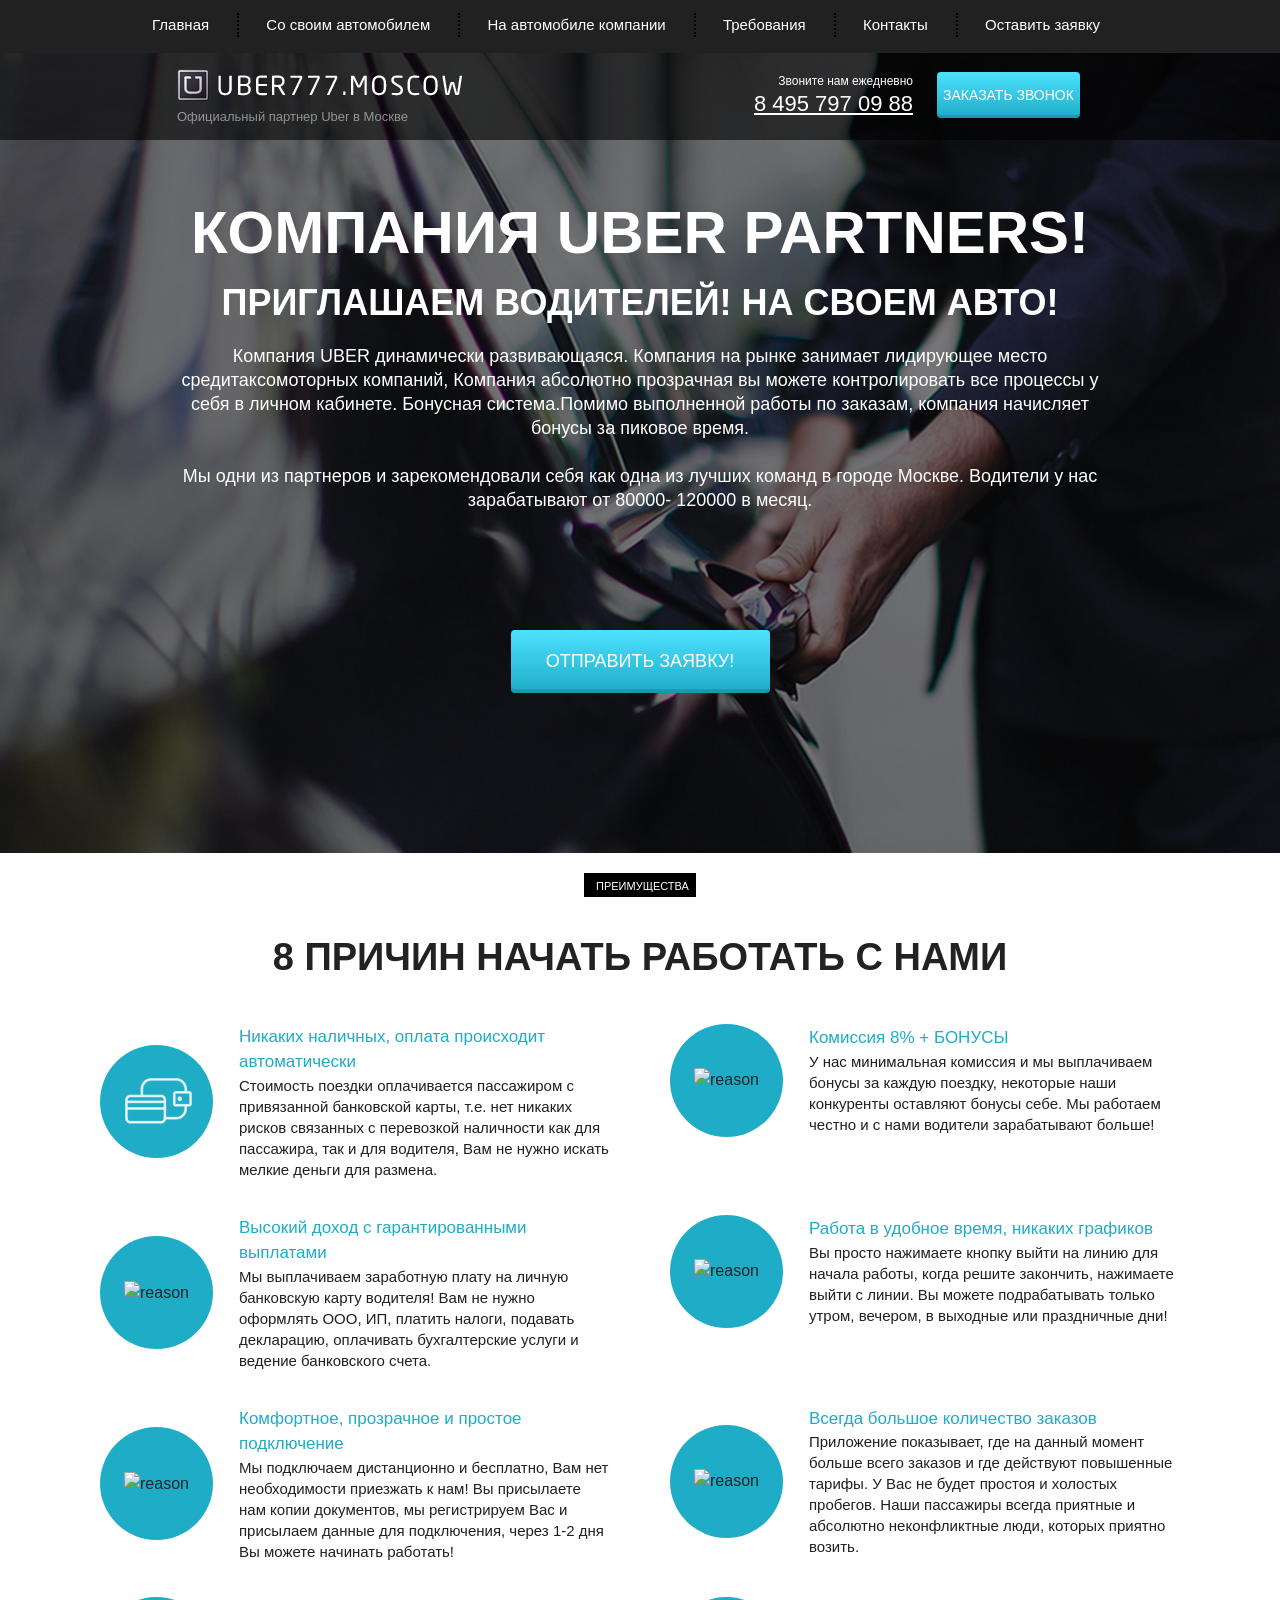
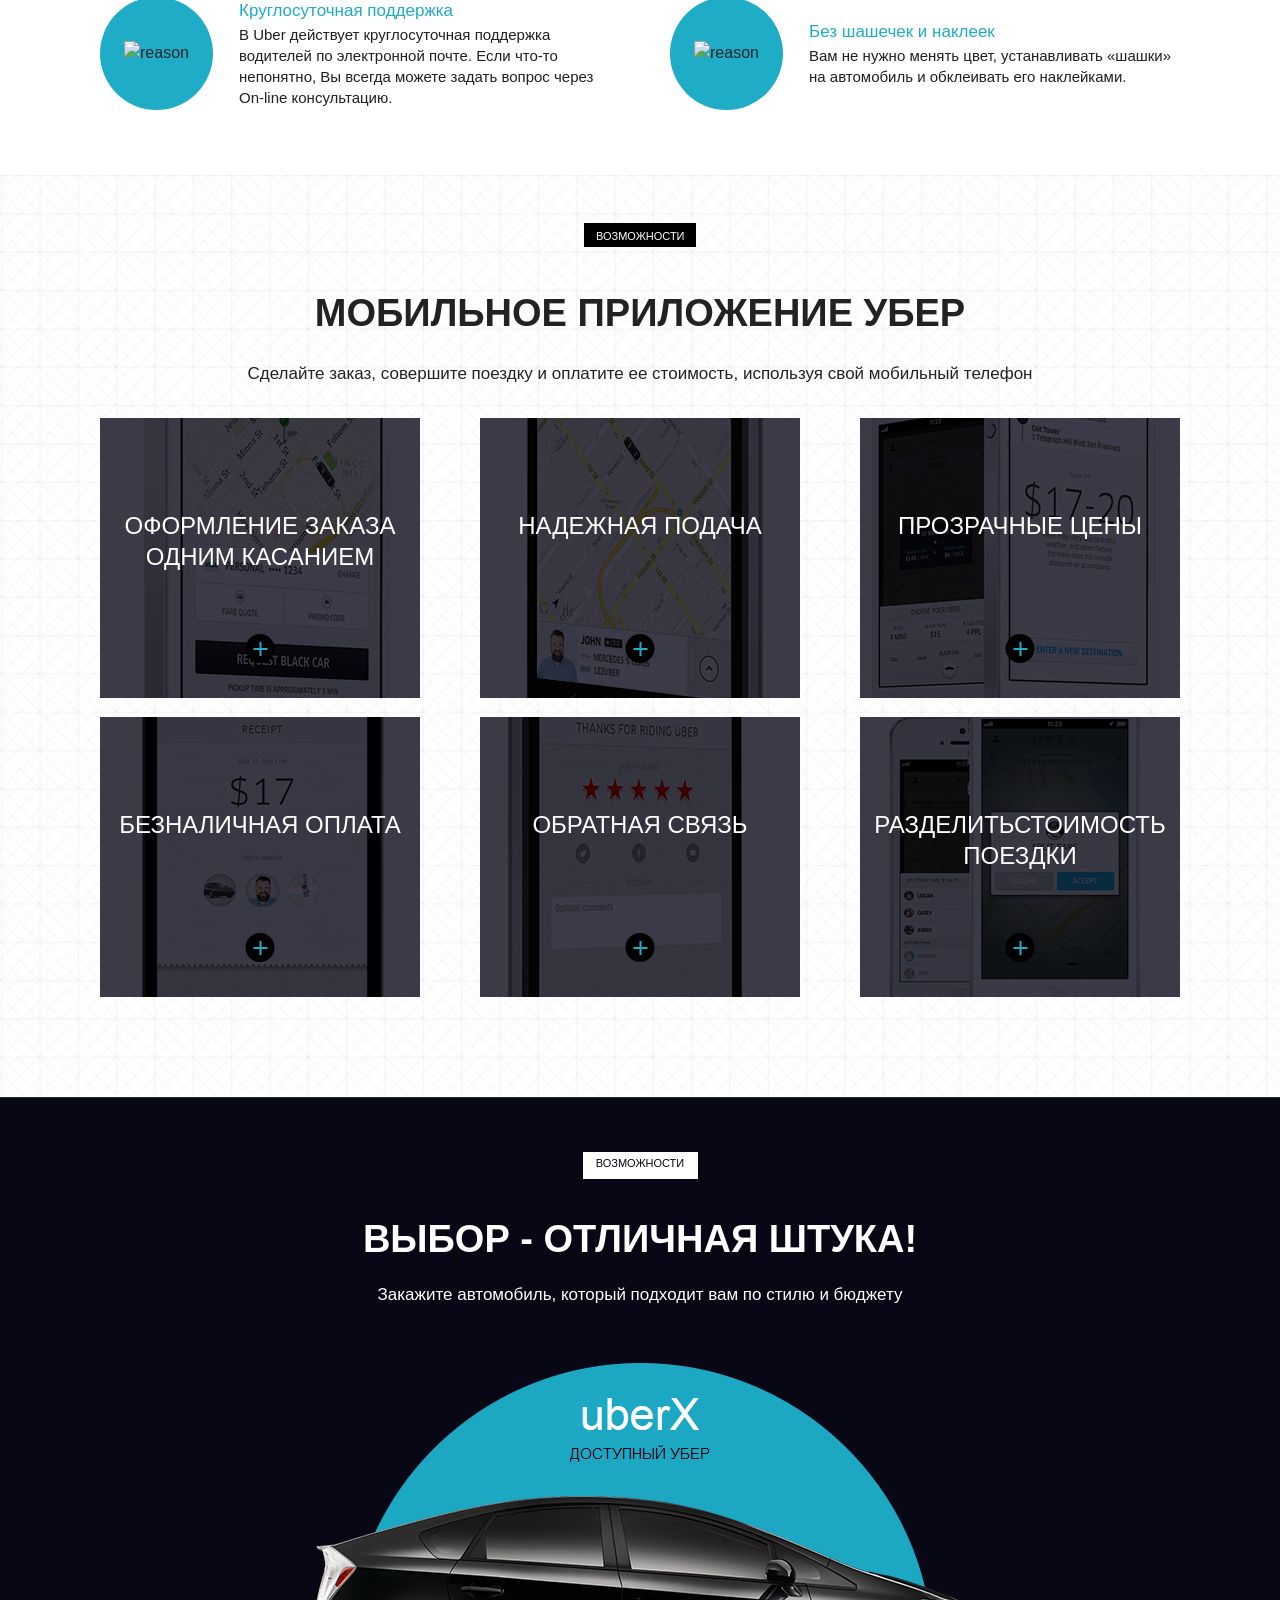
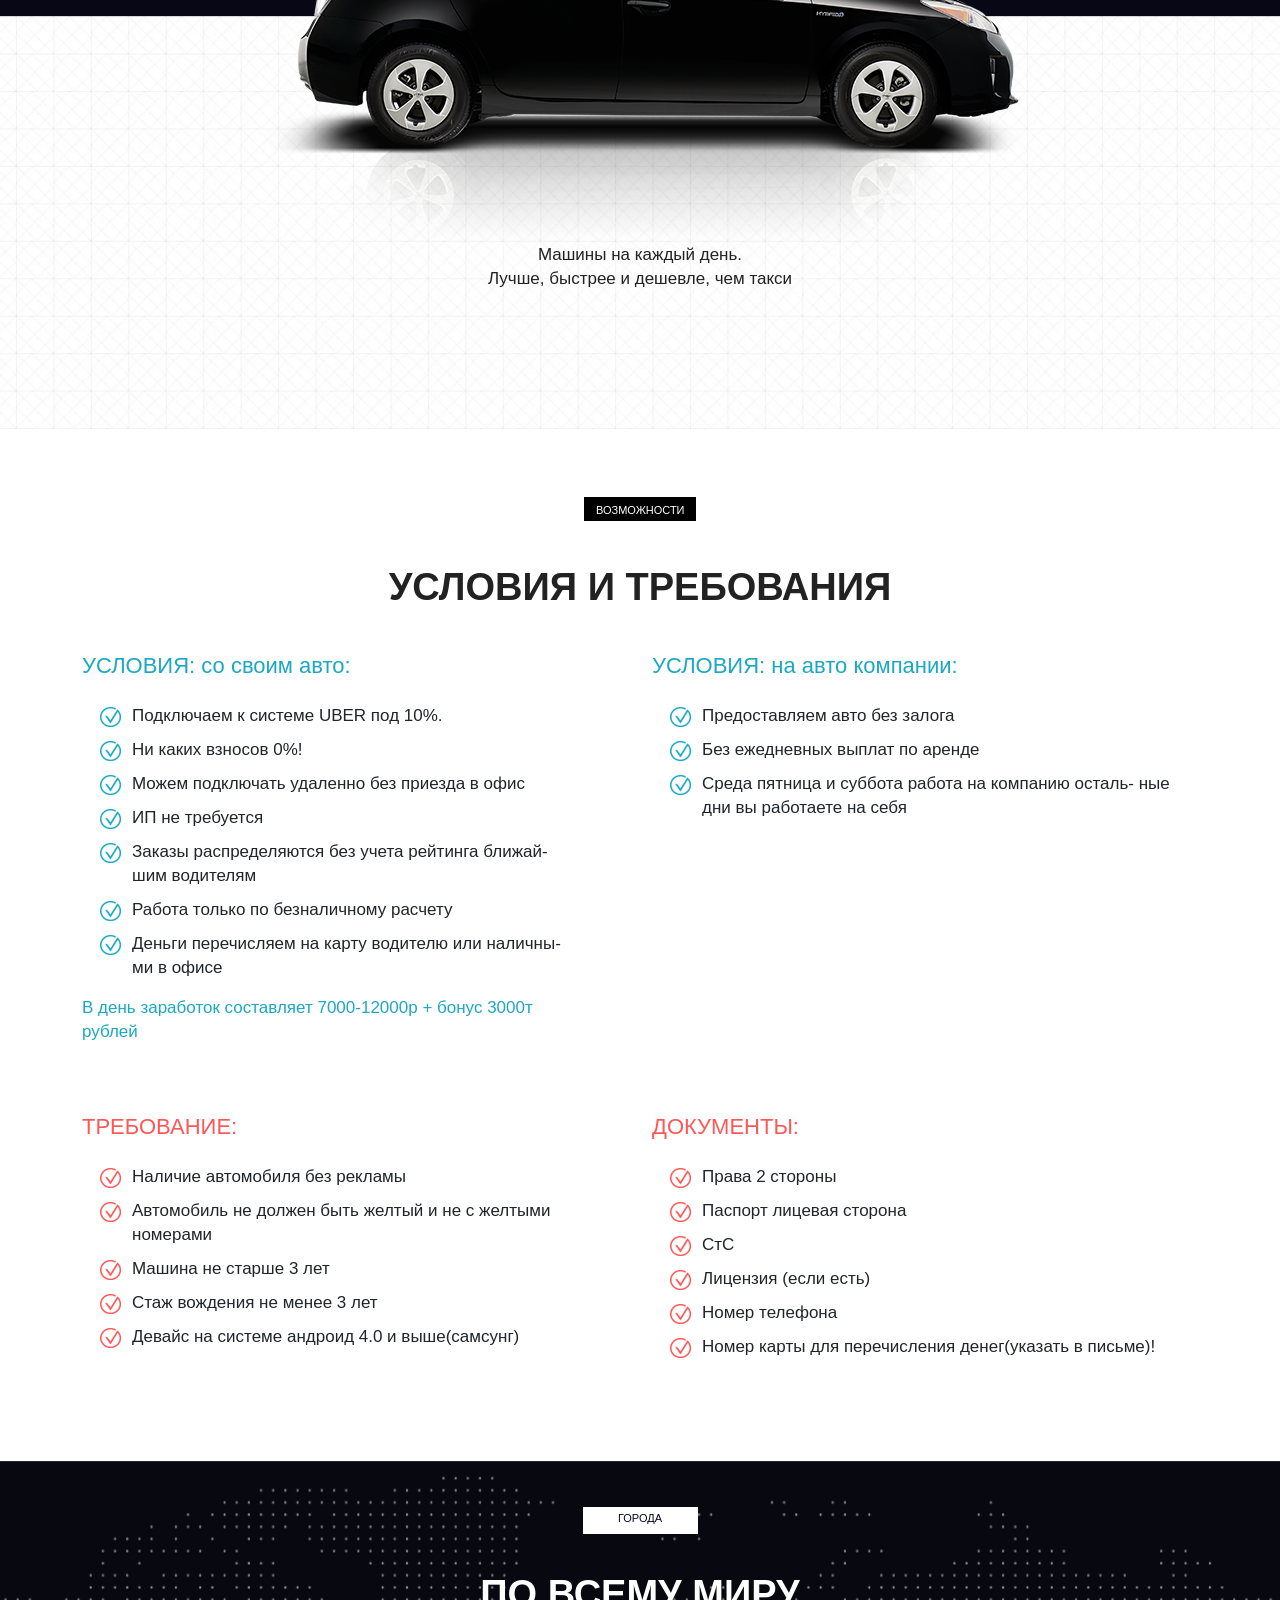
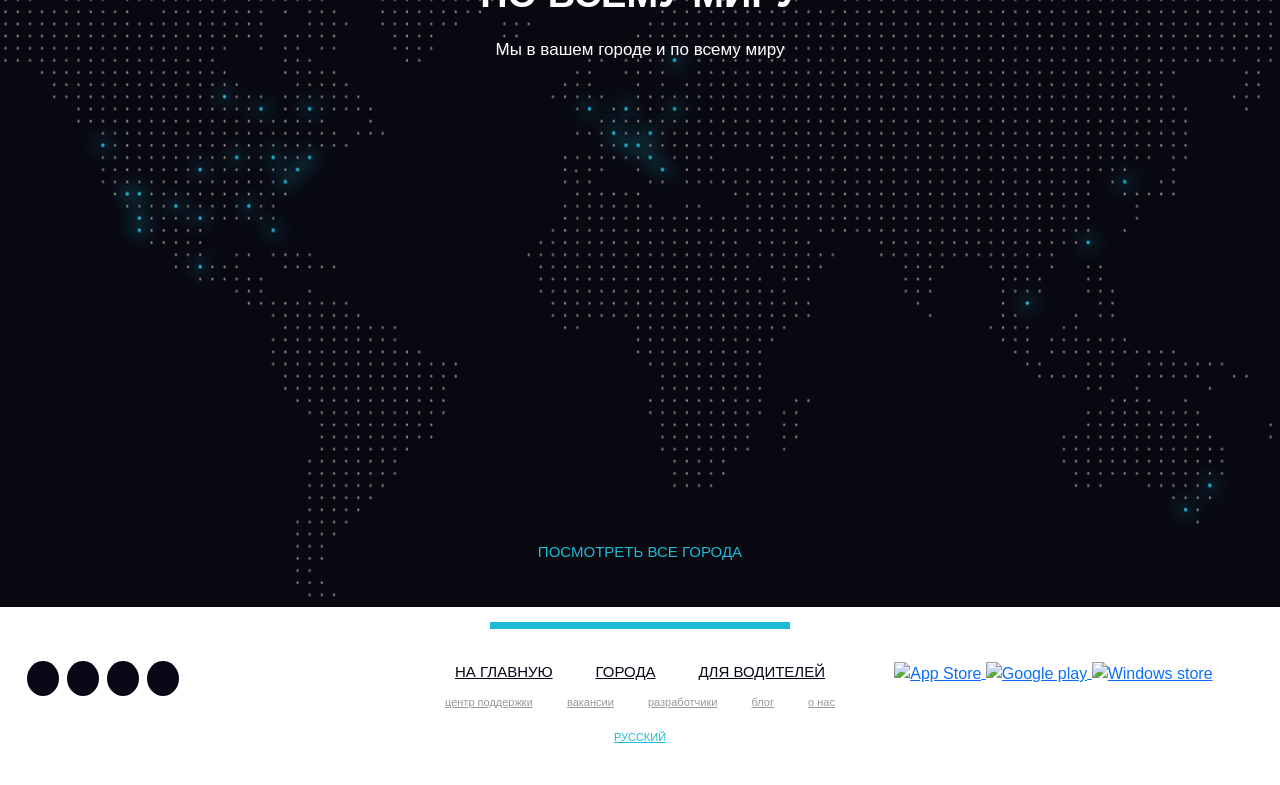
==== index.html @ 176ff93f "Add files via upload" ====
<!DOCTYPE html>
<html lang="en">
  <head>
    <meta charset="UTF-8" />
    <meta http-equiv="X-UA-Compatible" content="IE=edge" />
    <meta name="viewport" content="width=device-width, initial-scale=1.0" />
    <link rel="stylesheet" href="css/bootstrap-reboot.min.css" />
    <link rel="stylesheet" href="css/bootstrap-grid.min.css" />
    <link rel="stylesheet" href="css/style.min.css" />
    <script src="https://kit.fontawesome.com/92c0d108c8.js" crossorigin="anonymous"></script>
    <title>Document</title>
  </head>
  <body>
    <header>
      <nav>
        <div class="container">
          <ul class="menu">
            <li class="menu_item"><a href="#" class="menu_link">Главная</a></li>
            <li class="menu_item">
              <a href="#requaire" class="menu_link">Со своим автомобилем</a>
            </li>
            <li class="menu_item">
              <a href="#requaire" class="menu_link">На автомобиле компании</a>
            </li>
            <li class="menu_item">
              <a href="#" class="menu_link">Требования</a>
            </li>
            <li class="menu_item">
              <a href="#" class="menu_link">Контакты</a>
            </li>
            <li class="menu_item">
              <a href="#" class="menu_link">Оставить заявку</a>
            </li>
          </ul>
        </div>
        <div class="hamburger">
          <span></span>
          <span></span>
          <span></span>
        </div>
      </nav>
      <div class="subheader">
        <div class="container">
          <div class="row">
            <div class="col-6 col-md-4 offset-md-1">
              <a href="#" class="subheader_logo"
                ><img src="icons/Uber.png" alt=""
              /></a>
              <div class="subheader_ofocial">
                Официальный партнер Uber в Москве
              </div>
            </div>
            <div class="xs-hidden col-md-3 offset-md-1 col-xl-2 offset-xl-2">
              <div class="subheader_call">Звоните нам ежедневно</div>
              <a href="tel:84957970988" class="subheader_phone">8 495 797 09 88</a>
            </div>
            <div class="col-6 col-md-3">
              <a href="tel:84957970988" class="xs-visible subheader_phone">8 495 797 09 88</a>
              <button class="subheader_btn">заказать звонок</button>
            </div>
          </div>
        </div>
      </div>
    </header>
    <section class="promo">
      <div class="container">
        <div class="row">
          <div class="col-md-12 offset-md-0 col-lg-10 offset-lg-1">
            <h1 class="promo_header">КОМПАНИЯ UBER PARTNERS!</h1>
            <h2 class="promo_subheader">
              ПРИГЛАШАЕМ ВОДИТЕЛЕЙ! НА СВОЕМ АВТО!
            </h2>
            <div class="promo_descr">
              Компания UBER динамически развивающаяся. Компания на рынке
              занимает лидирующее место средитаксомоторных компаний, Компания
              абсолютно прозрачная вы можете контролировать все процессы у себя
              в личном кабинете. Бонуcная система.Помимо выполненной работы по
              заказам, компания начисляет бонусы за пиковое время.<br /><br />
              Мы одни из партнеров и зарекомендовали себя как одна из лучших
              команд в городе Москве. Водители у нас зарабатывают от 80000-
              120000 в месяц.
            </div>
            <button class="promo_btn">ОТПРАВИТЬ ЗАЯВКУ!</button>
          </div>
        </div>
      </div>
    </section>
    <section class="reasons">
      <div class="container">
        <div class="label">преимущества</div>
        <h2 class="title">8 причин начать работать с нами</h2>
        <div class="row">
            <div class="col-md-6">
                <div class="reasons_block">
                    <div class="reasons_round">
                        <img src="icons/Иконка.png" alt="reason">
                    </div>
                    <div class="reasons_descr">
                        <div class="reasons_subtitle">Никаких наличных, оплата происходит автоматически</div>
                        <div class="reasons_text">
                            Стоимость поездки оплачивается пассажиром с привязанной банковской карты, т.е. нет никаких рисков связанных с перевозкой наличности как для пассажира, так и для водителя, Вам не нужно искать мелкие деньги для размена.
                        </div>
                    </div>
                </div>
            </div>
            <div class="col-md-6">
              <div class="reasons_block">
                  <div class="reasons_round">
                      <img src="icons/reasons/reason_2.png" alt="reason">
                  </div>
                  <div class="reasons_descr">
                      <div class="reasons_subtitle">Комиссия 8% + БОНУСЫ</div>
                      <div class="reasons_text">
                          У нас минимальная комиссия и мы выплачиваем бонусы за каждую поездку, некоторые наши конкуренты оставляют бонусы себе. Мы работаем честно и с нами водители зарабатывают больше!
                      </div>
                  </div>
              </div>
          </div>
          <div class="col-md-6">
            <div class="reasons_block">
                <div class="reasons_round">
                    <img src="icons/reasons/reason_3.png" alt="reason">
                </div>
                <div class="reasons_descr">
                    <div class="reasons_subtitle">Высокий доход с гарантированными выплатами</div>
                    <div class="reasons_text">
                        Мы выплачиваем заработную плату на личную банковскую карту водителя! Вам не нужно оформлять ООО, ИП, платить налоги, подавать декларацию, оплачивать бухгалтерские услуги и ведение банковского счета.
                    </div>
                </div>
            </div>
        </div>
        <div class="col-md-6">
          <div class="reasons_block">
              <div class="reasons_round">
                  <img src="icons/reasons/reason_4.png" alt="reason">
              </div>
              <div class="reasons_descr">
                  <div class="reasons_subtitle">Работа в удобное время, никаких графиков</div>
                  <div class="reasons_text">
                      Вы просто нажимаете кнопку выйти на линию для начала работы, когда решите закончить, нажимаете выйти с линии. Вы можете подрабатывать только утром, вечером, в выходные или праздничные дни!
                  </div>
              </div>
          </div>
      </div>
      <div class="col-md-6">
        <div class="reasons_block">
            <div class="reasons_round">
                <img src="icons/reasons/reason_5.png" alt="reason">
            </div>
            <div class="reasons_descr">
                <div class="reasons_subtitle">Комфортное, прозрачное и простое подключение</div>
                <div class="reasons_text">
                    Мы подключаем дистанционно и бесплатно, Вам нет необходимости приезжать к нам! Вы присылаете нам копии документов, мы регистрируем Вас и присылаем данные для подключения, через 1-2 дня Вы можете начинать работать!
                </div>
            </div>
        </div>
    </div>
    <div class="col-md-6">
      <div class="reasons_block">
          <div class="reasons_round">
              <img src="icons/reasons/reason_6.png" alt="reason">
          </div>
          <div class="reasons_descr">
              <div class="reasons_subtitle">Всегда большое количество заказов</div>
              <div class="reasons_text">
                  Приложение показывает, где на данный момент больше всего заказов и где действуют повышенные тарифы. У Вас не будет простоя и холостых пробегов. Наши пассажиры всегда приятные и абсолютно неконфликтные люди, которых приятно возить.
              </div>
          </div>
      </div>
  </div>
  <div class="col-md-6">
    <div class="reasons_block">
        <div class="reasons_round">
            <img src="icons/reasons/reason_7.png" alt="reason">
        </div>
        <div class="reasons_descr">
            <div class="reasons_subtitle">Круглосуточная поддержка</div>
            <div class="reasons_text">
                В Uber действует круглосуточная поддержка водителей по электронной почте. Если что-то непонятно, Вы всегда можете задать вопрос через On-line консультацию.
            </div>
        </div>
    </div>
</div>
<div class="col-md-6">
  <div class="reasons_block">
      <div class="reasons_round">
          <img src="icons/reasons/reason_8.png" alt="reason">
      </div>
      <div class="reasons_descr">
          <div class="reasons_subtitle">Без шашечек и наклеек</div>
          <div class="reasons_text">
              Вам не нужно менять цвет, устанавливать «шашки» на автомобиль и обклеивать его наклейками.
          </div>
      </div>
  </div>
</div>
</div>
</div>
    </section>
    <section class="mobile">
      <div class="container">
        <div class="label">возможности</div>
        <div class="title">мобильное приложение убер</div>
        <div class="subtitle">Сделайте заказ, совершите поездку и оплатите ее стоимость, используя свой мобильный телефон</div>
        <div class="row">
          <div class="col-md-4">
            <div class="mobile_item mobile_item_1">
              <div class="mobile_item_subtitle">оформление заказа одним касанием</div>
              <div class="mobile_item_plus"></div>
            </div>
          </div>
          <div class="col-md-4">
            <div class="mobile_item mobile_item_2">
              <div class="mobile_item_subtitle">надежная подача</div>
              <div class="mobile_item_plus"></div>
            </div>
          </div>
          <div class="col-md-4">
            <div class="mobile_item mobile_item_3">
              <div class="mobile_item_subtitle">прозрачные цены</div>
              <div class="mobile_item_plus"></div>
            </div>
          </div>
          <div class="col-md-4">
            <div class="mobile_item mobile_item_4">
              <div class="mobile_item_subtitle">безналичная оплата</div>
              <div class="mobile_item_plus"></div>
            </div>
          </div>
          <div class="col-md-4">
            <div class="mobile_item mobile_item_5">
              <div class="mobile_item_subtitle">обратная связь</div>
              <div class="mobile_item_plus"></div>
            </div>
          </div>
          <div class="col-md-4">
            <div class="mobile_item mobile_item_6">
              <div class="mobile_item_subtitle">разделитьстоимость поездки</div>
              <div class="mobile_item_plus"></div>
            </div>
          </div>
        </div>
      </div>
    </section>
    <section class="choice">
      <div class="container">
          <div class="black"></div>
          <div class="label label_white">возможности</div>
          <h2 class="title title_white">Выбор - отличная штука!</h2>
          <div class="subtitle subtitle_white">Закажите автомобиль, который подходит вам по стилю и бюджету</div>

          <img src="img/auto.png" alt="uber car" class="choice_img">
          <div class="choice_descr">
              Машины на каждый день.<br>
              Лучше, быстрее и дешевле, чем такси
          </div>
      </div>
  </section>
    <section class="requaire" id ="requaire" >
      <div class="container">
        <div class="label">возможности</div>
        <div class="title">условия и требования</div>
        <div class="row">
          <div class="col-md-6">
           <div class="requaire_block">
            <div class="requaire_title">УСЛОВИЯ: со своим авто:</div>
            <ul class="requaire_list">
              <li>Подключаем к системе UBER  под 10%.</li>
              <li>Ни каких взносов  0%!</li>
              <li>Можем подключать удаленно без приезда в офис</li>
              <li>ИП не требуется</li>
              <li>Заказы распределяются без учета рейтинга ближай-<br>
                шим водителям</li>
              <li>Работа только по безналичному расчету</li>
              <li>Деньги перечисляем на карту водителю или наличны-<br>
                ми в офисе</li>
            </ul>
            <div class="requaire_descrp">В день заработок составляет 7000-12000р + бонус 3000т <br>рублей</div>
           </div>
          </div>
          <div class="col-md-6">
            <div class="requaire_block">
              <div class="requaire_title">УСЛОВИЯ: на авто компании:</div>
              <ul class="requaire_list">
                <li>Предоставляем авто без залога</li>
                <li>Без ежедневных выплат по аренде</li>
                <li>Среда пятница и суббота работа на компанию осталь-
                  ные дни вы работаете на себя</li>
              </ul>
             </div>
          </div>
          <div class="col-md-6">
            <div class="requaire_block requaire_block_nmb warning">
              <div class="requaire_title">ТРЕБОВАНИЕ:</div>
              <ul class="requaire_list">
                <li>Наличие автомобиля без рекламы</li>
                <li>Автомобиль не должен быть желтый и не с желтыми 
                  номерами</li>
                <li>Машина не старше 3 лет</li>
                <li>Стаж вождения не менее 3 лет</li>
                <li>Девайс на системе андроид 4.0 и выше(самсунг)</li>
              </ul>
             </div>
          </div>
          <div class="col-md-6">
            <div class="requaire_block requaire_block_nmb warning">
              <div class="requaire_title">ДОКУМЕНТЫ:</div>
              <ul class="requaire_list">
                <li>Права 2 стороны</li>
                <li>Паспорт лицевая сторона</li>
                <li>СтС</li>
                <li>Лицензия (если есть)</li>
                <li>Номер телефона</li>
                <li>Номер карты для перечисления денег(указать в письме)!</li>
              </ul>
             </div>
          </div>
        </div>
      </div>
    </section>
    <section class="city">
      <div class="container">
        <div class="label label_white">города</div>
          <h2 class="title title_white">По всему миру</h2>
          <div class="subtitle subtitle_white">Мы в вашем городе и по всему миру</div>
          <a href="#" class="footer_link">посмотреть все города</a>          
      </div> 
    </section>
    
      <footer>
        <div class="footer_divider"></div>
        <div class="footer_wrapper">
            <!-- Если не оборачивать каждый блок в обертку - получится криво -->
            <div>
                <div class="footer_social">
                    <a href="#" class="footer_social_item">
                        <i class="fab fa-facebook-f"></i>
                    </a>
                    <a href="#" class="footer_social_item">
                        <i class="fab fa-twitter"></i>
                    </a>
                    <a href="#" class="footer_social_item">
                        <i class="fab fa-linkedin"></i>
                    </a>
                    <a href="#" class="footer_social_item">
                        <i class="fab fa-instagram"></i>
                    </a>
                </div>
            </div>
            <div>
                <div class="footer_links">
                    <div class="footer_links_main">
                        <a href="#">на главную</a>
                        <a href="#">города</a>
                        <a href="#">для водителей</a>
                    </div>
                    <div class="footer_links_sub">
                        <a href="#">центр поддержки</a>
                        <a href="#">вакансии</a>
                        <a href="#">разработчики</a>
                        <a href="#">блог</a>
                        <a href="#">о нас</a>
                    </div>
                    <a href="#" class="footer_links_lang">Русский</a>
                </div>
            </div>
            <div>
                <div class="footer_mobile">
                    <a href="#">
                        <img src="img/app_store.png" alt="App Store">
                    </a>
                    <a href="#">
                        <img src="img/google_play.png" alt="Google play">
                    </a>
                    <a href="#">
                        <img src="img/windows_store.png" alt="Windows store">
                    </a>
                </div>
            </div>
        </div>
     </footer>

     <script src="js/script.js"></script>
  </body>
</html>
---- css/style.min.css ----
*{font-family:"Roboto",sans-serif}* header{position:relative}* nav{height:53px;background:#212121}* .hamburger{display:none}* .menu{display:-webkit-box;display:-ms-flexbox;display:flex;-webkit-box-pack:justify;-ms-flex-pack:justify;justify-content:space-between;padding:13px 70px;margin:0;list-style-type:none}* .menu_link{font-weight:300;font-size:15px;color:#fff;text-decoration:none}* .menu_link:hover{text-decoration:underline}* .menu_item{border-right:2px dotted #000;padding-right:28px}* .menu_item:last-child{border-right:none}* .subheader{position:absolute;width:100%;background-color:rgba(0,0,0,.6);height:87px}* .subheader_logo{display:block;max-width:100%;margin-top:16px}* .subheader_ofocial{margin-top:6px;font-weight:100;font-size:13px;color:#fff;opacity:.5}* .subheader_call{font-weight:300;font-size:12px;color:#fff;text-align:right;margin-top:19px}* .subheader_phone{display:block;margin-top:8px;font-weight:400;font-size:22px;line-height:12px;color:#fff;text-align:right}* .subheader_btn{margin-top:19px;height:46px;background:-webkit-gradient(linear, left bottom, left top, from(#1eacc7), to(#4ce2ff));background:linear-gradient(0deg, #1eacc7 0%, #4ce2ff 100%);-webkit-box-shadow:inset 0px -3px 0px rgba(0,0,0,.12);box-shadow:inset 0px -3px 0px rgba(0,0,0,.12);border-radius:4px;font-weight:400;font-size:14px;text-transform:uppercase;color:#fff;border:none}* .subheader_btn:hover{background-image:none;background-color:#1eacc7}* .promo{min-height:800px;background:url(../img/uber_bg.jpg) center center/cover no-repeat;padding:150px 0 135px 0}* .promo_header{font-weight:900;font-size:60px;text-transform:uppercase;color:#fff;line-height:60px;margin:0;text-align:center}* .promo_subheader{font-weight:900;font-size:36px;text-transform:uppercase;color:#fff;line-height:36px;margin:0;margin-top:22px;text-align:center}* .promo_descr{font-weight:400;font-size:18px;line-height:24px;color:#fff;text-align:center;margin-top:23px}* .promo_btn{display:block;margin:118px auto 0;width:259px;height:63px;background:-webkit-gradient(linear, left bottom, left top, from(#1eacc7), to(#4ce2ff));background:linear-gradient(0deg, #1eacc7 0%, #4ce2ff 100%);-webkit-box-shadow:inset 0px -4px 0px rgba(0,0,0,.12);box-shadow:inset 0px -4px 0px rgba(0,0,0,.12);border-radius:4px;border:none;color:#fff;text-transform:uppercase;font-weight:400;font-size:18px}* .promo_btn:hover{background-image:none;background-color:#1eacc7}* .reasons{padding:20px 0 65px 0}* .label{margin:0 auto;height:24px;width:112px;padding:5px 12px;background-color:#000;color:#fff;font-size:11px;font-weight:300;text-transform:uppercase;text-align:center}* .title{margin-top:38px;color:#222;font-size:38px;font-weight:700;text-transform:uppercase;text-align:center}* .subtitle{margin-top:19px;color:#222;font-weight:400;font-size:17px;text-align:center}* .reasons_block{display:-webkit-box;display:-ms-flexbox;display:flex;-webkit-box-pack:center;-ms-flex-pack:center;justify-content:center;-webkit-box-align:center;-ms-flex-align:center;align-items:center;margin-top:35px}* .reasons_round{display:-webkit-box;display:-ms-flexbox;display:flex;-webkit-box-pack:center;-ms-flex-pack:center;justify-content:center;-webkit-box-align:center;-ms-flex-align:center;align-items:center;margin-right:26px;width:113px;height:113px;background-color:#1eacc7;border-radius:100%}* .reasons_descr{width:371px}* .reasons_subtitle{color:#1eacc7;font-weight:400;font-size:17px}* .reasons_text{color:#202020;font-size:15px;font-weight:300;line-height:21px}* .mobile{min-height:864px;padding:48px 0 79px 0;background:url("../img/mobile_bg.png") center center/cover no-repeat}* .mobile .row{margin-top:32px}* .mobile_item{position:relative;width:320px;height:280px;margin:0 auto;margin-bottom:19px;padding-top:92px}* .mobile_item_1{background:url("../img/card 1.jpg") center center/cover no-repeat}* .mobile_item_2{background:url("../img/card2.jpg") center center/cover no-repeat}* .mobile_item_3{background:url("../img/card3.jpg") center center/cover no-repeat}* .mobile_item_4{background:url("../img/card4.jpg") center center/cover no-repeat}* .mobile_item_5{background:url("../img/card5.jpg") center center/cover no-repeat}* .mobile_item_6{background:url("../img/card6.jpg") center center/cover no-repeat}* .mobile_item_subtitle{color:#fff;font-weight:400;font-size:24px;line-height:31px;text-transform:uppercase;text-align:center}* .mobile_item_plus{display:-webkit-box;display:-ms-flexbox;display:flex;-webkit-box-pack:center;-ms-flex-pack:center;justify-content:center;-webkit-box-align:center;-ms-flex-align:center;align-items:center;position:absolute;bottom:35px;left:50%;-webkit-transform:translateX(-50%);transform:translateX(-50%);width:29px;height:29px;background:#000;margin:0 auto;border-radius:100%;cursor:pointer}* .mobile_item_plus:before{content:"";display:block;width:14px;height:2px;background-color:#1eacc7}* .mobile_item_plus:after{content:"";position:absolute;left:50%;-webkit-transform:translateX(-50%);transform:translateX(-50%);height:14px;width:2px;background-color:#1eacc7}* .choice{min-height:895px;padding:57px 0 138px 0;background:url("../img/Group 1.png") center center/cover no-repeat}* .choice_img{display:block;margin:56px auto 0 auto}* .choice_descr{text-align:center;color:#222;font-size:17px;line-height:24px;font-weight:300}* .black{background-color:#070716}* .title_white{color:#fff}* .subtitle_white{color:#fff}* .label_white{width:115px;height:27px;font-weight:400;font-size:11px;line-height:11px;border:1px solid #fff;text-align:center;background:#fff;color:#070716}* .requaire{padding:68px 0 84px 0}* .requaire_block{margin:33px 0}* .requaire_block_nmb{margin-bottom:0px}* .requaire_title{font-weight:400;font-size:22px;color:#1ca8c3}* .requaire_list{list-style-type:none;padding-left:50px;margin-top:22px}* .requaire_list li{position:relative;font-weight:300;font-size:17px;line-height:24px;margin-bottom:10px}* .requaire_list li:before{content:"";display:block;position:absolute;left:-32px;top:3px;width:21px;height:20px;background:url("../img/Rectangle.svg") center center/cover no-repeat}* .requaire_descrp{color:#1ca8c3;font-weight:300;font-size:17px;line-height:24px}* .requaire .warning .requaire_title{color:#ff5656}* .requaire .warning .requaire_list li:before{background:url("../img/check_red.svg") center center/cover no-repeat}* .city{min-height:720px;padding:48px 0 22px 0;background:url("../img/Group 2.png") center center/cover no-repeat}* .city a{display:block;text-align:center;margin-top:456px;color:#1fbad6;font-weight:400;font-size:15px;line-height:68px;text-decoration:none;text-transform:uppercase}* .city a:hover{color:#fff}* footer{padding:14px 23px 39px 23px}* footer a:hover{text-decoration:none}* .footer_divider{width:300px;height:7px;background:#1fbad6;margin:0 auto}* .footer_wrapper{display:-webkit-box;display:-ms-flexbox;display:flex;-webkit-box-pack:justify;-ms-flex-pack:justify;justify-content:space-between;-webkit-box-align:start;-ms-flex-align:start;align-items:flex-start;padding-top:32px}* .footer_wrapper>div{width:33%}* .footer_wrapper>div:nth-child(3){display:-webkit-box;display:-ms-flexbox;display:flex;-webkit-box-pack:center;-ms-flex-pack:center;justify-content:center}* .footer_social{display:-webkit-box;display:-ms-flexbox;display:flex;-webkit-box-pack:justify;-ms-flex-pack:justify;justify-content:space-between;width:160px}* .footer_social_item{display:-webkit-box;display:-ms-flexbox;display:flex;-webkit-box-pack:center;-ms-flex-pack:center;justify-content:center;-webkit-box-align:center;-ms-flex-align:center;align-items:center;margin:0 4px;width:35px;height:35px;background-color:#070716;border-radius:100%}* .footer_social_item i{color:#fff}* .footer_links{width:390px;margin:0 auto}* .footer_links_main{display:-webkit-box;display:-ms-flexbox;display:flex;-webkit-box-pack:justify;-ms-flex-pack:justify;justify-content:space-between;padding:0 10px}* .footer_links_main a{font-weight:300;font-size:15px;color:#070716;text-transform:uppercase}* .footer_links_sub{display:-webkit-box;display:-ms-flexbox;display:flex;-webkit-box-pack:justify;-ms-flex-pack:justify;justify-content:space-between;margin-top:10px}* .footer_links_sub a{font-weight:300;font-size:11px;color:#999}* .footer_links_lang{display:block;margin:0 auto;color:#1fbad6;font-weight:400;font-size:11px;text-transform:uppercase;text-align:center;margin-top:19px}* .xs-visible{display:none}@media(max-width: 1200px){* .menu_item{padding-right:20px}* .menu_link{font-size:13px}* .promo_header{font-size:50px}* .reasons_block{-webkit-box-align:start;-ms-flex-align:start;align-items:flex-start}* .reasons_descr{width:300px}* .mobile_item{width:300px}* .footer_wrapper>div{width:50%}* .footer_wrapper>div:nth-child(1){width:25%}* .footer_wrapper>div:nth-child(3){width:25%;display:-webkit-box;display:-ms-flexbox;display:flex;-webkit-box-pack:end;-ms-flex-pack:end;justify-content:flex-end}* .footer_mobile{display:-webkit-box;display:-ms-flexbox;display:flex}* .footer_mobile a{margin:0 3px}* .footer_mobile a img{width:100%}}@media(max-width: 991px){* .menu_item{padding-right:8px}* .menu_link{font-size:10px}* .subheader_logo img{width:100%}* .subheader_ofocial{font-size:11px}* .subheader_phone{font-size:18px}* .subheader_btn{margin-top:21px;height:40px;width:100%}* .promo_header{font-size:40px}* .promo_subheader{font-size:30px}* .reasons_block{-webkit-box-orient:vertical;-webkit-box-direction:normal;-ms-flex-direction:column;flex-direction:column;-webkit-box-align:center;-ms-flex-align:center;align-items:center}* .reasons_round{margin-right:0}* .reasons_descr{width:300px;margin-top:20px}* .mobile_item{width:230px}* .mobile_item_subtitle{font-size:15px}* .choice{min-height:800px}* .choice img{width:100%}* .city{min-height:650px}* .footer_wrapper{-ms-flex-wrap:wrap;flex-wrap:wrap}* .footer_wrapper>div{width:100%;display:-webkit-box;display:-ms-flexbox;display:flex;-webkit-box-pack:center;-ms-flex-pack:center;justify-content:center;margin-bottom:20px}* .footer_wrapper>div:nth-child(1){width:100%}* .footer_wrapper>div:nth-child(3){width:100%;-webkit-box-pack:center;-ms-flex-pack:center;justify-content:center}}@media(max-width: 767px){* .menu{position:fixed;-webkit-box-orient:vertical;-webkit-box-direction:normal;-ms-flex-direction:column;flex-direction:column;-webkit-box-pack:center;-ms-flex-pack:center;justify-content:center;-webkit-box-align:center;-ms-flex-align:center;align-items:center;top:0;left:-100%;width:50%;height:100vh;padding:20px 15px;background-color:rgba(0,0,0,.8);-webkit-transition:.6s all;transition:.6s all}* .menu_active{left:0}* .menu_item{padding-right:0;border:none;margin:10px 0}* .menu_link{font-size:20px}* .hamburger{display:block;position:absolute;right:10px;top:50%;-webkit-transform:translateY(-50%);transform:translateY(-50%);width:26px;height:12px}* .hamburger span{display:block;height:2px;width:100%;background-color:#fff;margin-bottom:2px;-webkit-transition:.5s all;transition:.5s all}* .hamburger_active span{margin-bottom:-2px}* .hamburger_active span:nth-child(1){-webkit-transform:translateY(3px) rotate(-45deg);transform:translateY(3px) rotate(-45deg)}* .hamburger_active span:nth-child(2){display:none}* .hamburger_active span:nth-child(3){-webkit-transform:translateY(3px) rotate(45deg);transform:translateY(3px) rotate(45deg)}* .xs-hidden{display:none}* .xs-visible{display:block}* .subheader_phone{display:block;margin-top:10px;font-weight:400;font-size:16px;color:#fff;text-transform:uppercase;text-align:center}* .subheader_btn{display:block;width:200px;height:40px;margin:0 auto;margin-top:15px}* .promo_header{line-height:45px}}@media(max-width: 575px){* nav{height:30px}* header{height:30px}* .subheader{height:60px;top:30px}* .subheader_ofocial{display:none}* .subheader_logo{margin-top:16px}* .subheader_phone{font-weight:400;font-size:12px;text-transform:uppercase;margin-top:11px}* .subheader_btn{width:110px;height:22px;font-size:10px;margin-top:6px}* .promo{min-height:400px;padding:93px 0 35px 0}* .promo_descr{display:none}* .promo_header{font-weight:900;font-size:30px;text-transform:uppercase;padding:0 24px;line-height:35px}* .promo_subheader{font-size:20px;margin-top:33px;padding:0 13px;line-height:30px}* .promo_btn{width:210px;height:50px;margin-top:72px}* .menu{width:85%}* .reasons{padding:22px 0 36px 0}* .reasons_block{margin-top:26px}* .reasons_round{width:100px;height:100px}* .reasons_descr{width:100%;margin-top:27px}* .reasons_subtitle{font-size:16px}* .title{font-size:16px;margin-top:15px;line-height:16px}* .choice{min-height:390px;padding:25px 0 33px 0;background:#000}* .choice_title{display:none}* .black{display:none}* .choice_img{margin-top:36px}* .choice_descr{color:#fff;padding:23px 0 31px 0;font-weight:300;font-size:17px}* .city{min-height:360px;padding:26px 0 29px 0}}/*# sourceMappingURL=style.min.css.map */
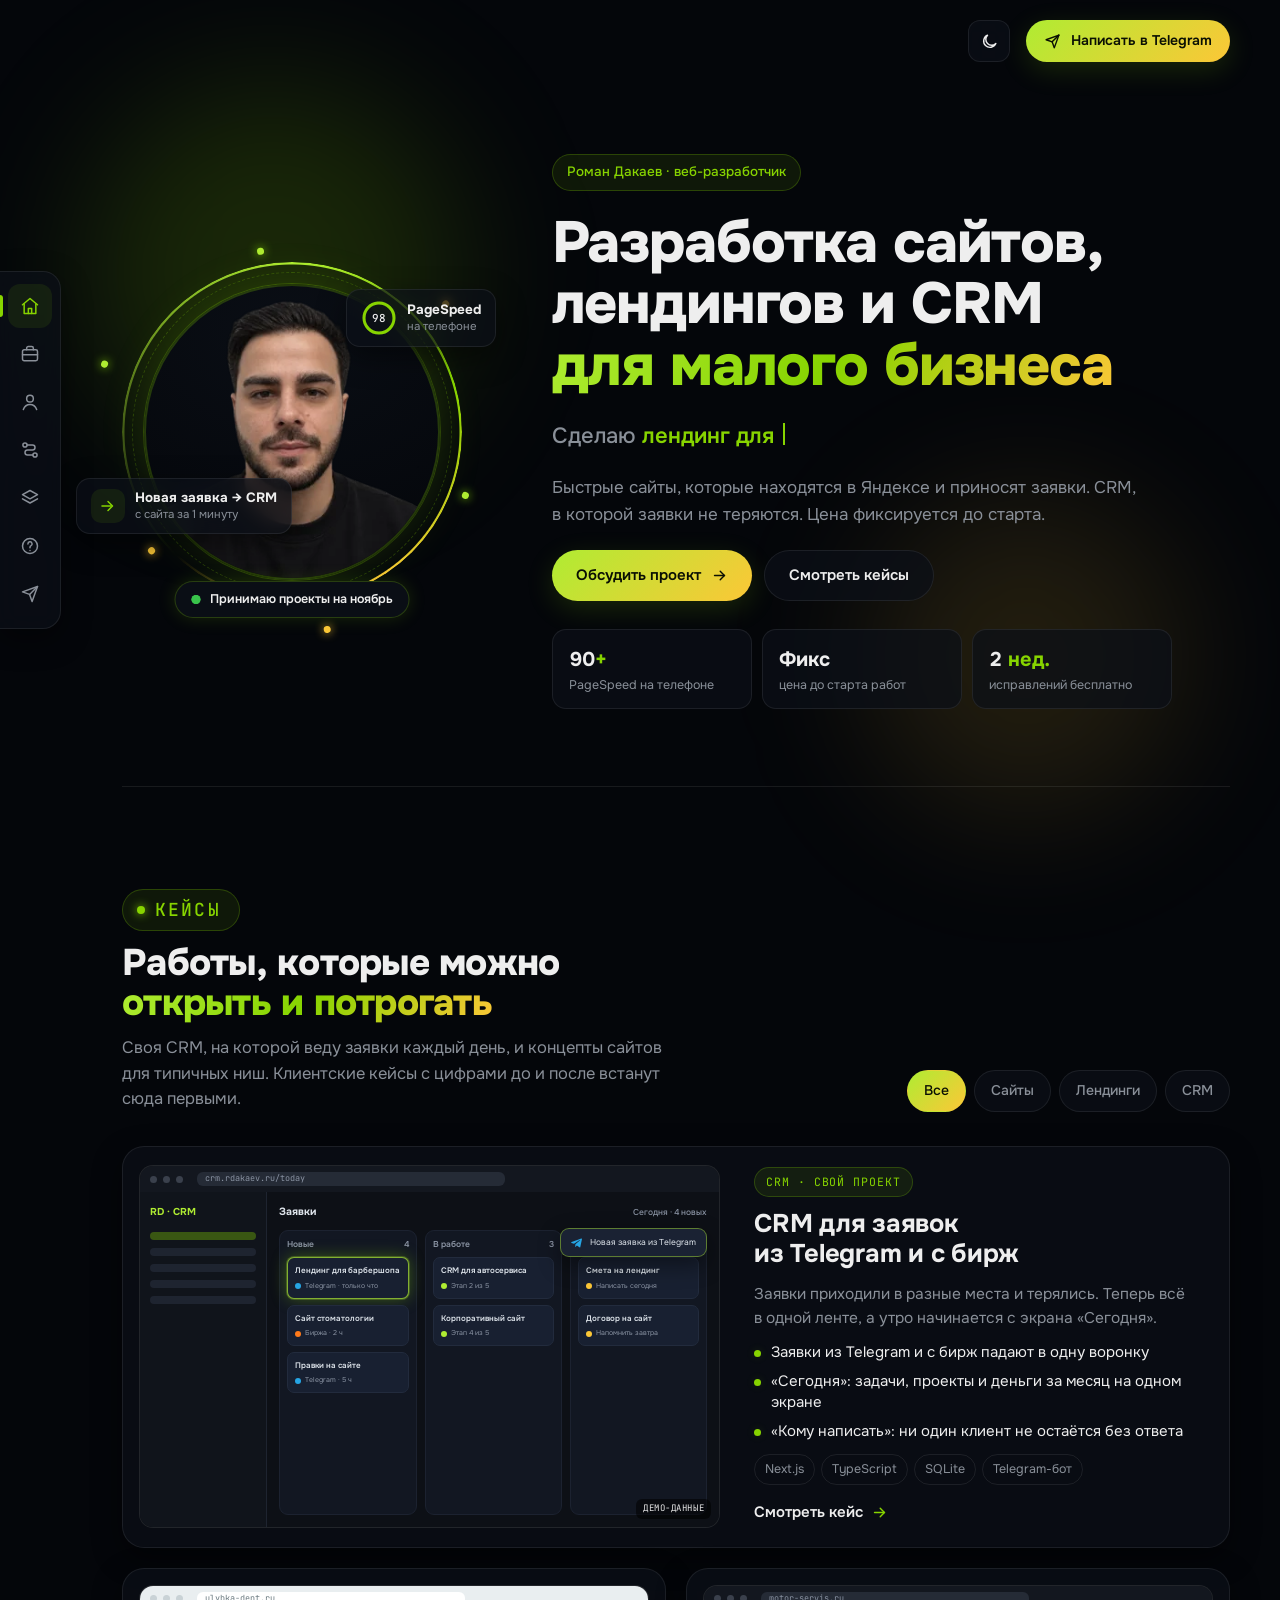
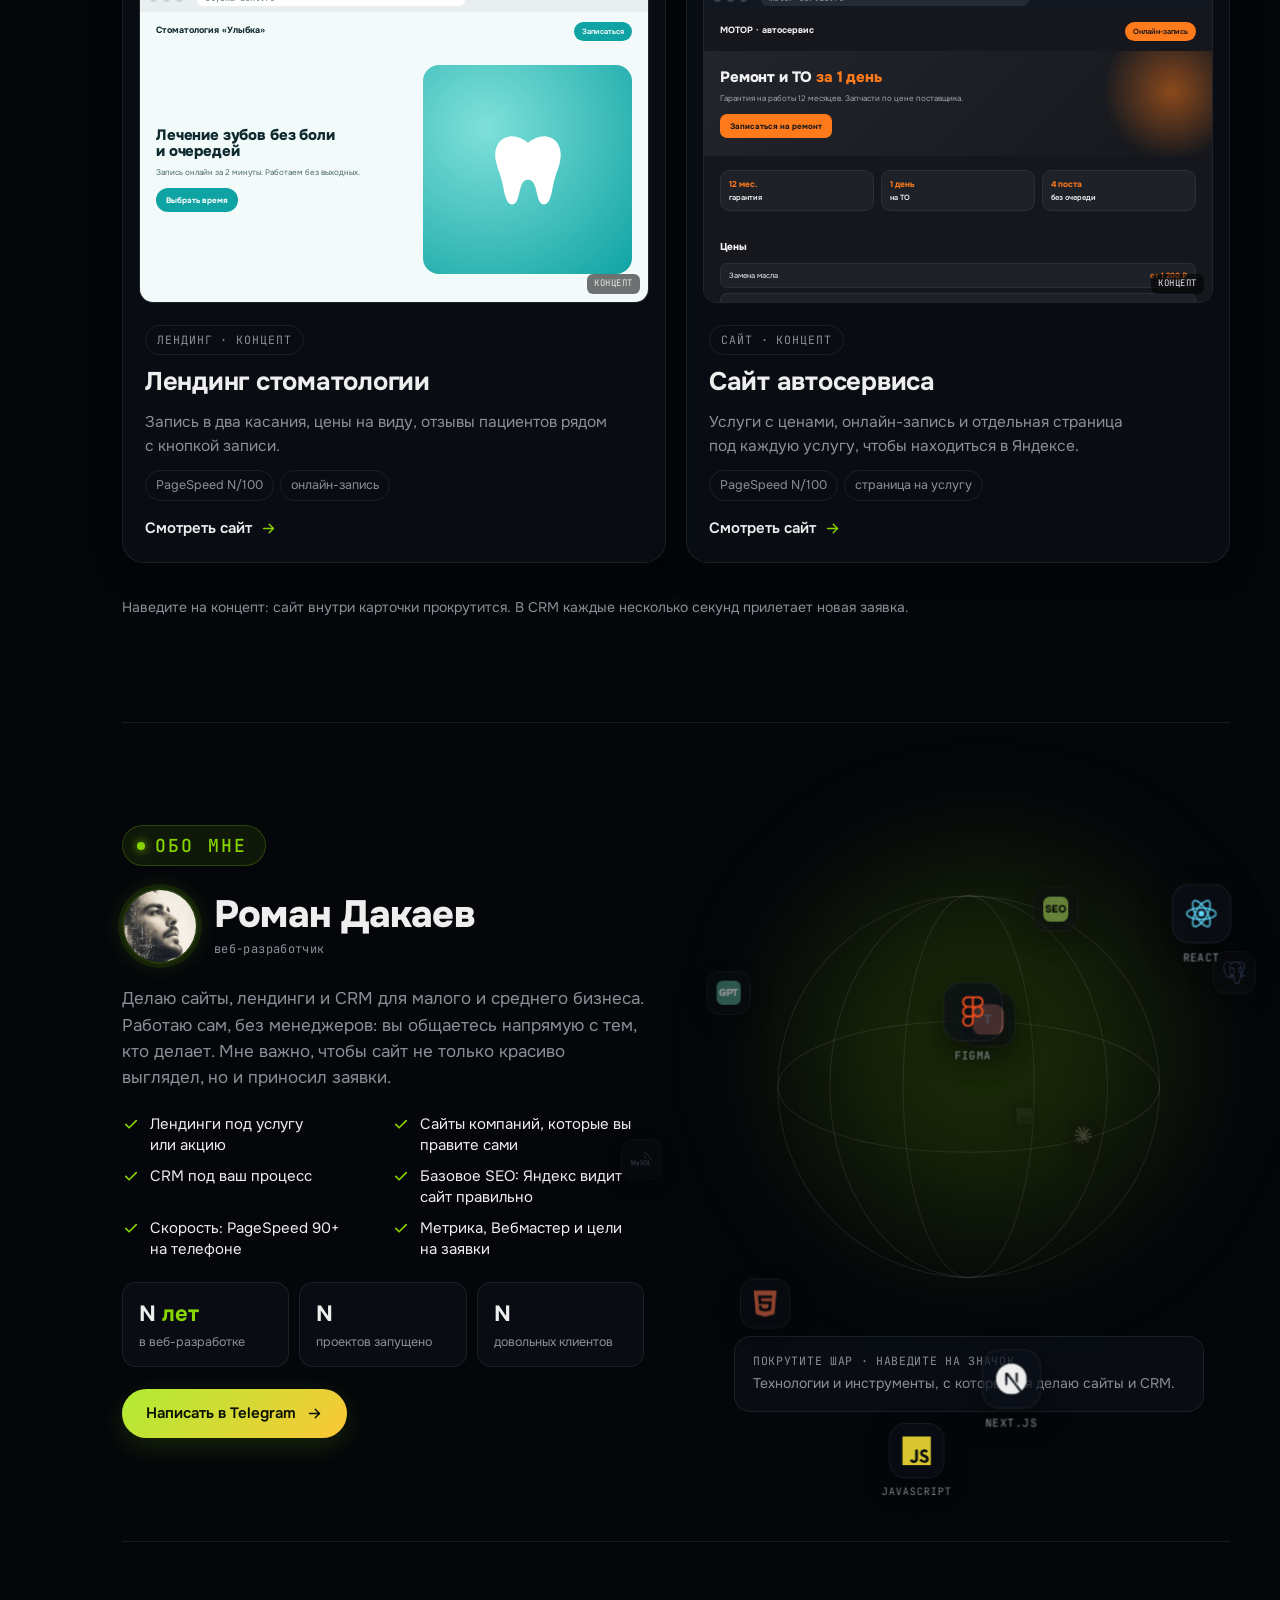
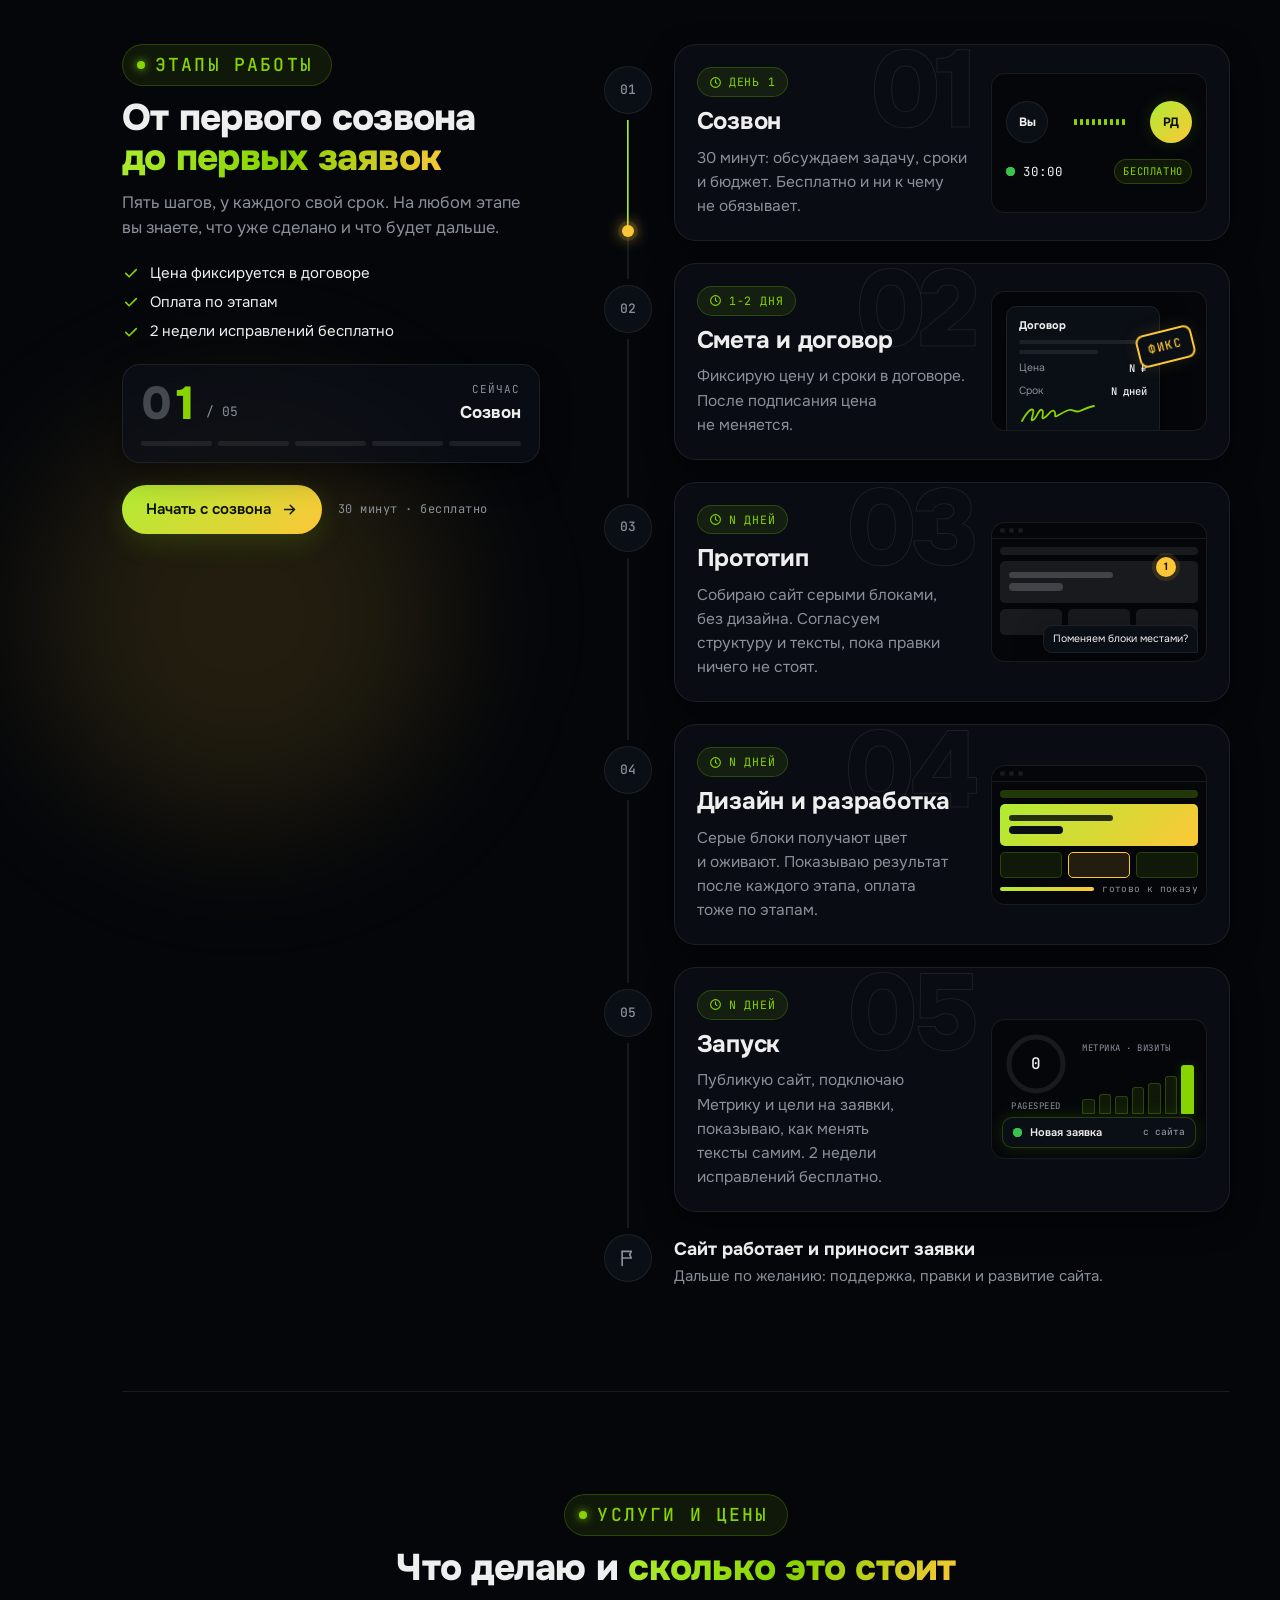
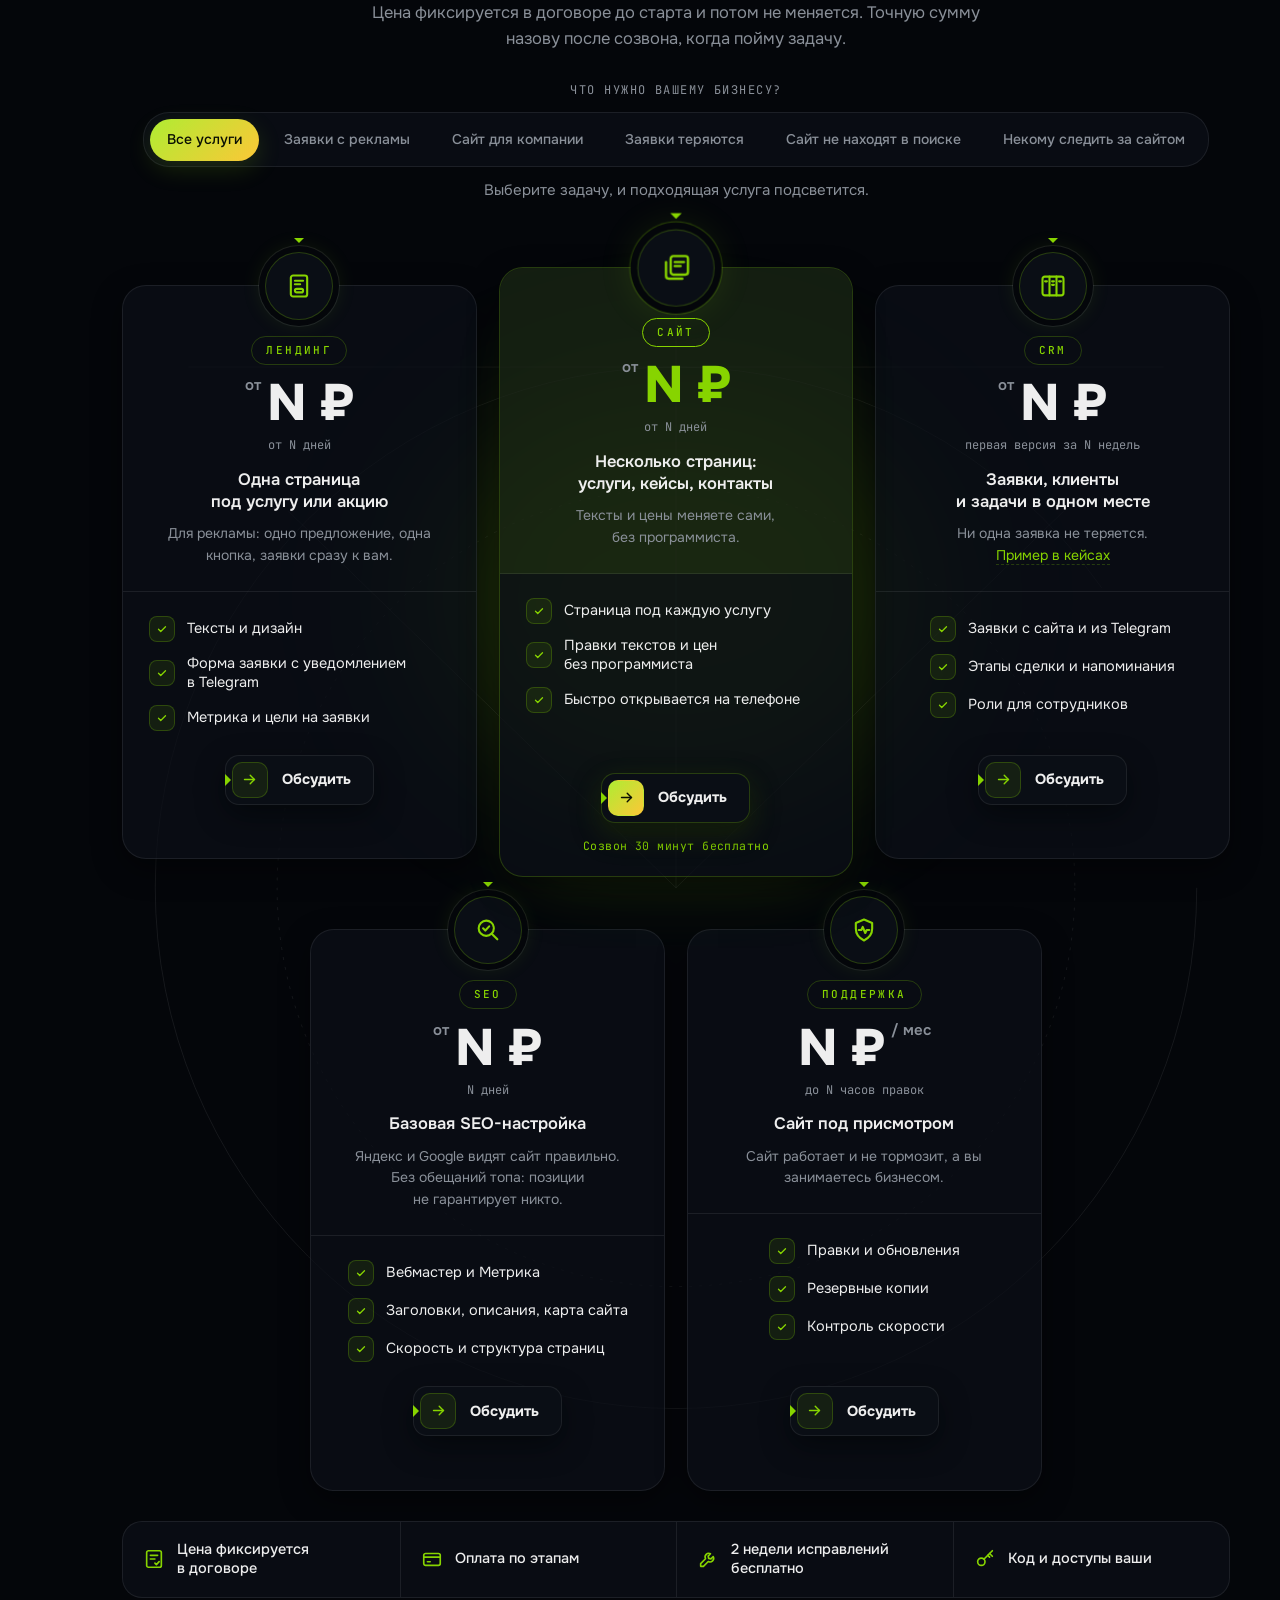
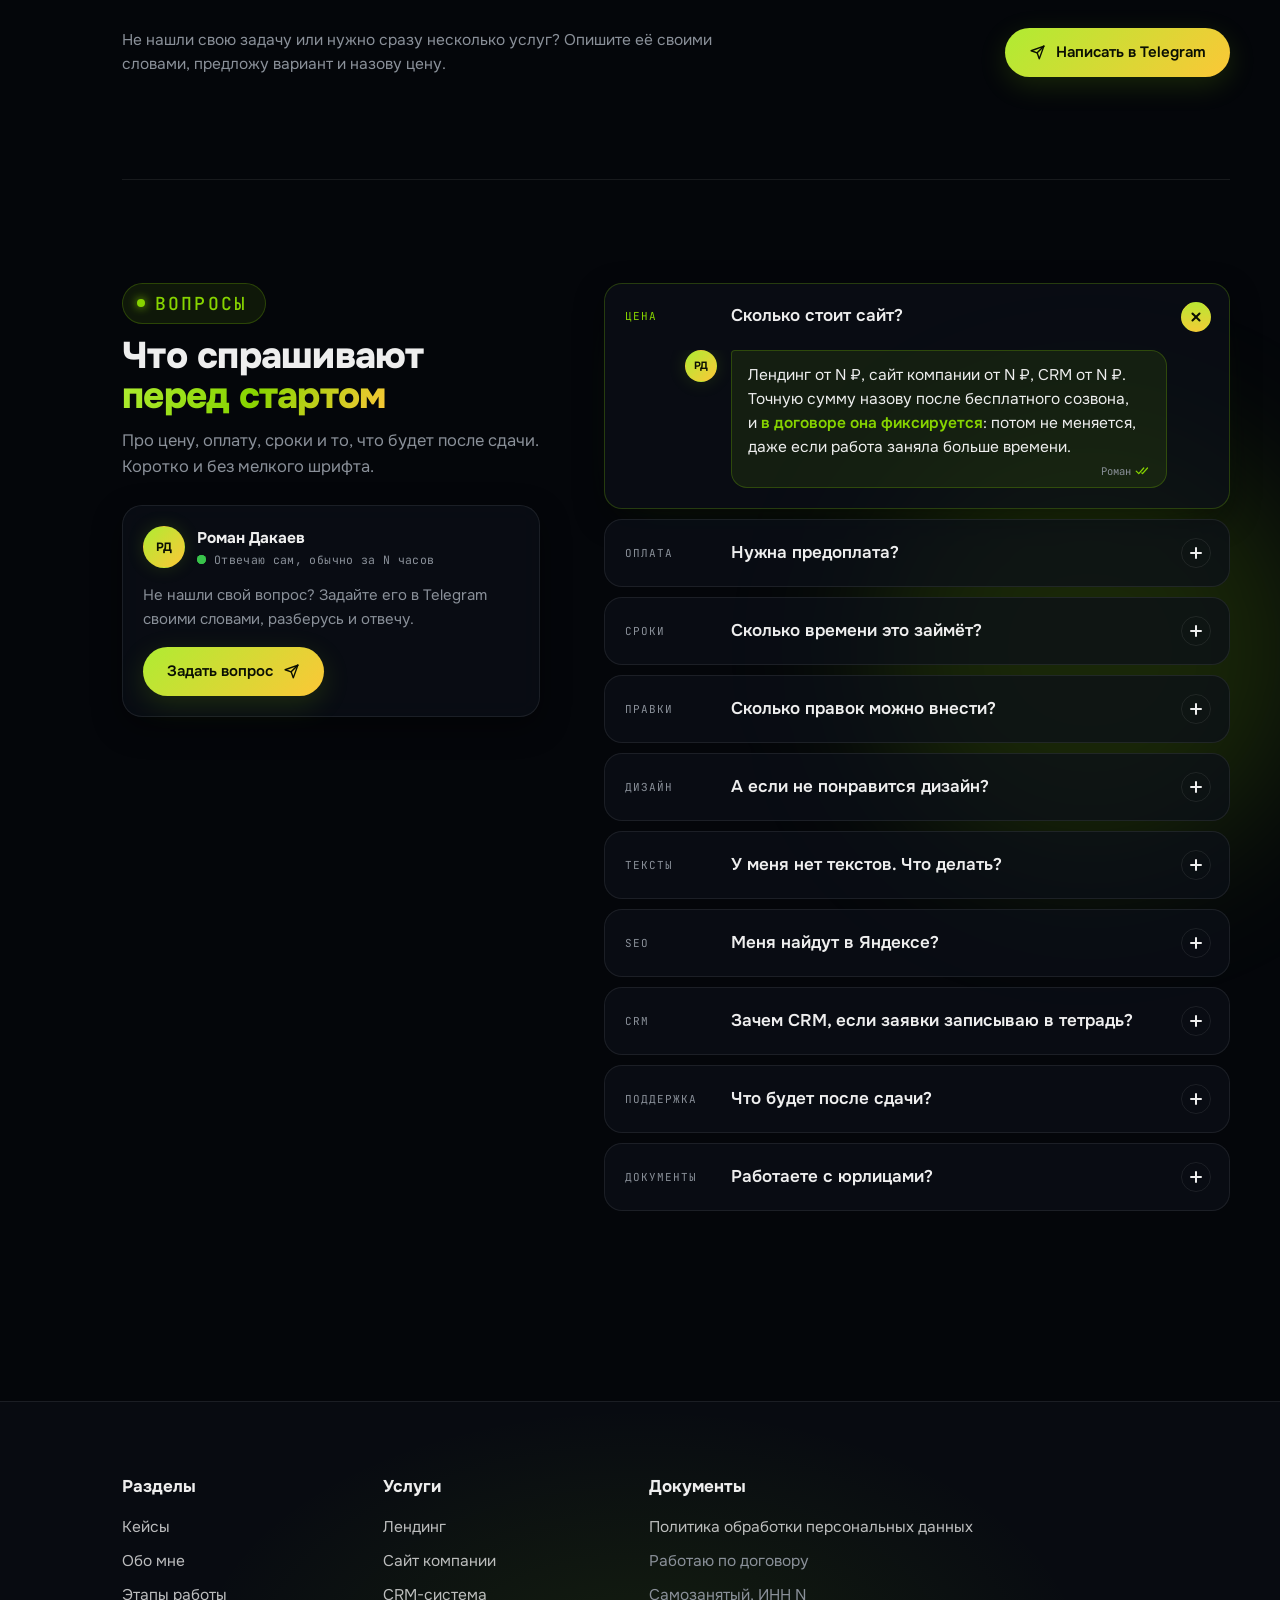
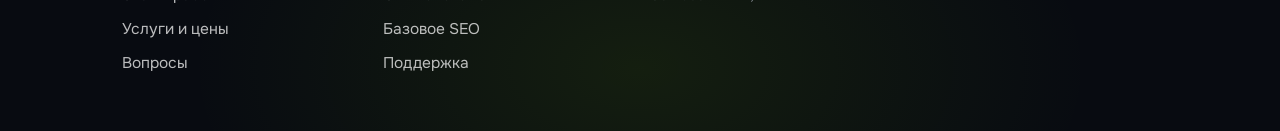
==== commit 59c72ad9: "Обновление сайта 2026-10-28 13:09 UTC" ====
--- a/index.html
+++ b/index.html
@@ -1,385 +1,1009 @@
-<!DOCTYPE html>
-<html lang="en">
-  <head>
-    <meta charset="UTF-8" />
-    <meta http-equiv="X-UA-Compatible" content="IE=edge" />
-    <meta name="viewport" content="width=device-width, initial-scale=1.0" />
-    <link rel="stylesheet" href="css/bootstrap-reboot.min.css" />
-    <link rel="stylesheet" href="css/bootstrap-grid.min.css" />
-    <link rel="stylesheet" href="css/style.min.css" />
-    <script src="https://kit.fontawesome.com/92c0d108c8.js" crossorigin="anonymous"></script>
-    <title>Document</title>
-  </head>
-  <body>
-    <header>
-      <nav>
-        <div class="container">
-          <ul class="menu">
-            <li class="menu_item"><a href="#" class="menu_link">Главная</a></li>
-            <li class="menu_item">
-              <a href="#requaire" class="menu_link">Со своим автомобилем</a>
-            </li>
-            <li class="menu_item">
-              <a href="#requaire" class="menu_link">На автомобиле компании</a>
-            </li>
-            <li class="menu_item">
-              <a href="#" class="menu_link">Требования</a>
-            </li>
-            <li class="menu_item">
-              <a href="#" class="menu_link">Контакты</a>
-            </li>
-            <li class="menu_item">
-              <a href="#" class="menu_link">Оставить заявку</a>
-            </li>
-          </ul>
-        </div>
-        <div class="hamburger">
-          <span></span>
-          <span></span>
-          <span></span>
-        </div>
-      </nav>
-      <div class="subheader">
-        <div class="container">
-          <div class="row">
-            <div class="col-6 col-md-4 offset-md-1">
-              <a href="#" class="subheader_logo"
-                ><img src="icons/Uber.png" alt=""
-              /></a>
-              <div class="subheader_ofocial">
-                Официальный партнер Uber в Москве
-              </div>
-            </div>
-            <div class="xs-hidden col-md-3 offset-md-1 col-xl-2 offset-xl-2">
-              <div class="subheader_call">Звоните нам ежедневно</div>
-              <a href="tel:84957970988" class="subheader_phone">8 495 797 09 88</a>
-            </div>
-            <div class="col-6 col-md-3">
-              <a href="tel:84957970988" class="xs-visible subheader_phone">8 495 797 09 88</a>
-              <button class="subheader_btn">заказать звонок</button>
-            </div>
-          </div>
-        </div>
-      </div>
-    </header>
-    <section class="promo">
-      <div class="container">
-        <div class="row">
-          <div class="col-md-12 offset-md-0 col-lg-10 offset-lg-1">
-            <h1 class="promo_header">КОМПАНИЯ UBER PARTNERS!</h1>
-            <h2 class="promo_subheader">
-              ПРИГЛАШАЕМ ВОДИТЕЛЕЙ! НА СВОЕМ АВТО!
-            </h2>
-            <div class="promo_descr">
-              Компания UBER динамически развивающаяся. Компания на рынке
-              занимает лидирующее место средитаксомоторных компаний, Компания
-              абсолютно прозрачная вы можете контролировать все процессы у себя
-              в личном кабинете. Бонуcная система.Помимо выполненной работы по
-              заказам, компания начисляет бонусы за пиковое время.<br /><br />
-              Мы одни из партнеров и зарекомендовали себя как одна из лучших
-              команд в городе Москве. Водители у нас зарабатывают от 80000-
-              120000 в месяц.
-            </div>
-            <button class="promo_btn">ОТПРАВИТЬ ЗАЯВКУ!</button>
-          </div>
-        </div>
-      </div>
-    </section>
-    <section class="reasons">
-      <div class="container">
-        <div class="label">преимущества</div>
-        <h2 class="title">8 причин начать работать с нами</h2>
-        <div class="row">
-            <div class="col-md-6">
-                <div class="reasons_block">
-                    <div class="reasons_round">
-                        <img src="icons/Иконка.png" alt="reason">
-                    </div>
-                    <div class="reasons_descr">
-                        <div class="reasons_subtitle">Никаких наличных, оплата происходит автоматически</div>
-                        <div class="reasons_text">
-                            Стоимость поездки оплачивается пассажиром с привязанной банковской карты, т.е. нет никаких рисков связанных с перевозкой наличности как для пассажира, так и для водителя, Вам не нужно искать мелкие деньги для размена.
-                        </div>
-                    </div>
-                </div>
-            </div>
-            <div class="col-md-6">
-              <div class="reasons_block">
-                  <div class="reasons_round">
-                      <img src="icons/reasons/reason_2.png" alt="reason">
-                  </div>
-                  <div class="reasons_descr">
-                      <div class="reasons_subtitle">Комиссия 8% + БОНУСЫ</div>
-                      <div class="reasons_text">
-                          У нас минимальная комиссия и мы выплачиваем бонусы за каждую поездку, некоторые наши конкуренты оставляют бонусы себе. Мы работаем честно и с нами водители зарабатывают больше!
-                      </div>
-                  </div>
-              </div>
-          </div>
-          <div class="col-md-6">
-            <div class="reasons_block">
-                <div class="reasons_round">
-                    <img src="icons/reasons/reason_3.png" alt="reason">
-                </div>
-                <div class="reasons_descr">
-                    <div class="reasons_subtitle">Высокий доход с гарантированными выплатами</div>
-                    <div class="reasons_text">
-                        Мы выплачиваем заработную плату на личную банковскую карту водителя! Вам не нужно оформлять ООО, ИП, платить налоги, подавать декларацию, оплачивать бухгалтерские услуги и ведение банковского счета.
-                    </div>
-                </div>
-            </div>
-        </div>
-        <div class="col-md-6">
-          <div class="reasons_block">
-              <div class="reasons_round">
-                  <img src="icons/reasons/reason_4.png" alt="reason">
-              </div>
-              <div class="reasons_descr">
-                  <div class="reasons_subtitle">Работа в удобное время, никаких графиков</div>
-                  <div class="reasons_text">
-                      Вы просто нажимаете кнопку выйти на линию для начала работы, когда решите закончить, нажимаете выйти с линии. Вы можете подрабатывать только утром, вечером, в выходные или праздничные дни!
-                  </div>
-              </div>
-          </div>
-      </div>
-      <div class="col-md-6">
-        <div class="reasons_block">
-            <div class="reasons_round">
-                <img src="icons/reasons/reason_5.png" alt="reason">
-            </div>
-            <div class="reasons_descr">
-                <div class="reasons_subtitle">Комфортное, прозрачное и простое подключение</div>
-                <div class="reasons_text">
-                    Мы подключаем дистанционно и бесплатно, Вам нет необходимости приезжать к нам! Вы присылаете нам копии документов, мы регистрируем Вас и присылаем данные для подключения, через 1-2 дня Вы можете начинать работать!
-                </div>
-            </div>
-        </div>
-    </div>
-    <div class="col-md-6">
-      <div class="reasons_block">
-          <div class="reasons_round">
-              <img src="icons/reasons/reason_6.png" alt="reason">
-          </div>
-          <div class="reasons_descr">
-              <div class="reasons_subtitle">Всегда большое количество заказов</div>
-              <div class="reasons_text">
-                  Приложение показывает, где на данный момент больше всего заказов и где действуют повышенные тарифы. У Вас не будет простоя и холостых пробегов. Наши пассажиры всегда приятные и абсолютно неконфликтные люди, которых приятно возить.
-              </div>
-          </div>
-      </div>
-  </div>
-  <div class="col-md-6">
-    <div class="reasons_block">
-        <div class="reasons_round">
-            <img src="icons/reasons/reason_7.png" alt="reason">
-        </div>
-        <div class="reasons_descr">
-            <div class="reasons_subtitle">Круглосуточная поддержка</div>
-            <div class="reasons_text">
-                В Uber действует круглосуточная поддержка водителей по электронной почте. Если что-то непонятно, Вы всегда можете задать вопрос через On-line консультацию.
-            </div>
-        </div>
-    </div>
-</div>
-<div class="col-md-6">
-  <div class="reasons_block">
-      <div class="reasons_round">
-          <img src="icons/reasons/reason_8.png" alt="reason">
-      </div>
-      <div class="reasons_descr">
-          <div class="reasons_subtitle">Без шашечек и наклеек</div>
-          <div class="reasons_text">
-              Вам не нужно менять цвет, устанавливать «шашки» на автомобиль и обклеивать его наклейками.
-          </div>
-      </div>
-  </div>
-</div>
-</div>
-</div>
-    </section>
-    <section class="mobile">
-      <div class="container">
-        <div class="label">возможности</div>
-        <div class="title">мобильное приложение убер</div>
-        <div class="subtitle">Сделайте заказ, совершите поездку и оплатите ее стоимость, используя свой мобильный телефон</div>
-        <div class="row">
-          <div class="col-md-4">
-            <div class="mobile_item mobile_item_1">
-              <div class="mobile_item_subtitle">оформление заказа одним касанием</div>
-              <div class="mobile_item_plus"></div>
-            </div>
-          </div>
-          <div class="col-md-4">
-            <div class="mobile_item mobile_item_2">
-              <div class="mobile_item_subtitle">надежная подача</div>
-              <div class="mobile_item_plus"></div>
-            </div>
-          </div>
-          <div class="col-md-4">
-            <div class="mobile_item mobile_item_3">
-              <div class="mobile_item_subtitle">прозрачные цены</div>
-              <div class="mobile_item_plus"></div>
-            </div>
-          </div>
-          <div class="col-md-4">
-            <div class="mobile_item mobile_item_4">
-              <div class="mobile_item_subtitle">безналичная оплата</div>
-              <div class="mobile_item_plus"></div>
-            </div>
-          </div>
-          <div class="col-md-4">
-            <div class="mobile_item mobile_item_5">
-              <div class="mobile_item_subtitle">обратная связь</div>
-              <div class="mobile_item_plus"></div>
-            </div>
-          </div>
-          <div class="col-md-4">
-            <div class="mobile_item mobile_item_6">
-              <div class="mobile_item_subtitle">разделитьстоимость поездки</div>
-              <div class="mobile_item_plus"></div>
-            </div>
-          </div>
-        </div>
-      </div>
-    </section>
-    <section class="choice">
-      <div class="container">
-          <div class="black"></div>
-          <div class="label label_white">возможности</div>
-          <h2 class="title title_white">Выбор - отличная штука!</h2>
-          <div class="subtitle subtitle_white">Закажите автомобиль, который подходит вам по стилю и бюджету</div>
-
-          <img src="img/auto.png" alt="uber car" class="choice_img">
-          <div class="choice_descr">
-              Машины на каждый день.<br>
-              Лучше, быстрее и дешевле, чем такси
-          </div>
-      </div>
-  </section>
-    <section class="requaire" id ="requaire" >
-      <div class="container">
-        <div class="label">возможности</div>
-        <div class="title">условия и требования</div>
-        <div class="row">
-          <div class="col-md-6">
-           <div class="requaire_block">
-            <div class="requaire_title">УСЛОВИЯ: со своим авто:</div>
-            <ul class="requaire_list">
-              <li>Подключаем к системе UBER  под 10%.</li>
-              <li>Ни каких взносов  0%!</li>
-              <li>Можем подключать удаленно без приезда в офис</li>
-              <li>ИП не требуется</li>
-              <li>Заказы распределяются без учета рейтинга ближай-<br>
-                шим водителям</li>
-              <li>Работа только по безналичному расчету</li>
-              <li>Деньги перечисляем на карту водителю или наличны-<br>
-                ми в офисе</li>
-            </ul>
-            <div class="requaire_descrp">В день заработок составляет 7000-12000р + бонус 3000т <br>рублей</div>
-           </div>
-          </div>
-          <div class="col-md-6">
-            <div class="requaire_block">
-              <div class="requaire_title">УСЛОВИЯ: на авто компании:</div>
-              <ul class="requaire_list">
-                <li>Предоставляем авто без залога</li>
-                <li>Без ежедневных выплат по аренде</li>
-                <li>Среда пятница и суббота работа на компанию осталь-
-                  ные дни вы работаете на себя</li>
-              </ul>
-             </div>
-          </div>
-          <div class="col-md-6">
-            <div class="requaire_block requaire_block_nmb warning">
-              <div class="requaire_title">ТРЕБОВАНИЕ:</div>
-              <ul class="requaire_list">
-                <li>Наличие автомобиля без рекламы</li>
-                <li>Автомобиль не должен быть желтый и не с желтыми 
-                  номерами</li>
-                <li>Машина не старше 3 лет</li>
-                <li>Стаж вождения не менее 3 лет</li>
-                <li>Девайс на системе андроид 4.0 и выше(самсунг)</li>
-              </ul>
-             </div>
-          </div>
-          <div class="col-md-6">
-            <div class="requaire_block requaire_block_nmb warning">
-              <div class="requaire_title">ДОКУМЕНТЫ:</div>
-              <ul class="requaire_list">
-                <li>Права 2 стороны</li>
-                <li>Паспорт лицевая сторона</li>
-                <li>СтС</li>
-                <li>Лицензия (если есть)</li>
-                <li>Номер телефона</li>
-                <li>Номер карты для перечисления денег(указать в письме)!</li>
-              </ul>
-             </div>
-          </div>
-        </div>
-      </div>
-    </section>
-    <section class="city">
-      <div class="container">
-        <div class="label label_white">города</div>
-          <h2 class="title title_white">По всему миру</h2>
-          <div class="subtitle subtitle_white">Мы в вашем городе и по всему миру</div>
-          <a href="#" class="footer_link">посмотреть все города</a>          
-      </div> 
-    </section>
-    
-      <footer>
-        <div class="footer_divider"></div>
-        <div class="footer_wrapper">
-            <!-- Если не оборачивать каждый блок в обертку - получится криво -->
-            <div>
-                <div class="footer_social">
-                    <a href="#" class="footer_social_item">
-                        <i class="fab fa-facebook-f"></i>
-                    </a>
-                    <a href="#" class="footer_social_item">
-                        <i class="fab fa-twitter"></i>
-                    </a>
-                    <a href="#" class="footer_social_item">
-                        <i class="fab fa-linkedin"></i>
-                    </a>
-                    <a href="#" class="footer_social_item">
-                        <i class="fab fa-instagram"></i>
-                    </a>
-                </div>
-            </div>
-            <div>
-                <div class="footer_links">
-                    <div class="footer_links_main">
-                        <a href="#">на главную</a>
-                        <a href="#">города</a>
-                        <a href="#">для водителей</a>
-                    </div>
-                    <div class="footer_links_sub">
-                        <a href="#">центр поддержки</a>
-                        <a href="#">вакансии</a>
-                        <a href="#">разработчики</a>
-                        <a href="#">блог</a>
-                        <a href="#">о нас</a>
-                    </div>
-                    <a href="#" class="footer_links_lang">Русский</a>
-                </div>
-            </div>
-            <div>
-                <div class="footer_mobile">
-                    <a href="#">
-                        <img src="img/app_store.png" alt="App Store">
-                    </a>
-                    <a href="#">
-                        <img src="img/google_play.png" alt="Google play">
-                    </a>
-                    <a href="#">
-                        <img src="img/windows_store.png" alt="Windows store">
-                    </a>
-                </div>
-            </div>
-        </div>
-     </footer>
-
-     <script src="js/script.js"></script>
-  </body>
-</html>     +<!doctype html>
+<html lang="ru">
+<head>
+<meta charset="utf-8">
+<meta name="viewport" content="width=device-width, initial-scale=1, viewport-fit=cover">
+<title>Роман Дакаев: сайты, лендинги и&nbsp;CRM для&nbsp;малого бизнеса</title>
+<meta name="description" content="Быстрые сайты, которые находятся в Яндексе и приносят заявки. CRM, в которой заявки не теряются. Цена фиксируется до старта.">
+<meta name="robots" content="noindex">
+<meta name="theme-color" content="#04060A">
+<link rel="preload" href="/assets/fonts/onest-cyrillic.woff2" as="font" type="font/woff2" crossorigin>
+<script>
+  // saved theme before the first paint, so the page doesn't flash; dark is the default
+  (function (r) { var t; try { t = localStorage.getItem('pf-theme'); } catch (e) {}
+    r.setAttribute('data-theme', t === 'light' ? 'light' : 'dark'); })(document.documentElement);
+</script>
+<style>@font-face{font-family: "JetBrains Mono";font-style: normal;font-weight: 400 500;font-display: swap;src: url("/assets/fonts/jetbrains-mono-cyrillic.woff2") format("woff2");unicode-range: U+0301, U+0400-045F, U+0490-0491, U+04B0-04B1, U+2116;}@font-face{font-family: "JetBrains Mono";font-style: normal;font-weight: 400 500;font-display: swap;src: url("/assets/fonts/jetbrains-mono-latin-ext.woff2") format("woff2");unicode-range: U+0100-02BA, U+02BD-02C5, U+02C7-02CC, U+02CE-02D7, U+02DD-02FF, U+0304, U+0308, U+0329, U+1D00-1DBF, U+1E00-1E9F, U+1EF2-1EFF, U+2020, U+20A0-20AB, U+20AD-20C4, U+2113, U+2C60-2C7F, U+A720-A7FF;}@font-face{font-family: "JetBrains Mono";font-style: normal;font-weight: 400 500;font-display: swap;src: url("/assets/fonts/jetbrains-mono-latin.woff2") format("woff2");unicode-range: U+0000-00FF, U+0131, U+0152-0153, U+02BB-02BC, U+02C6, U+02DA, U+02DC, U+0304, U+0308, U+0329, U+2000-206F, U+20AC, U+2122, U+2191, U+2193, U+2212, U+2215, U+FEFF, U+FFFD;}@font-face{font-family: "Onest";font-style: normal;font-weight: 400 800;font-display: swap;src: url("/assets/fonts/onest-cyrillic.woff2") format("woff2");unicode-range: U+0301, U+0400-045F, U+0490-0491, U+04B0-04B1, U+2116;}@font-face{font-family: "Onest";font-style: normal;font-weight: 400 800;font-display: swap;src: url("/assets/fonts/onest-symbols.woff2") format("woff2");unicode-range: U+0001-000C, U+000E-001F, U+007F-009F, U+20DD-20E0, U+20E2-20E4, U+2150-218F, U+2190, U+2192, U+2194-2199, U+21AF, U+21E6-21F0, U+21F3, U+2218-2219, U+2299, U+22C4-22C6, U+2300-243F, U+2440-244A, U+2460-24FF, U+25A0-27BF, U+2800-28FF, U+2921-2922, U+2981, U+29BF, U+29EB, U+2B00-2BFF, U+4DC0-4DFF, U+FFF9-FFFB, U+10140-1018E, U+10190-1019C, U+101A0, U+101D0-101FD, U+102E0-102FB, U+10E60-10E7E, U+1D2C0-1D2D3, U+1D2E0-1D37F, U+1F000-1F0FF, U+1F100-1F1AE, U+1F1E6-1F1FF, U+1F30D-1F30F, U+1F315, U+1F31C, U+1F31E, U+1F320-1F32C, U+1F336, U+1F378, U+1F37D, U+1F382, U+1F393-1F39F, U+1F3A7-1F3A8, U+1F3AC-1F3AF, U+1F3C2, U+1F3C4-1F3C6, U+1F3CA-1F3CE, U+1F3D4-1F3E0, U+1F3ED, U+1F3F1-1F3F3, U+1F3F5-1F3F7, U+1F408, U+1F415, U+1F41F, U+1F426, U+1F43F, U+1F441-1F442, U+1F444, U+1F446-1F449, U+1F44C-1F44E, U+1F453, U+1F46A, U+1F47D, U+1F4A3, U+1F4B0, U+1F4B3, U+1F4B9, U+1F4BB, U+1F4BF, U+1F4C8-1F4CB, U+1F4D6, U+1F4DA, U+1F4DF, U+1F4E3-1F4E6, U+1F4EA-1F4ED, U+1F4F7, U+1F4F9-1F4FB, U+1F4FD-1F4FE, U+1F503, U+1F507-1F50B, U+1F50D, U+1F512-1F513, U+1F53E-1F54A, U+1F54F-1F5FA, U+1F610, U+1F650-1F67F, U+1F687, U+1F68D, U+1F691, U+1F694, U+1F698, U+1F6AD, U+1F6B2, U+1F6B9-1F6BA, U+1F6BC, U+1F6C6-1F6CF, U+1F6D3-1F6D7, U+1F6E0-1F6EA, U+1F6F0-1F6F3, U+1F6F7-1F6FC, U+1F700-1F80B, U+1F810-1F847, U+1F850-1F859, U+1F860-1F887, U+1F890-1F8AD, U+1F8B0-1F8BB, U+1F8C0-1F8C1, U+1F8D0-1F8D8, U+1F900-1F90B, U+1F93B, U+1F946, U+1F984, U+1F996, U+1F9E9, U+1FA00-1FA6F, U+1FA70-1FA7C, U+1FA80-1FAC6, U+1FAC8, U+1FACC-1FADD, U+1FADF-1FAEB, U+1FAEF-1FAFA, U+1FB00-1FBFF;}@font-face{font-family: "Onest";font-style: normal;font-weight: 400 800;font-display: swap;src: url("/assets/fonts/onest-latin-ext.woff2") format("woff2");unicode-range: U+0100-02BA, U+02BD-02C5, U+02C7-02CC, U+02CE-02D7, U+02DD-02FF, U+0304, U+0308, U+0329, U+1D00-1DBF, U+1E00-1E9F, U+1EF2-1EFF, U+2020, U+20A0-20AB, U+20AD-20C4, U+2113, U+2C60-2C7F, U+A720-A7FF;}@font-face{font-family: "Onest";font-style: normal;font-weight: 400 800;font-display: swap;src: url("/assets/fonts/onest-latin.woff2") format("woff2");unicode-range: U+0000-00FF, U+0131, U+0152-0153, U+02BB-02BC, U+02C6, U+02DA, U+02DC, U+0304, U+0308, U+0329, U+2000-206F, U+20AC, U+2122, U+2191, U+2193, U+2212, U+2215, U+FEFF, U+FFFD;}:root{--bg: #04060A;--surface: #0A0E15;--glass: rgba(12, 16, 24, .72);--line: rgba(255, 255, 255, .08);--text: #EEEEEE;--muted: #8A9099;--lime: #87D400;--lime-hi: #AFEC32;--gold: #FCC737;--lime-bg: rgba(135, 212, 0, .09);--lime-line: rgba(135, 212, 0, .24);--glow-lime: rgba(135, 212, 0, .16);--glow-gold: rgba(252, 199, 55, .12);--grad-a: #AFEC32;--grad-b: #FCC737;--online: #39C34B;--on-accent: #0A0F03;--shadow: 0 10px 30px rgba(0, 0, 0, .45);--btn-bg: linear-gradient(135deg, #AFEC32, #FCC737);--btn-text: #0A0F03;--accent-grad: linear-gradient(120deg, #AFEC32, #87D400, #FCC737);--flow: linear-gradient(180deg, #AFEC32, #87D400 55%, #FCC737);--foot-bg: #080B11;--f-sans: "Onest", system-ui, -apple-system, "Segoe UI", Roboto, sans-serif;--f-mono: "JetBrains Mono", ui-monospace, "SFMono-Regular", Menlo, Consolas, monospace;--ease: cubic-bezier(.16, 1, .3, 1);color-scheme: dark;}@media (prefers-color-scheme: light){:root:not([data-theme="dark"]){--bg: #F5F7F2;--surface: #FFFFFF;--glass: rgba(255, 255, 255, .82);--line: #DFE4D8;--text: #0E1410;--muted: #5A6359;--lime: #3A7D00;--lime-hi: #5BA800;--gold: #D99A00;--lime-bg: rgba(74, 150, 0, .08);--lime-line: rgba(74, 150, 0, .28);--glow-lime: rgba(120, 200, 0, .18);--glow-gold: rgba(240, 180, 0, .10);--grad-a: #5BA800;--grad-b: #E0A100;--online: #1FA33A;--on-accent: #FFFFFF;--shadow: 0 10px 30px rgba(30, 50, 20, .10);--btn-bg: linear-gradient(135deg, #56A400, #3A7D00);--btn-text: #FFFFFF;--accent-grad: linear-gradient(120deg, #2F6E00, #56A400);--flow: linear-gradient(180deg, #5BA800, #3A7D00);--foot-bg: #EAEFE4;color-scheme: light;}}:root[data-theme="light"]{--bg: #F5F7F2;--surface: #FFFFFF;--glass: rgba(255, 255, 255, .82);--line: #DFE4D8;--text: #0E1410;--muted: #5A6359;--lime: #3A7D00;--lime-hi: #5BA800;--gold: #D99A00;--lime-bg: rgba(74, 150, 0, .08);--lime-line: rgba(74, 150, 0, .28);--glow-lime: rgba(120, 200, 0, .18);--glow-gold: rgba(240, 180, 0, .10);--grad-a: #5BA800;--grad-b: #E0A100;--online: #1FA33A;--on-accent: #FFFFFF;--shadow: 0 10px 30px rgba(30, 50, 20, .10);--btn-bg: linear-gradient(135deg, #56A400, #3A7D00);--btn-text: #FFFFFF;--accent-grad: linear-gradient(120deg, #2F6E00, #56A400);--flow: linear-gradient(180deg, #5BA800, #3A7D00);--foot-bg: #EAEFE4;color-scheme: light;}*{box-sizing: border-box;}html, body{background: var(--bg);}html{overflow-x: clip;}body{margin: 0;color: var(--text);font-family: var(--f-sans);font-size: 16px;line-height: 1.55;padding-left: max(16px, env(safe-area-inset-left, 0px));padding-right: max(16px, env(safe-area-inset-right, 0px));overflow-x: clip;transition: background-color .4s var(--ease), color .4s var(--ease);}a{color: inherit;text-decoration: none;}:focus-visible{outline: 2px solid var(--lime);outline-offset: 3px;border-radius: 10px;}h1, h2, h3{text-wrap: balance;}p{text-wrap: pretty;}@keyframes rise{from{opacity: 0;transform: translateY(16px);}}@keyframes fromRight{from{opacity: 0;transform: translateX(32px);}}@keyframes pop{from{opacity: 0;transform: scale(.92);}}@keyframes swap{from{opacity: 0;transform: translateY(8px);}}@keyframes spin{to{transform: rotate(360deg);}}@keyframes ping{0%{transform: scale(1);opacity: .7;}80%, 100%{transform: scale(2.6);opacity: 0;}}@keyframes bob{0%, 100%{transform: translateY(0);}50%{transform: translateY(-8px);}}@keyframes halo{0%{transform: scale(1);opacity: .6;}100%{transform: scale(1.75);opacity: 0;}}@keyframes sweep{to{transform: translateX(120%);}}@keyframes blink{50%{opacity: 0;}}@keyframes typing{0%, 60%, 100%{transform: translateY(0);opacity: .4;}30%{transform: translateY(-4px);opacity: 1;}}.rise{animation: rise .9s var(--ease) both;}.from-right{animation: fromRight 1s var(--ease) both;}.pop{animation: pop .8s var(--ease) both;}.d1{animation-delay: .08s;}.d2{animation-delay: .16s;}.d3{animation-delay: .24s;}.d4{animation-delay: .32s;}.d5{animation-delay: .4s;}@media (prefers-reduced-motion: reduce){*, *::before, *::after{animation: none !important;transition: none !important;}}.frame{max-width: 1180px;margin: 0 auto;padding-left: 72px;position: relative;}@media (max-width: 760px){.frame{padding-left: 0;}}.top{display: flex;align-items: center;gap: 16px;padding-block: 20px;position: relative;z-index: 5;}.top .spacer{flex: 1;}.icon-btn{width: 42px;height: 42px;border-radius: 12px;border: 1px solid var(--line);background: var(--glass);color: var(--text);display: grid;place-items: center;cursor: pointer;backdrop-filter: blur(12px);-webkit-backdrop-filter: blur(12px);transition: border-color .3s var(--ease), transform .3s var(--ease);}.icon-btn:hover{border-color: var(--lime-line);transform: translateY(-1px);}.icon-btn:focus:not(:focus-visible){outline: none;}.icon-btn svg{width: 19px;height: 19px;}.icon-btn .sun{display: none;}:root[data-theme="light"] .icon-btn .sun{display: block;}:root[data-theme="light"] .icon-btn .moon{display: none;}.btn{display: inline-flex;align-items: center;gap: 10px;border-radius: 999px;padding: 13px 24px;font-weight: 600;font-size: 15px;transition: transform .35s var(--ease), box-shadow .35s var(--ease), border-color .35s var(--ease);white-space: nowrap;}.btn svg{width: 17px;height: 17px;transition: transform .35s var(--ease);}.btn:hover svg{transform: translateX(3px);}.btn.primary{color: var(--btn-text);background: var(--btn-bg);box-shadow: 0 8px 28px var(--glow-lime);}.btn.primary:hover{transform: translateY(-2px);box-shadow: 0 12px 34px var(--glow-lime);}.btn.ghost{border: 1px solid var(--line);background: var(--glass);}.btn.ghost:hover{border-color: var(--lime-line);transform: translateY(-2px);}.btn.sm{padding: 10px 18px;font-size: 14px;}@media (max-width: 560px){.top .btn.sm span{display: none;}.top .btn.sm{padding: 10px 12px;}}.dock{position: fixed;left: 0;top: 50%;transform: translateY(-50%);z-index: 20;padding: 12px 8px 12px calc(8px + env(safe-area-inset-left, 0px));background: var(--glass);backdrop-filter: blur(12px);-webkit-backdrop-filter: blur(12px);border: 1px solid var(--line);border-left: 0;border-radius: 0 18px 18px 0;box-shadow: var(--shadow);display: flex;flex-direction: column;gap: 4px;}.dock a{position: relative;width: 44px;height: 44px;border-radius: 12px;display: grid;place-items: center;color: var(--muted);transition: color .25s var(--ease), background-color .25s var(--ease);}.dock a svg{width: 20px;height: 20px;}.dock a:hover, .dock a:focus-visible{color: var(--text);background: var(--lime-bg);}.dock a.on{color: var(--lime);background: var(--lime-bg);}.dock a.on::before{content: "";position: absolute;left: -8px;top: 50%;width: 3px;height: 22px;margin-top: -11px;border-radius: 0 3px 3px 0;background: var(--lime);}.dock a span{position: absolute;left: calc(100% + 12px);top: 50%;transform: translate(-6px, -50%);opacity: 0;pointer-events: none;white-space: nowrap;font-size: 13px;font-weight: 500;padding: 6px 12px;border-radius: 10px;background: var(--surface);border: 1px solid var(--lime-line);color: var(--text);box-shadow: var(--shadow);transition: opacity .25s var(--ease), transform .25s var(--ease);}.dock a:hover span, .dock a:focus-visible span{opacity: 1;transform: translate(0, -50%);}@media (max-width: 760px){.dock{display: none;}}.burger{position: fixed;top: 20px;right: max(16px, env(safe-area-inset-right, 0px));z-index: 31;display: none;}.burger span{position: relative;width: 18px;height: 14px;}.burger i{position: absolute;left: 0;width: 18px;height: 2px;border-radius: 1px;background: currentColor;transition: transform .35s var(--ease), opacity .25s var(--ease);}.burger i:nth-child(1){top: 0;}.burger i:nth-child(2){top: 6px;}.burger i:nth-child(3){top: 12px;}.burger.open{border-color: var(--lime-line);}.burger.open i:nth-child(1){transform: translateY(6px) rotate(45deg);}.burger.open i:nth-child(2){opacity: 0;}.burger.open i:nth-child(3){transform: translateY(-6px) rotate(-45deg);}.burger-slot{display: none;width: 42px;height: 42px;flex: none;}.mnav{position: fixed;top: 70px;right: max(16px, env(safe-area-inset-right, 0px));z-index: 30;width: min(250px, calc(100vw - 32px));padding: 8px;border-radius: 18px;background: var(--glass);backdrop-filter: blur(12px);-webkit-backdrop-filter: blur(12px);border: 1px solid var(--line);box-shadow: var(--shadow);display: none;gap: 2px;transform-origin: top right;opacity: 0;visibility: hidden;transform: translateY(-8px) scale(.97);transition: opacity .3s var(--ease), transform .35s var(--ease), visibility 0s linear .35s;}.mnav.open{opacity: 1;visibility: visible;transform: none;transition: opacity .3s var(--ease), transform .35s var(--ease);}.mnav a{position: relative;display: flex;align-items: center;gap: 12px;min-height: 44px;padding: 0 12px;border-radius: 12px;font-size: 15.5px;font-weight: 500;color: var(--text);transition: color .25s var(--ease), background-color .25s var(--ease);}.mnav a svg{width: 20px;height: 20px;flex: none;color: var(--muted);transition: color .25s var(--ease);}.mnav a:hover{background: var(--lime-bg);}.mnav a.on{color: var(--lime);background: var(--lime-bg);}.mnav a.on svg{color: var(--lime);}.mnav a.on::before{content: "";position: absolute;left: -8px;top: 50%;width: 3px;height: 22px;margin-top: -11px;border-radius: 0 3px 3px 0;background: var(--lime);}@media (max-width: 760px){.burger, .burger-slot, .mnav{display: grid;}}.hero{position: relative;display: grid;grid-template-columns: auto minmax(0, 1fr);align-items: center;gap: clamp(40px, 7vw, 104px);padding-block: clamp(32px, 6vw, 72px) clamp(40px, 6vw, 80px);}.blob{position: absolute;border-radius: 50%;filter: blur(70px);pointer-events: none;z-index: 0;}.blob.a{width: 380px;height: 380px;left: -40px;top: 0;background: var(--glow-lime);}.blob.b{width: 320px;height: 320px;right: 4%;bottom: -30px;background: var(--glow-gold);}.hero > *:not(.blob){position: relative;z-index: 1;}@media (max-width: 900px){.hero{grid-template-columns: minmax(0, 1fr);justify-items: center;text-align: center;}.blob.a{left: 10%;}.blob.b{right: 0;}}.portrait{--size: clamp(250px, 28vw, 340px);width: var(--size);height: var(--size);position: relative;flex: none;max-width: 100%;}.ring{position: absolute;inset: 0;border-radius: 50%;background: conic-gradient(from 0deg, var(--grad-a), var(--lime), var(--grad-b), transparent 62%, var(--grad-a));-webkit-mask: radial-gradient(farthest-side, transparent calc(100% - 3px), #000 calc(100% - 2px));mask: radial-gradient(farthest-side, transparent calc(100% - 3px), #000 calc(100% - 2px));animation: spin 9s linear infinite;}.dash{position: absolute;inset: 10px;border-radius: 50%;border: 1px dashed var(--lime-line);animation: spin 40s linear infinite reverse;}.photo{position: absolute;inset: 22px;border-radius: 50%;overflow: hidden;border: 2px solid var(--lime-line);box-shadow: 0 0 0 1px var(--lime-line), 0 0 46px var(--glow-lime);background: radial-gradient(120% 90% at 50% 15%, var(--surface), var(--bg));display: grid;place-items: end center;}.photo img{position: absolute;inset: 0;width: 100%;height: 100%;object-fit: cover;}.orbit{position: absolute;inset: -14px;border-radius: 50%;animation: spin 16s linear infinite;}.orbit.two{inset: -30px;animation-duration: 26s;animation-direction: reverse;}.orbit i{position: absolute;width: 7px;height: 7px;border-radius: 50%;left: 50%;top: 50%;margin: -3.5px;}.orbit i.l{background: var(--lime-hi);box-shadow: 0 0 10px var(--lime);}.orbit i.g{background: var(--gold);box-shadow: 0 0 10px var(--gold);}.orbit i:nth-child(1){transform: rotate(20deg) translateX(calc(var(--size) / 2 + 14px));}.orbit i:nth-child(2){transform: rotate(140deg) translateX(calc(var(--size) / 2 + 14px));}.orbit i:nth-child(3){transform: rotate(260deg) translateX(calc(var(--size) / 2 + 14px));}.orbit.two i:nth-child(1){transform: rotate(80deg) translateX(calc(var(--size) / 2 + 30px));}.orbit.two i:nth-child(2){transform: rotate(200deg) translateX(calc(var(--size) / 2 + 30px));}.orbit.two i:nth-child(3){transform: rotate(320deg) translateX(calc(var(--size) / 2 + 30px));}@keyframes spin{to{transform: rotate(360deg);}}.status{position: absolute;left: 50%;bottom: -16px;transform: translateX(-50%);z-index: 3;display: inline-flex;align-items: center;gap: 9px;padding: 8px 16px;border-radius: 999px;background: var(--surface);border: 1px solid var(--lime-line);box-shadow: 0 0 18px var(--glow-lime);font-size: 12.5px;font-weight: 600;white-space: nowrap;color: var(--text);}.dot{position: relative;width: 9px;height: 9px;flex: none;}.dot::before, .dot::after{content: "";position: absolute;inset: 0;border-radius: 50%;background: var(--online);}.dot::before{animation: ping 1.8s var(--ease) infinite;}@keyframes ping{0%{transform: scale(1);opacity: .7;}80%, 100%{transform: scale(2.6);opacity: 0;}}.chip{position: absolute;z-index: 3;display: flex;align-items: center;gap: 10px;padding: 10px 14px;border-radius: 14px;background: var(--glass);backdrop-filter: blur(12px);-webkit-backdrop-filter: blur(12px);border: 1px solid var(--line);box-shadow: var(--shadow);font-size: 12.5px;line-height: 1.3;white-space: nowrap;animation: bob 6s ease-in-out infinite;text-align: left;}.chip b{display: block;font-size: 13.5px;}.chip small{color: var(--muted);font-size: 11.5px;}.chip.speed{right: -34px;top: 8%;}.chip.lead{left: -46px;bottom: 20%;animation-delay: -3s;}.gauge{width: 36px;height: 36px;flex: none;}.gauge text{font-family: var(--f-mono);font-size: 11px;font-weight: 500;fill: var(--text);}.lead-ico{width: 34px;height: 34px;border-radius: 10px;display: grid;place-items: center;background: var(--lime-bg);color: var(--lime);flex: none;}.lead-ico svg{width: 18px;height: 18px;}@keyframes bob{0%, 100%{transform: translateY(0);}50%{transform: translateY(-8px);}}@media (max-width: 560px){.chip.speed{right: -44px;top: -6%;}.chip.lead{left: -44px;bottom: 11%;}}.copy{display: grid;gap: 22px;max-width: 620px;min-width: 0;}.hello{justify-self: start;display: inline-flex;align-items: center;gap: 10px;padding: 7px 14px;border-radius: 999px;background: var(--lime-bg);border: 1px solid var(--lime-line);font-size: 13.5px;color: var(--lime);font-weight: 500;}h1{margin: 0;font-size: clamp(34px, 4.6vw, 58px);line-height: 1.06;font-weight: 800;letter-spacing: -.02em;}h1 em{font-style: normal;background: var(--accent-grad);-webkit-background-clip: text;background-clip: text;color: transparent;}.typer{font-size: clamp(18px, 2vw, 22px);font-weight: 600;color: var(--lime);min-height: 1.5em;}.typer .muted{color: var(--muted);font-weight: 500;}.caret{display: inline-block;width: 2px;height: 1em;margin-left: 3px;vertical-align: -2px;background: var(--lime);animation: blink 1s steps(1) infinite;}@keyframes blink{50%{opacity: 0;}}.lede{margin: 0;color: var(--muted);font-size: 17px;max-width: 54ch;}.actions{display: flex;flex-wrap: wrap;gap: 12px;}.facts{display: grid;grid-template-columns: repeat(3, minmax(0, 1fr));gap: 10px;padding-top: 6px;}.fact{padding: 14px 16px;border-radius: 14px;background: var(--glass);border: 1px solid var(--line);display: grid;gap: 2px;text-align: left;}.fact b{font-size: 20px;font-weight: 700;font-variant-numeric: tabular-nums;}.fact b i{font-style: normal;color: var(--lime);}.fact span{font-size: 12.5px;color: var(--muted);line-height: 1.35;}@media (max-width: 900px){.hello, .actions{justify-self: center;justify-content: center;}}@media (max-width: 560px){.facts{grid-template-columns: minmax(0, 1fr);}}.rv{transition: opacity .9s var(--ease), translate .9s var(--ease);}html.reveal-on .rv:not(.in){opacity: 0;translate: 0 28px;}.eyebrow{justify-self: start;display: inline-flex;align-items: center;gap: 10px;padding: 8px 18px 8px 14px;border-radius: 999px;font-family: var(--f-mono);font-size: clamp(15px, 1.5vw, 18px);font-weight: 500;letter-spacing: .12em;text-transform: uppercase;line-height: 1.3;color: var(--lime);background: var(--lime-bg);border: 1px solid var(--lime-line);}.eyebrow::before{content: "";width: 8px;height: 8px;border-radius: 50%;flex: none;background: var(--lime);box-shadow: 0 0 10px var(--lime);}.nums{display: grid;grid-template-columns: repeat(3, minmax(0, 1fr));gap: 10px;}.nums div{padding: 14px 16px;border-radius: 14px;background: var(--glass);border: 1px solid var(--line);display: grid;gap: 2px;}.nums b{font-size: 22px;font-weight: 700;font-variant-numeric: tabular-nums;}.nums b i{font-style: normal;color: var(--lime);}.nums span{font-size: 12.5px;color: var(--muted);}.ava{width: 42px;height: 42px;border-radius: 50%;flex: none;display: grid;place-items: center;font-size: 12px;font-weight: 700;background: var(--surface);border: 1px solid var(--line);color: var(--text);}.ava.me{background: var(--btn-bg);color: var(--btn-text);border-color: transparent;box-shadow: 0 0 18px var(--glow-lime);}.ask{display: grid;gap: 16px;padding: 20px;border-radius: 20px;background: var(--glass);border: 1px solid var(--line);box-shadow: var(--shadow);backdrop-filter: blur(12px);-webkit-backdrop-filter: blur(12px);}.ask-who{display: flex;align-items: center;gap: 12px;}.ask-who b{display: block;font-size: 15.5px;}.ask-who small{display: flex;align-items: center;gap: 8px;font-family: var(--f-mono);font-size: 11.5px;color: var(--muted);letter-spacing: .03em;}.ask p{margin: 0;color: var(--muted);font-size: 15px;}.ask .btn{justify-self: start;}.cases{padding-block: clamp(56px, 8vw, 110px);border-top: 1px solid var(--line);display: grid;gap: 34px;position: relative;}.cases-head{display: flex;flex-wrap: wrap;align-items: flex-end;justify-content: space-between;gap: 20px 32px;}.cases-head .titles{display: grid;gap: 12px;max-width: 640px;min-width: 0;}.cases-head h2{margin: 0;font-size: clamp(26px, 2.9vw, 38px);line-height: 1.08;font-weight: 800;letter-spacing: -.02em;text-wrap: balance;}.cases-head h2 em{font-style: normal;background: var(--accent-grad);-webkit-background-clip: text;background-clip: text;color: transparent;}.cases-head p{margin: 0;color: var(--muted);font-size: 16.5px;}.word{display: inline-block;overflow: hidden;vertical-align: bottom;padding-bottom: .08em;margin-bottom: -.08em;}.word > span{display: inline-block;transition: transform .9s var(--ease);}html.reveal-on h2.split:not(.in) .word > span{transform: translateY(105%);}.filters{display: flex;flex-wrap: wrap;gap: 8px;}.filters button{font: inherit;font-size: 14px;font-weight: 500;padding: 9px 16px;border-radius: 999px;cursor: pointer;color: var(--muted);background: var(--glass);border: 1px solid var(--line);transition: color .25s var(--ease), border-color .25s var(--ease), background-color .25s var(--ease);}.filters button:hover{color: var(--text);border-color: var(--lime-line);}.filters button[aria-pressed="true"]{color: var(--btn-text);background: var(--btn-bg);border-color: transparent;}.case-grid{display: grid;grid-template-columns: repeat(2, minmax(0, 1fr));gap: 20px;perspective: 1200px;}.case{position: relative;border-radius: 22px;background: var(--glass);border: 1px solid var(--line);box-shadow: var(--shadow);padding: 16px;display: grid;gap: 18px;align-content: start;min-width: 0;isolation: isolate;--rx: 0deg;--ry: 0deg;--mx: 50%;--my: 50%;transform: rotateX(var(--rx)) rotateY(var(--ry));transform-style: preserve-3d;transition: transform .5s var(--ease), border-color .35s var(--ease), opacity .45s var(--ease), translate .45s var(--ease);}.case::before{content: "";position: absolute;inset: 0;border-radius: inherit;z-index: -1;pointer-events: none;opacity: 0;transition: opacity .35s var(--ease);background: radial-gradient(420px circle at var(--mx) var(--my), var(--glow-lime), transparent 60%);}.case:hover{border-color: var(--lime-line);}.case:hover::before{opacity: 1;}.case.tilting{transition: transform .12s linear, border-color .35s var(--ease);}.case.feature{grid-column: 1 / -1;grid-template-columns: minmax(0, 1.25fr) minmax(0, 1fr);align-items: center;gap: 28px;}.case.out{opacity: 0;translate: 0 14px;pointer-events: none;}.case.gone{display: none;}html.reveal-on .case:not(.in){opacity: 0;translate: 0 34px;}.case-body{display: grid;gap: 12px;padding: 4px 6px 6px;align-content: start;}.case .tag{justify-self: start;display: inline-flex;align-items: center;gap: 8px;font-family: var(--f-mono);font-size: 11.5px;letter-spacing: .08em;text-transform: uppercase;color: var(--lime);padding: 5px 11px;border-radius: 999px;background: var(--lime-bg);border: 1px solid var(--lime-line);}.case .tag.concept{color: var(--muted);background: transparent;border-color: var(--line);}.case h3{margin: 0;font-size: clamp(21px, 2vw, 26px);line-height: 1.2;font-weight: 700;letter-spacing: -.01em;text-wrap: balance;}.case p{margin: 0;color: var(--muted);font-size: 15.5px;}.facts-list{list-style: none;margin: 0;padding: 0;display: grid;gap: 8px;}.facts-list li{display: flex;gap: 10px;font-size: 15px;line-height: 1.4;}.facts-list li::before{content: "";width: 7px;height: 7px;border-radius: 50%;margin-top: 8px;flex: none;background: var(--lime);box-shadow: 0 0 8px var(--glow-lime);}.chips-row{display: flex;flex-wrap: wrap;gap: 6px;}.chips-row span{font-size: 12.5px;padding: 5px 10px;border-radius: 999px;border: 1px solid var(--line);color: var(--muted);}.case .more{justify-self: start;display: inline-flex;align-items: center;gap: 8px;font-weight: 600;font-size: 15px;color: var(--text);padding-top: 4px;}.case .more svg{width: 17px;height: 17px;color: var(--lime);transition: transform .35s var(--ease);}.case:hover .more svg{transform: translateX(4px);}.shot{position: relative;border-radius: 14px;overflow: hidden;border: 1px solid var(--line);aspect-ratio: 16 / 10;transform: translateZ(30px);background: #0F1218;}.shot .bar{position: absolute;inset: 0 0 auto;height: 26px;display: flex;align-items: center;gap: 6px;padding: 0 10px;z-index: 3;background: rgba(20, 24, 32, .92);}.shot .bar i{width: 7px;height: 7px;border-radius: 50%;background: #3A404C;}.shot .bar u{text-decoration: none;margin-left: 8px;flex: 1;max-width: 55%;height: 14px;border-radius: 6px;background: #252B36;font-family: var(--f-mono);font-size: 8.5px;color: #8A93A3;display: flex;align-items: center;padding: 0 8px;overflow: hidden;white-space: nowrap;}.shot.light .bar{background: #E9EEF0;}.shot.light .bar i{background: #C9D2D6;}.shot.light .bar u{background: #FFFFFF;color: #6B7A80;}.vp{position: absolute;inset: 26px 0 0;overflow: hidden;}.page{position: absolute;inset: 0 0 auto;height: 260%;transition: transform 4.2s cubic-bezier(.45, 0, .2, 1);}.case:hover .page, .case:focus-within .page{transform: translateY(-61.5%);}.shot .ph-tag{position: absolute;right: 8px;bottom: 8px;z-index: 4;font-family: var(--f-mono);font-size: 9px;letter-spacing: .06em;text-transform: uppercase;padding: 3px 7px;border-radius: 6px;background: rgba(0, 0, 0, .55);color: #E6E6E6;}.foot{margin-top: clamp(48px, 7vw, 88px);margin-left: calc(-1 * max(16px, env(safe-area-inset-left, 0px)));margin-right: calc(-1 * max(16px, env(safe-area-inset-right, 0px)));}.foot-main{position: relative;overflow: hidden;isolation: isolate;background: var(--foot-bg);border-top: 1px solid var(--line);padding-left: max(16px, env(safe-area-inset-left, 0px));padding-right: max(16px, env(safe-area-inset-right, 0px));padding-block: clamp(44px, 6vw, 72px) clamp(36px, 5vw, 56px);}.foot-main::before{content: "";position: absolute;left: 50%;bottom: -60%;width: 900px;height: 520px;margin-left: -450px;z-index: -1;pointer-events: none;background: radial-gradient(closest-side, var(--glow-lime), transparent);opacity: .6;}.foot-grid{display: grid;grid-template-columns: repeat(3, minmax(0, max-content));gap: 40px clamp(72px, 12vw, 170px);align-items: start;}.foot-col{display: grid;gap: 14px;align-content: start;min-width: 0;}.foot-col h3{margin: 0;font-size: 17px;font-weight: 700;color: var(--text);}.foot-links{list-style: none;margin: 0;padding: 0;display: grid;gap: 10px;font-size: 15.5px;color: var(--muted);}.foot-links a{color: color-mix(in srgb, var(--text) 78%, transparent);transition: color .25s var(--ease);}.foot-links a:hover{color: var(--lime);}@media (max-width: 760px){.foot-grid{grid-template-columns: repeat(2, minmax(0, 1fr));}.foot-col:last-child{grid-column: 1 / -1;}}.about{display: grid;grid-template-columns: minmax(0, 1fr) minmax(0, 1fr);gap: clamp(32px, 5vw, 72px);align-items: center;padding-block: clamp(56px, 8vw, 110px);border-top: 1px solid var(--line);position: relative;}.about .blob.c{width: 360px;height: 360px;right: 6%;top: 18%;background: var(--glow-lime);}.about > *:not(.blob){position: relative;z-index: 1;min-width: 0;}.about-copy{display: grid;gap: 22px;}.who{display: flex;align-items: center;gap: 16px;}.avatar{width: 76px;height: 76px;border-radius: 50%;flex: none;position: relative;overflow: hidden;border: 2px solid var(--lime-line);box-shadow: 0 0 0 4px var(--lime-bg), 0 0 26px var(--glow-lime);background: radial-gradient(120% 90% at 50% 15%, var(--surface), var(--bg));display: grid;place-items: end center;}.avatar img{position: absolute;inset: 0;width: 100%;height: 100%;object-fit: cover;}.who h2{margin: 0;font-size: clamp(28px, 3.2vw, 38px);line-height: 1.1;font-weight: 800;letter-spacing: -.02em;}.who small{display: block;margin-top: 4px;font-family: var(--f-mono);font-size: 12px;color: var(--muted);letter-spacing: .03em;}.about-copy > p{margin: 0;color: var(--muted);font-size: 17px;max-width: 56ch;}.skills{list-style: none;margin: 0;padding: 0;display: grid;grid-template-columns: repeat(2, minmax(0, 1fr));gap: 10px 18px;}.skills li{display: flex;gap: 10px;align-items: flex-start;font-size: 15px;line-height: 1.4;}.skills li svg{width: 18px;height: 18px;flex: none;margin-top: 1px;color: var(--lime);}.about-copy .actions{justify-self: start;}.sphere-wrap{display: grid;gap: 14px;justify-items: center;}.stage{position: relative;width: min(100%, 470px);aspect-ratio: 1;max-width: 100%;touch-action: pan-y;cursor: grab;user-select: none;-webkit-user-select: none;}.stage.drag{cursor: grabbing;}.globe{position: absolute;inset: 9%;width: 82%;height: 82%;color: var(--line);pointer-events: none;}.node{position: absolute;left: 50%;top: 50%;width: 54px;height: 54px;padding: 0;border-radius: 16px;display: grid;place-items: center;background: var(--glass);border: 1px solid var(--line);box-shadow: var(--shadow);cursor: pointer;color: var(--text);transform: translate(-50%, -50%);transition: border-color .3s var(--ease), box-shadow .3s var(--ease);will-change: transform, opacity, filter;}.node svg{width: 28px;height: 28px;}.node .mono{width: 30px;height: 30px;border-radius: 8px;display: grid;place-items: center;font-family: var(--f-sans);font-weight: 800;font-size: 12.5px;letter-spacing: -.02em;line-height: 1;}.node .lbl{position: absolute;top: calc(100% + 7px);left: 50%;transform: translateX(-50%);white-space: nowrap;font-family: var(--f-mono);font-size: 10px;letter-spacing: .08em;text-transform: uppercase;color: var(--muted);opacity: 0;transition: opacity .3s var(--ease);pointer-events: none;}.node.show .lbl{opacity: 1;}.node.hot{border-color: var(--lime-line);}.node.hot .lbl{color: var(--text);}.caption{width: min(100%, 470px);min-height: 76px;padding: 14px 18px;border-radius: 16px;background: var(--glass);border: 1px solid var(--line);display: grid;gap: 3px;align-content: center;backdrop-filter: blur(12px);-webkit-backdrop-filter: blur(12px);}.caption b{font-size: 15px;}.caption span{font-size: 14px;color: var(--muted);}.caption .hint{font-family: var(--f-mono);font-size: 11.5px;letter-spacing: .06em;text-transform: uppercase;color: var(--muted);}@media (max-width: 900px){.about{grid-template-columns: minmax(0, 1fr);}.stage{width: min(100%, 380px);}}@media (max-width: 560px){.skills{grid-template-columns: minmax(0, 1fr);}.node{width: 46px;height: 46px;border-radius: 14px;}.node svg{width: 24px;height: 24px;}}.crm{position: absolute;inset: 0;display: grid;grid-template-columns: 22% 1fr;background: #0D1016;color: #DDE3EA;font-family: var(--f-sans);}.crm aside{background: #10141B;border-right: 1px solid #1E2430;padding: 12px 10px;display: grid;gap: 8px;align-content: start;}.crm aside b{font-size: 10px;color: #AFEC32;margin-bottom: 4px;}.crm aside span{height: 8px;border-radius: 4px;background: #1E2430;}.crm aside span.on{background: rgba(135, 212, 0, .35);}.crm main{padding: 12px;display: grid;grid-template-rows: auto 1fr;gap: 10px;min-width: 0;}.crm .crm-top{display: flex;justify-content: space-between;align-items: center;font-size: 10.5px;font-weight: 700;}.crm .crm-top em{font-style: normal;font-size: 8.5px;font-weight: 500;color: #8A93A3;}.cols{display: grid;grid-template-columns: repeat(3, minmax(0, 1fr));gap: 8px;min-height: 0;}.col{background: #121722;border: 1px solid #1C2230;border-radius: 9px;padding: 7px;display: grid;gap: 6px;align-content: start;}.col > b{font-size: 8.5px;font-weight: 600;color: #8A93A3;display: flex;justify-content: space-between;}.kc{background: #182031;border: 1px solid #222B3D;border-radius: 7px;padding: 6px 7px;display: grid;gap: 4px;}.kc s{text-decoration: none;font-size: 8px;font-weight: 600;color: #DDE3EA;white-space: nowrap;overflow: hidden;text-overflow: ellipsis;}.kc small{font-size: 7px;color: #8A93A3;display: flex;gap: 4px;align-items: center;}.kc small i{width: 6px;height: 6px;border-radius: 50%;display: inline-block;}.kc.new{border-color: rgba(175, 236, 50, .7);box-shadow: 0 0 0 1px rgba(175, 236, 50, .25), 0 0 16px rgba(135, 212, 0, .35);animation: lead 7s var(--ease) infinite;}@keyframes lead{0%, 6%{opacity: 0;transform: translateY(-12px) scale(.94);}14%, 82%{opacity: 1;transform: none;}92%, 100%{opacity: 0;transform: none;}}.toast{position: absolute;right: 12px;top: 36px;z-index: 4;display: flex;gap: 7px;align-items: center;padding: 7px 10px;border-radius: 9px;background: #1A2233;border: 1px solid rgba(175, 236, 50, .45);box-shadow: 0 8px 22px rgba(0, 0, 0, .45);font-size: 8.5px;color: #DDE3EA;animation: toast 7s var(--ease) infinite;}.toast svg{width: 12px;height: 12px;color: #26A5E4;}@keyframes toast{0%, 4%{opacity: 0;transform: translateY(-10px);}10%, 40%{opacity: 1;transform: none;}48%, 100%{opacity: 0;transform: translateY(-6px);}}.dent{background: #F3FAFA;color: #0E2A2E;font-family: var(--f-sans);}.dent section, .auto section{padding: 14px 16px;}.dent nav, .auto nav{display: flex;align-items: center;justify-content: space-between;padding: 10px 16px;font-size: 9px;font-weight: 700;}.dent nav em, .auto nav em{font-style: normal;font-weight: 600;font-size: 7.5px;padding: 4px 8px;border-radius: 999px;}.dent nav em{background: #0FA3A3;color: #fff;}.dent .d-hero{display: grid;grid-template-columns: 1.1fr .9fr;gap: 12px;align-items: center;}.dent h4, .auto h4{margin: 0 0 6px;font-size: 15px;line-height: 1.1;font-weight: 800;letter-spacing: -.01em;}.dent .sub, .auto .sub{font-size: 8px;color: #4C6A6E;margin-bottom: 8px;}.dent .cta{display: inline-block;font-size: 8px;font-weight: 700;padding: 6px 10px;border-radius: 999px;background: #0FA3A3;color: #fff;}.dent .pic{aspect-ratio: 1;border-radius: 16px;background: radial-gradient(circle at 30% 30%, #7FE0DA, #0FA3A3);display: grid;place-items: center;}.dent .pic svg{width: 46%;color: #fff;}.mini-h{font-size: 10px;font-weight: 800;margin-bottom: 8px;}.tiles{display: grid;grid-template-columns: repeat(3, 1fr);gap: 7px;}.tiles div{border-radius: 9px;padding: 8px;font-size: 7.5px;font-weight: 600;line-height: 1.3;}.dent .tiles div{background: #fff;border: 1px solid #D6ECEC;}.rows{display: grid;gap: 5px;}.rows div{display: flex;justify-content: space-between;font-size: 7.5px;padding: 6px 8px;border-radius: 7px;}.dent .rows div{background: #fff;border: 1px solid #D6ECEC;}.dent .rows b{color: #0FA3A3;}.stars{color: #F2B400;letter-spacing: 1px;}.dent .rev{background: #fff;border: 1px solid #D6ECEC;border-radius: 9px;padding: 8px;font-size: 7.5px;line-height: 1.4;}.dent .foot, .auto .foot{margin-top: 6px;padding: 14px 16px;font-size: 8px;font-weight: 700;}.dent .foot{background: #0E2A2E;color: #CDEBEB;}.auto{background: #15171C;color: #F1F1F1;font-family: var(--f-sans);}.auto nav em{background: #FF7A1A;color: #15171C;}.auto .a-hero{padding: 18px 16px;background: linear-gradient(135deg, #22252C, #15171C);position: relative;overflow: hidden;}.auto .a-hero::after{content: "";position: absolute;right: -30px;top: -30px;width: 140px;height: 140px;border-radius: 50%;background: radial-gradient(circle, rgba(255, 122, 26, .5), transparent 70%);}.auto h4 span{color: #FF7A1A;}.auto .sub{color: #A0A4AD;}.auto .cta{display: inline-block;font-size: 8px;font-weight: 700;padding: 6px 10px;border-radius: 7px;background: #FF7A1A;color: #15171C;}.auto .tiles div{background: #1E2128;border: 1px solid #2A2E37;}.auto .tiles div b{display: block;color: #FF7A1A;font-size: 8.5px;margin-bottom: 2px;}.auto .rows div{background: #1E2128;border: 1px solid #2A2E37;}.auto .rows b{color: #FF7A1A;}.auto .map{height: 70px;border-radius: 9px;background: repeating-linear-gradient(45deg, #1E2128 0 8px, #22252C 8px 16px);border: 1px solid #2A2E37;display: grid;place-items: center;font-size: 7.5px;color: #A0A4AD;}.auto .foot{background: #FF7A1A;color: #15171C;}.cases-note{margin: 0;font-size: 14px;color: var(--muted);}@media (max-width: 900px){.case.feature{grid-template-columns: minmax(0, 1fr);}}@media (max-width: 680px){.case-grid{grid-template-columns: minmax(0, 1fr);}}.flow{padding-block: clamp(56px, 8vw, 110px);border-top: 1px solid var(--line);position: relative;}.flow .blob.d{width: 420px;height: 420px;left: -90px;top: 32%;background: var(--glow-gold);}.flow > *:not(.blob){position: relative;z-index: 1;}.flow-grid{display: grid;grid-template-columns: minmax(0, .8fr) minmax(0, 1.2fr);gap: clamp(32px, 5vw, 72px);align-items: start;}.flow-aside{position: sticky;top: 32px;display: grid;gap: 22px;min-width: 0;}@media (max-height: 720px){.flow-aside{position: static;}}.flow-head{display: grid;gap: 12px;}.flow-head h2{margin: 0;font-size: clamp(26px, 2.9vw, 38px);line-height: 1.08;font-weight: 800;letter-spacing: -.02em;text-wrap: balance;}.flow-head h2 em{font-style: normal;background: var(--accent-grad);-webkit-background-clip: text;background-clip: text;color: transparent;}.flow-head p{margin: 0;color: var(--muted);font-size: 16.5px;max-width: 46ch;}.promise{list-style: none;margin: 0;padding: 0;display: grid;gap: 9px;}.promise li{display: flex;gap: 10px;align-items: center;font-size: 15px;line-height: 1.35;}.promise svg{width: 18px;height: 18px;flex: none;color: var(--lime);}.now{display: grid;gap: 14px;padding: 16px 18px;border-radius: 18px;background: var(--glass);border: 1px solid var(--line);box-shadow: var(--shadow);backdrop-filter: blur(12px);-webkit-backdrop-filter: blur(12px);}.now-top{display: flex;align-items: flex-end;gap: 6px;}.now-num{display: inline-flex;font-size: 46px;font-weight: 800;line-height: 1;letter-spacing: -.03em;font-variant-numeric: tabular-nums;}.now-num .zero{color: var(--muted);opacity: .45;}.roll{display: inline-block;height: 1em;overflow: hidden;color: var(--lime);transition: color .5s var(--ease);}.roll-col{display: flex;flex-direction: column;transform: translateY(calc(var(--i, 0) * -1em));transition: transform .7s var(--ease);}.roll-col span{height: 1em;}.now.fin .roll{color: var(--gold);}.now-of{font-family: var(--f-mono);font-size: 13px;color: var(--muted);padding-bottom: 5px;}.now-txt{display: grid;gap: 2px;margin-left: auto;text-align: right;min-width: 0;}.now-txt small{font-family: var(--f-mono);font-size: 11px;letter-spacing: .1em;text-transform: uppercase;color: var(--muted);}.now-txt b{font-size: 17px;font-weight: 700;white-space: nowrap;}.now-txt b.swap{animation: swap .55s var(--ease);}@keyframes swap{from{opacity: 0;transform: translateY(8px);}}.now-seg{display: grid;grid-template-columns: repeat(5, minmax(0, 1fr));gap: 6px;}.now-seg span{height: 5px;border-radius: 3px;background: var(--line);overflow: hidden;}.now-seg i{display: block;height: 100%;background: var(--lime);transform-origin: left;transform: scaleX(0);}.now-seg span:last-child i{background: var(--gold);}.flow-cta{display: flex;flex-wrap: wrap;align-items: center;gap: 12px 16px;}.flow-cta small{font-family: var(--f-mono);font-size: 12px;color: var(--muted);letter-spacing: .04em;}.track-wrap{position: relative;min-width: 0;}.rail{position: absolute;left: 23px;top: 0;width: 2px;height: 0;border-radius: 2px;background: var(--line);}.rail-fill{position: absolute;inset: 0;border-radius: inherit;background: var(--flow);clip-path: inset(0 0 100% 0);}.rail-head{position: absolute;left: 50%;top: 0;width: 12px;height: 12px;margin: -6px 0 0 -6px;border-radius: 50%;background: var(--gold);box-shadow: 0 0 0 4px var(--glow-gold), 0 0 16px var(--gold);}.steps{list-style: none;margin: 0;padding: 0;display: grid;gap: 22px;}.step{display: grid;grid-template-columns: 48px minmax(0, 1fr);gap: 0 22px;align-items: start;}.knot{position: relative;z-index: 1;width: 48px;height: 48px;margin-top: 22px;border-radius: 50%;display: grid;place-items: center;font-family: var(--f-mono);font-size: 13px;font-weight: 500;color: var(--muted);background: var(--surface);border: 1px solid var(--line);box-shadow: 0 0 0 6px var(--bg);transition: color .4s var(--ease), background .4s var(--ease), border-color .4s var(--ease), box-shadow .4s var(--ease), transform .5s var(--ease);}.knot svg{width: 20px;height: 20px;}.knot::after{content: "";position: absolute;inset: -1px;border-radius: 50%;border: 2px solid var(--lime);opacity: 0;pointer-events: none;}.step.done .knot{color: var(--btn-text);background: var(--btn-bg);border-color: transparent;box-shadow: 0 0 0 6px var(--bg), 0 0 26px var(--glow-lime);}.step.current .knot{transform: scale(1.08);}.step.current .knot::after{animation: halo 2.2s var(--ease) infinite;}@keyframes halo{0%{transform: scale(1);opacity: .6;}100%{transform: scale(1.75);opacity: 0;}}.step-card{position: relative;isolation: isolate;overflow: hidden;display: grid;grid-template-columns: minmax(0, 1fr) 216px;gap: 22px;align-items: center;padding: 22px;border-radius: 22px;background: var(--glass);border: 1px solid var(--line);box-shadow: var(--shadow);--mx: 50%;--my: 50%;transition: opacity .9s var(--ease), translate .9s var(--ease), filter .9s var(--ease), border-color .4s var(--ease), box-shadow .4s var(--ease);}.step-card::before{content: "";position: absolute;inset: 0;z-index: -1;pointer-events: none;opacity: 0;transition: opacity .35s var(--ease);background: radial-gradient(380px circle at var(--mx) var(--my), var(--glow-lime), transparent 60%);}.step-card:hover::before{opacity: 1;}.step.current .step-card{border-color: var(--lime-line);box-shadow: var(--shadow), 0 24px 60px -28px var(--glow-lime);}html.reveal-on .step:not(.seen) .step-card{opacity: .32;translate: 18px 0;filter: saturate(0);}.step-txt{position: relative;display: grid;gap: 10px;min-width: 0;}.when{justify-self: start;display: inline-flex;align-items: center;gap: 7px;font-family: var(--f-mono);font-size: 11.5px;letter-spacing: .08em;text-transform: uppercase;color: var(--lime);padding: 5px 11px;border-radius: 999px;background: var(--lime-bg);border: 1px solid var(--lime-line);}.when svg{width: 13px;height: 13px;}.step h3{margin: 0;font-size: clamp(20px, 1.9vw, 24px);line-height: 1.2;font-weight: 700;letter-spacing: -.01em;text-wrap: balance;}.step-txt p{margin: 0;color: var(--muted);font-size: 15.5px;}.ghost-num{position: absolute;right: -6px;top: -30px;z-index: -1;font-size: 108px;font-weight: 800;line-height: 1;letter-spacing: -.04em;pointer-events: none;color: transparent;-webkit-text-stroke: 1px var(--line);transition: -webkit-text-stroke-color .5s var(--ease);}.step.current .ghost-num{-webkit-text-stroke-color: var(--lime-line);}.viz{position: relative;height: 140px;border-radius: 14px;background: var(--bg);border: 1px solid var(--line);overflow: hidden;}.viz-call{display: grid;align-content: center;gap: 16px;padding: 14px;}.call-row{display: flex;align-items: center;gap: 10px;}.bars{flex: 1;height: 30px;display: flex;align-items: center;justify-content: center;gap: 3px;}.bars i{width: 3px;height: 100%;border-radius: 2px;background: var(--lime);transform: scaleY(.2);}.step.current .bars i{animation: talk 1.1s ease-in-out infinite;}.bars i:nth-child(2){animation-delay: -.2s;}.bars i:nth-child(3){animation-delay: -.55s;}.bars i:nth-child(4){animation-delay: -.35s;}.bars i:nth-child(5){animation-delay: -.8s;}.bars i:nth-child(6){animation-delay: -.1s;}.bars i:nth-child(7){animation-delay: -.65s;}.bars i:nth-child(8){animation-delay: -.45s;}.bars i:nth-child(9){animation-delay: -.9s;}@keyframes talk{0%, 100%{transform: scaleY(.2);}50%{transform: scaleY(1);}}.call-meta{display: flex;align-items: center;gap: 8px;font-family: var(--f-mono);font-size: 12.5px;font-variant-numeric: tabular-nums;}.call-meta .free{margin-left: auto;font-size: 10.5px;letter-spacing: .06em;text-transform: uppercase;color: var(--lime);padding: 3px 8px;border-radius: 999px;background: var(--lime-bg);border: 1px solid var(--lime-line);}.doc{position: absolute;left: 14px;right: 46px;top: 14px;bottom: -8px;padding: 10px 12px;border-radius: 10px;background: var(--surface);border: 1px solid var(--line);box-shadow: var(--shadow);display: grid;gap: 6px;align-content: start;}.doc > b{font-size: 11px;font-weight: 700;}.doc > i{height: 4px;border-radius: 2px;background: var(--line);}.doc > i.s{width: 62%;}.doc-row{display: flex;justify-content: space-between;font-size: 10.5px;color: var(--muted);}.doc-row b{color: var(--text);font-family: var(--f-mono);font-weight: 500;}.sign{width: 86px;height: 22px;}.sign path{fill: none;stroke: var(--lime);stroke-width: 1.8;stroke-linecap: round;stroke-linejoin: round;stroke-dasharray: 1;stroke-dashoffset: 0;transition: stroke-dashoffset 1.3s ease-in-out .5s;}html.reveal-on .step:not(.seen) .sign path{stroke-dashoffset: 1;}.stamp{position: absolute;right: 12px;top: 38px;padding: 5px 9px;border: 2px solid var(--gold);border-radius: 8px;background: var(--surface);color: var(--gold);font-family: var(--f-mono);font-size: 12px;font-weight: 500;letter-spacing: .14em;text-transform: uppercase;transform: rotate(-14deg);box-shadow: 0 0 18px var(--glow-gold);}.step.seen .stamp{animation: stamp .55s cubic-bezier(.3, 1.5, .5, 1) 1.6s both;}@keyframes stamp{from{opacity: 0;transform: rotate(-14deg) scale(2.2);}}.mini-bar{height: 16px;display: flex;align-items: center;gap: 4px;padding: 0 8px;border-bottom: 1px solid var(--line);}.mini-bar i{width: 5px;height: 5px;border-radius: 50%;background: var(--line);}.ws{padding: 8px;display: grid;gap: 6px;}.ws > span{display: block;border-radius: 5px;background: var(--line);transition: opacity .5s var(--ease), transform .6s var(--ease), background .8s var(--ease);}.w-nav{height: 8px;}.w-hero{height: 42px;display: flex !important;flex-direction: column;justify-content: center;gap: 5px;padding: 0 9px;}.w-hero i{display: block;height: 6px;width: 58%;border-radius: 3px;background: var(--muted);opacity: .35;transition: background .8s var(--ease), opacity .8s var(--ease);}.w-hero i + i{width: 30%;height: 8px;border-radius: 4px;}.ws > .w-tiles{display: grid !important;grid-template-columns: repeat(3, minmax(0, 1fr));gap: 6px;background: none;}.w-tiles i{height: 26px;border-radius: 5px;background: var(--line);border: 1px solid transparent;transition: background .8s var(--ease), border-color .8s var(--ease);}.wire .ws > span:nth-child(2){transition-delay: .2s;}.wire .ws > span:nth-child(3){transition-delay: .4s;}html.reveal-on .step:not(.seen) .wire .ws > span{opacity: 0;transform: translateY(10px) scale(.96);}.pin{position: absolute;right: 30px;top: 34px;width: 20px;height: 20px;border-radius: 50%;display: grid;place-items: center;background: var(--gold);color: #1A1300;font-size: 10.5px;font-weight: 700;box-shadow: 0 0 0 4px var(--glow-gold);}.pin-note{position: absolute;right: 8px;bottom: 8px;padding: 6px 9px;border-radius: 9px 9px 2px 9px;background: var(--surface);border: 1px solid var(--line);box-shadow: var(--shadow);font-size: 10.5px;line-height: 1.3;}.step.seen .pin{animation: pinIn .5s cubic-bezier(.3, 1.6, .5, 1) 1s both;}.step.seen .pin-note{animation: rise .6s var(--ease) 1.25s both;}@keyframes pinIn{from{opacity: 0;transform: scale(0);}}html.reveal-on .step:not(.seen) .pin, html.reveal-on .step:not(.seen) .pin-note, html.reveal-on .step:not(.seen) .stamp{opacity: 0;}.design .w-nav{background: var(--lime-line);transition-delay: .3s;}.design .w-hero{background: var(--btn-bg);transition-delay: .6s;}.design .w-hero i{background: var(--btn-text);opacity: .85;transition-delay: .9s;}.design .w-hero i + i{background: var(--surface);opacity: 1;}.design .w-tiles i{background: var(--lime-bg);border-color: var(--lime-line);}.design .w-tiles i:nth-child(1){transition-delay: 1s;}.design .w-tiles i:nth-child(3){transition-delay: 1.3s;}.design .w-tiles i:nth-child(2){background: var(--glow-gold);border-color: var(--gold);transition-delay: 1.15s;}html.reveal-on .step:not(.seen) .design .w-nav, html.reveal-on .step:not(.seen) .design .w-hero{background: var(--line);}html.reveal-on .step:not(.seen) .design .w-hero i{background: var(--muted);opacity: .35;}html.reveal-on .step:not(.seen) .design .w-tiles i{background: var(--line);border-color: transparent;}.build{position: absolute;left: 8px;right: 8px;bottom: 7px;display: flex;align-items: center;gap: 8px;font-family: var(--f-mono);font-size: 9.5px;letter-spacing: .04em;color: var(--muted);}.build span{flex: 1;height: 4px;border-radius: 2px;background: var(--line);overflow: hidden;}.build span i{display: block;height: 100%;background: var(--btn-bg);transform-origin: left;transition: transform 1.8s var(--ease) .4s;}html.reveal-on .step:not(.seen) .build span i{transform: scaleX(0);}.viz-launch{display: grid;grid-template-columns: 64px minmax(0, 1fr);gap: 14px;align-items: end;padding: 12px 12px 50px;}.lg{display: grid;gap: 4px;justify-items: center;}.lg-ring{position: relative;width: 64px;height: 64px;}.lg-ring svg{width: 100%;height: 100%;transform: rotate(-90deg);}.lg-ring circle{fill: none;stroke-width: 5;}.lg-ring .trk{stroke: var(--line);}.lg-ring .arc{stroke: var(--lime);stroke-linecap: round;stroke-dasharray: 100;stroke-dashoffset: 2;}.lg-ring b{position: absolute;inset: 0;display: grid;place-items: center;font-family: var(--f-mono);font-size: 16px;font-weight: 500;}.lg small, .chart small{font-family: var(--f-mono);font-size: 9px;letter-spacing: .06em;text-transform: uppercase;color: var(--muted);}.chart{display: grid;gap: 6px;min-width: 0;}.chart-bars{height: 52px;display: flex;align-items: flex-end;gap: 4px;}.chart-bars i{flex: 1;height: var(--h);border-radius: 3px 3px 1px 1px;background: var(--lime-bg);border: 1px solid var(--lime-line);transform-origin: bottom;transition: transform .9s var(--ease) var(--d);}.chart-bars i:last-child{background: var(--lime);border-color: transparent;box-shadow: 0 0 12px var(--glow-lime);}html.reveal-on .step:not(.seen) .chart-bars i{transform: scaleY(0);}.ltoast{position: absolute;left: 10px;right: 10px;bottom: 10px;display: flex;align-items: center;gap: 8px;padding: 6px 10px;border-radius: 10px;background: var(--surface);border: 1px solid var(--lime-line);box-shadow: 0 0 18px var(--glow-lime);font-size: 11px;font-weight: 600;white-space: nowrap;transition: opacity .6s var(--ease) 1.7s, transform .6s var(--ease) 1.7s;}.ltoast em{font-style: normal;margin-left: auto;font-family: var(--f-mono);font-size: 9.5px;font-weight: 500;color: var(--muted);}html.reveal-on .step:not(.seen) .ltoast{opacity: 0;transform: translateY(12px);}.finish .knot{margin-top: 0;}.finish.done .knot{background: var(--gold);color: #1A1300;box-shadow: 0 0 0 6px var(--bg), 0 0 28px var(--glow-gold);}.finish .knot::after{border-color: var(--gold);}.fin-txt{display: grid;gap: 2px;padding-top: 2px;}.fin-txt b{font-size: 18px;font-weight: 700;}.fin-txt span{color: var(--muted);font-size: 15px;}.spark{position: absolute;inset: 0;pointer-events: none;}.spark i{position: absolute;left: 50%;top: 50%;width: 5px;height: 5px;margin: -2.5px;border-radius: 50%;background: var(--gold);opacity: 0;}.spark i:nth-child(even){background: var(--lime-hi);}.finish.done .spark i{animation: burst .9s var(--ease) .1s;}@keyframes burst{0%{opacity: 1;transform: rotate(var(--a)) translateX(12px) scale(1);}100%{opacity: 0;transform: rotate(var(--a)) translateX(44px) scale(.4);}}@media (max-width: 900px){.flow-grid{grid-template-columns: minmax(0, 1fr);gap: 26px;}.flow-aside{display: contents;}.flow-head{order: 0;}.promise{order: 1;}.track-wrap{order: 3;}.flow-cta{order: 4;}.promise{display: flex;flex-wrap: wrap;gap: 8px 20px;}.now{order: 2;position: sticky;top: 10px;z-index: 10;padding: 12px 14px;gap: 10px;}.now-num{font-size: 34px;}}@media (max-width: 760px){.now{top: 72px;}}@media (max-width: 560px){.step{grid-template-columns: 40px minmax(0, 1fr);gap: 0 14px;}.knot{width: 40px;height: 40px;margin-top: 18px;font-size: 12px;}.rail{left: 19px;}.step-card{grid-template-columns: minmax(0, 1fr);padding: 18px;gap: 16px;}.ghost-num{font-size: 84px;top: -22px;}}.svcs-head .eyebrow{justify-self: center;}.svcs{padding-block: clamp(56px, 8vw, 110px);border-top: 1px solid var(--line);position: relative;display: grid;gap: 30px;}.svcs .blob.e{width: 520px;height: 420px;left: 50%;margin-left: -260px;top: 30%;background: var(--glow-lime);}.svcs > *:not(.blob){position: relative;z-index: 1;min-width: 0;}.svcs-head{justify-self: center;display: grid;gap: 12px;justify-items: center;text-align: center;max-width: 680px;}.svcs-head h2{margin: 0;font-size: clamp(26px, 2.9vw, 38px);line-height: 1.08;font-weight: 800;letter-spacing: -.02em;text-wrap: balance;}.svcs-head h2 em{font-style: normal;background: var(--accent-grad);-webkit-background-clip: text;background-clip: text;color: transparent;}.svcs-head p{margin: 0;color: var(--muted);font-size: 16.5px;max-width: 56ch;}.pick-wrap{display: grid;gap: 12px;justify-items: center;text-align: center;}.pick-label{font-family: var(--f-mono);font-size: 12px;letter-spacing: .12em;text-transform: uppercase;color: var(--muted);}.picker{position: relative;display: flex;flex-wrap: wrap;justify-content: center;gap: 8px;padding: 6px;border-radius: 26px;background: var(--glass);border: 1px solid var(--line);}.picker button{position: relative;z-index: 1;font: inherit;font-size: 14px;font-weight: 500;padding: 9px 16px;border-radius: 999px;cursor: pointer;color: var(--muted);background: transparent;border: 1px solid transparent;transition: color .3s var(--ease), border-color .3s var(--ease), background-color .3s var(--ease);}.picker button:hover{color: var(--text);border-color: var(--lime-line);}.picker button[aria-pressed="true"]{color: var(--btn-text);background: var(--btn-bg);border-color: transparent;}.picker.js button[aria-pressed="true"]{background: transparent;}.pick-bg{position: absolute;left: 0;top: 0;width: 0;height: 0;z-index: 0;border-radius: 999px;background: var(--btn-bg);box-shadow: 0 8px 24px var(--glow-lime);pointer-events: none;transition: transform .55s var(--ease), width .55s var(--ease), height .55s var(--ease);}.picker:not(.js) .pick-bg{display: none;}.pick-say{margin: 0;min-height: 1.55em;font-size: 15px;color: var(--muted);}.pick-say b{color: var(--text);}.pick-say.swap{animation: swap .5s var(--ease);}.svc-area{position: relative;}.svc-deco{position: absolute;left: 0;top: -10px;width: 100%;height: auto;color: var(--line);pointer-events: none;z-index: 0;overflow: visible;}.svc-deco .ln{fill: none;stroke: currentColor;stroke-width: 1;stroke-dasharray: 1;stroke-dashoffset: 0;transition: stroke-dashoffset 2.2s var(--ease);}.svc-deco .dash{fill: none;stroke: currentColor;stroke-width: 1;stroke-dasharray: 3 7;transition: opacity 1.4s var(--ease) .6s;}html.reveal-on .svc-area:not(.in) .svc-deco .ln{stroke-dashoffset: 1;}html.reveal-on .svc-area:not(.in) .svc-deco .dash{opacity: 0;}.svc-grid{position: relative;z-index: 1;display: grid;grid-template-columns: repeat(6, minmax(0, 1fr));gap: 70px 22px;padding-top: 52px;}.svc{grid-column: span 2;position: relative;isolation: isolate;display: grid;grid-template-rows: auto 1fr auto auto;min-width: 0;text-align: center;padding: 50px 26px 22px;border-radius: 24px;background: var(--glass);border: 1px solid var(--line);box-shadow: var(--shadow);transition: margin .6s var(--ease), transform .55s var(--ease), border-color .4s var(--ease), box-shadow .5s var(--ease), opacity .5s var(--ease), filter .5s var(--ease), translate .9s var(--ease);}.svc:nth-child(4){grid-column: 2 / 4;}.svc:nth-child(5){grid-column: 4 / 6;}.svc.feat{margin-block: -18px;z-index: 2;border-color: var(--lime-line);box-shadow: var(--shadow), 0 30px 70px -30px var(--glow-lime);}.svc-grid.choosing .svc:not(.feat){opacity: .5;filter: saturate(.3);}.svc-grid.choosing .svc:not(.feat):hover{opacity: .85;filter: none;}html.reveal-on .svc:not(.in){opacity: 0;translate: 0 30px;}.svc-fx{position: absolute;inset: 0;z-index: -1;border-radius: inherit;overflow: hidden;pointer-events: none;}.svc-fx::after{content: "";position: absolute;inset: 0;transform: translateX(-120%);background: linear-gradient(105deg, transparent 35%, var(--glow-lime) 50%, transparent 65%);}.svc.pick .svc-fx::after{animation: sweep 1.1s var(--ease);}@keyframes sweep{to{transform: translateX(120%);}}.glyph{position: absolute;left: 50%;top: 0;width: 68px;height: 68px;margin: -34px 0 0 -34px;border-radius: 50%;display: grid;place-items: center;color: var(--lime);background: var(--surface);border: 1px solid var(--lime-line);box-shadow: 0 0 0 6px var(--bg), 0 0 0 7px var(--line), 0 0 24px var(--glow-lime);transition: transform .6s var(--ease), box-shadow .5s var(--ease), opacity .6s var(--ease);}.glyph::before{content: "";position: absolute;left: 50%;top: -15px;margin-left: -5px;border: 5px solid transparent;border-bottom-width: 0;border-top-color: var(--lime);}.glyph svg{width: 28px;height: 28px;overflow: visible;}.glyph .dr{stroke-dasharray: 1;stroke-dashoffset: 0;transition: stroke-dashoffset 1.3s var(--ease) .45s;}html.reveal-on .svc:not(.in) .glyph{opacity: 0;transform: scale(.4);}html.reveal-on .svc:not(.in) .glyph .dr{stroke-dashoffset: 1;}.svc.feat .glyph{transform: scale(1.14);box-shadow: 0 0 0 6px var(--bg), 0 0 0 7px var(--lime-line), 0 0 36px var(--glow-lime);}.svc:hover .glyph .beat{stroke-dasharray: .3 .7;animation: beat 1.3s linear infinite;}@keyframes beat{from{stroke-dashoffset: 1;}to{stroke-dashoffset: 0;}}.svc-head{display: grid;gap: 10px;justify-items: center;margin: -50px -26px 0;padding: 50px 26px 24px;border-bottom: 1px solid var(--line);border-radius: 24px 24px 0 0;transition: background-color .5s var(--ease);}.svc.feat .svc-head{background: var(--lime-bg);}.kind{font-family: var(--f-mono);font-size: 11px;font-weight: 500;letter-spacing: .22em;text-transform: uppercase;color: var(--lime);padding: 5px 14px;border-radius: 999px;border: 1.5px solid var(--lime-line);transition: border-color .4s var(--ease);}.svc.feat .kind{border-color: var(--lime);}.price{display: grid;gap: 4px;justify-items: center;}.price b{font-size: clamp(40px, 4vw, 52px);font-weight: 800;line-height: 1;letter-spacing: -.03em;font-variant-numeric: tabular-nums;transition: color .5s var(--ease);}.price b i{font-style: normal;font-size: 15px;font-weight: 600;line-height: 1;color: var(--muted);letter-spacing: 0;vertical-align: top;margin-right: 6px;}.price b i.per{margin: 0 0 0 6px;}.svc.feat .price b{color: var(--lime);}.pm{display: block;overflow: hidden;padding: .06em 0;}.pv{display: block;transition: transform .8s var(--ease) .4s;}html.reveal-on .svc:not(.in) .pv{transform: translateY(110%);}.price small{font-family: var(--f-mono);font-size: 12px;color: var(--muted);}.svc h3{margin: 4px 0 0;font-size: 16.5px;line-height: 1.35;font-weight: 600;text-wrap: balance;}.svc-head p{margin: 0;color: var(--muted);font-size: 14px;max-width: 34ch;}.peek{color: var(--lime);border-bottom: 1px dashed var(--lime-line);white-space: nowrap;}.incl{justify-self: center;list-style: none;margin: 0;padding: 24px 0;display: grid;gap: 12px;align-content: start;text-align: left;}.incl li{display: flex;gap: 12px;align-items: center;font-size: 14.5px;line-height: 1.35;transition: opacity .5s var(--ease), transform .5s var(--ease);}.incl li:nth-child(1){transition-delay: .45s;}.incl li:nth-child(2){transition-delay: .55s;}.incl li:nth-child(3){transition-delay: .65s;}html.reveal-on .svc:not(.in) .incl li{opacity: 0;transform: translateX(-8px);}.incl svg{width: 26px;height: 26px;flex: none;padding: 6px;border-radius: 8px;color: var(--lime);background: var(--lime-bg);border: 1px solid var(--lime-line);}.svc-btn{justify-self: center;position: relative;display: inline-flex;align-items: center;gap: 14px;padding: 6px 22px 6px 6px;border-radius: 14px;background: var(--surface);border: 1px solid var(--line);box-shadow: var(--shadow);font-weight: 700;font-size: 14.5px;color: var(--text);transition: transform .35s var(--ease), border-color .3s var(--ease), box-shadow .35s var(--ease);}.svc-btn::before{content: "";position: absolute;left: -1px;top: 50%;margin-top: -6px;border: 6px solid transparent;border-right-width: 0;border-left-color: var(--lime);}.svc-btn .bi{width: 36px;height: 36px;border-radius: 10px;display: grid;place-items: center;color: var(--lime);background: var(--lime-bg);border: 1px solid var(--lime-line);transition: background-color .3s var(--ease), color .3s var(--ease), border-color .3s var(--ease);}.svc-btn .bi svg{width: 17px;height: 17px;transition: transform .35s var(--ease);}.svc-btn:hover, .svc.feat .svc-btn{border-color: var(--lime-line);box-shadow: var(--shadow), 0 10px 28px var(--glow-lime);}.svc-btn:hover{transform: translateY(-2px);}.svc-btn:hover .bi, .svc.feat .svc-btn .bi{background: var(--btn-bg);color: var(--btn-text);border-color: transparent;}.svc-btn:hover .bi svg{transform: translateX(2px);}.svc-note{padding-top: 14px;font-family: var(--f-mono);font-size: 11.5px;letter-spacing: .04em;color: var(--lime);opacity: 0;transition: opacity .5s var(--ease);}.svc.feat .svc-note{opacity: 1;}@media (hover: hover){.svc:hover{transform: translateY(-10px);border-color: var(--lime-line);box-shadow: var(--shadow), 0 36px 70px -26px var(--glow-lime);}.svc:hover .svc-head{background: var(--lime-bg);}.svc:hover .kind{border-color: var(--lime);}.svc:hover .price b{color: var(--lime);}.svc:hover .glyph{transform: scale(1.14) rotate(-8deg);box-shadow: 0 0 0 6px var(--bg), 0 0 0 7px var(--lime-line), 0 0 36px var(--glow-lime);}.svc:hover .svc-btn{border-color: var(--lime-line);box-shadow: var(--shadow), 0 10px 28px var(--glow-lime);}.svc:hover .svc-btn .bi{background: var(--btn-bg);color: var(--btn-text);border-color: transparent;}}@media (hover: none){.svc-btn{border-color: var(--lime-line);box-shadow: var(--shadow), 0 10px 28px var(--glow-lime);}.svc-btn .bi{background: var(--btn-bg);color: var(--btn-text);border-color: transparent;}}.guar{list-style: none;margin: 0;padding: 0;position: relative;overflow: hidden;display: grid;grid-template-columns: repeat(4, minmax(0, 1fr));border-radius: 20px;background: var(--glass);border: 1px solid var(--line);}.guar li{display: flex;gap: 12px;align-items: center;padding: 18px 20px;font-size: 14.5px;font-weight: 500;line-height: 1.35;transition: opacity .6s var(--ease), transform .6s var(--ease);}.guar li + li{border-left: 1px solid var(--line);}.guar li:nth-child(2){transition-delay: .1s;}.guar li:nth-child(3){transition-delay: .2s;}.guar li:nth-child(4){transition-delay: .3s;}.guar svg{width: 22px;height: 22px;flex: none;color: var(--lime);}.guar::after{content: "";position: absolute;inset: 0;pointer-events: none;transform: translateX(-110%);background: linear-gradient(100deg, transparent 30%, var(--glow-gold) 45%, var(--glow-lime) 55%, transparent 70%);}.guar.in::after{animation: sweep 1.8s var(--ease) .5s;}html.reveal-on .guar:not(.in) li{opacity: 0;transform: translateY(10px);}.svcs-help{display: flex;flex-wrap: wrap;align-items: center;justify-content: space-between;gap: 14px 24px;}.svcs-help p{margin: 0;color: var(--muted);font-size: 15.5px;max-width: 62ch;}@media (max-width: 1100px){.svc{padding-inline: 18px;}.svc-head{margin-inline: -18px;padding-inline: 18px;}}@media (max-width: 860px){.svc-grid{grid-template-columns: minmax(0, 1fr);width: min(100%, 460px);margin-inline: auto;gap: 64px;}.svc, .svc:nth-child(4), .svc:nth-child(5){grid-column: auto;}.svc.feat{margin-block: 0;}.svc-deco{display: none;}.guar{grid-template-columns: repeat(2, minmax(0, 1fr));}.guar li:nth-child(3){border-left: 0;}.guar li:nth-child(n+3){border-top: 1px solid var(--line);}}@media (max-width: 560px){.picker{border-radius: 20px;}.guar{grid-template-columns: minmax(0, 1fr);}.guar li + li{border-left: 0;border-top: 1px solid var(--line);}}.faq{padding-block: clamp(56px, 8vw, 110px);border-top: 1px solid var(--line);position: relative;}.faq .blob.f{width: 440px;height: 440px;right: -80px;top: 22%;background: var(--glow-lime);}.faq > *:not(.blob){position: relative;z-index: 1;}.faq-grid{display: grid;grid-template-columns: minmax(0, .8fr) minmax(0, 1.2fr);gap: clamp(32px, 5vw, 72px);align-items: start;}.faq-aside{position: sticky;top: 32px;display: grid;gap: 26px;min-width: 0;}@media (max-height: 720px){.faq-aside{position: static;}}.faq-head{display: grid;gap: 12px;}.faq-head h2{margin: 0;font-size: clamp(26px, 2.9vw, 38px);line-height: 1.08;font-weight: 800;letter-spacing: -.02em;text-wrap: balance;}.faq-head h2 em{font-style: normal;background: var(--accent-grad);-webkit-background-clip: text;background-clip: text;color: transparent;}.faq-head p{margin: 0;color: var(--muted);font-size: 16.5px;max-width: 46ch;}.faq-list{display: grid;gap: 10px;min-width: 0;}.qa{border-radius: 18px;background: var(--glass);border: 1px solid var(--line);transition: border-color .35s var(--ease), box-shadow .35s var(--ease), opacity .6s var(--ease), translate .6s var(--ease);}.qa:hover{border-color: var(--lime-line);}.faq-list:not(.js) .qa[open], .qa.on{border-color: var(--lime-line);box-shadow: var(--shadow), 0 18px 46px -26px var(--glow-lime);}html.reveal-on .qa:not(.in){opacity: 0;translate: 0 20px;}.qa summary{list-style: none;cursor: pointer;display: grid;grid-template-columns: 92px minmax(0, 1fr) 30px;align-items: center;gap: 14px;padding: 18px 18px 18px 20px;border-radius: 18px;}.qa summary::-webkit-details-marker{display: none;}.q-tag{font-family: var(--f-mono);font-size: 11px;letter-spacing: .1em;text-transform: uppercase;color: var(--muted);transition: color .3s var(--ease);}.q-txt{font-size: 17px;font-weight: 600;line-height: 1.35;text-wrap: balance;}.q-ico{position: relative;width: 30px;height: 30px;border-radius: 50%;border: 1px solid var(--line);color: var(--text);transition: transform .45s var(--ease), background-color .3s var(--ease), border-color .3s var(--ease), color .3s var(--ease);}.q-ico::before, .q-ico::after{content: "";position: absolute;left: 50%;top: 50%;width: 12px;height: 2px;margin: -1px 0 0 -6px;border-radius: 1px;background: currentColor;}.q-ico::after{transform: rotate(90deg);}.qa summary:hover .q-ico{border-color: var(--lime-line);}.faq-list:not(.js) .qa[open] .q-tag, .qa.on .q-tag{color: var(--lime);}.faq-list:not(.js) .qa[open] .q-ico, .qa.on .q-ico{transform: rotate(45deg);background: var(--btn-bg);color: var(--btn-text);border-color: transparent;}.qa-body{display: grid;grid-template-rows: 1fr;transition: grid-template-rows .5s var(--ease);}.faq-list.js .qa:not(.on) .qa-body{grid-template-rows: 0fr;}.qa-in{min-height: 0;overflow: hidden;}.msg{display: grid;grid-template-columns: 92px minmax(0, 1fr);gap: 14px;align-items: start;padding: 0 62px 20px 20px;}.msg .ava{width: 32px;height: 32px;font-size: 10.5px;justify-self: end;}.bubble{justify-self: start;max-width: 60ch;padding: 12px 16px 8px;border-radius: 4px 16px 16px 16px;background: var(--lime-bg);border: 1px solid var(--lime-line);}.bubble p{margin: 0;font-size: 15.5px;line-height: 1.55;}.bubble p b{color: var(--lime);font-weight: 600;}.bubble small{display: flex;justify-content: flex-end;align-items: center;gap: 4px;margin-top: 4px;font-family: var(--f-mono);font-size: 10.5px;color: var(--muted);}.bubble small svg{width: 15px;height: 15px;color: var(--lime);}.typing{display: none;gap: 5px;padding: 7px 2px 9px;}.typing i{width: 7px;height: 7px;border-radius: 50%;background: var(--lime);opacity: .4;animation: typing 1s ease-in-out infinite;}.typing i:nth-child(2){animation-delay: .15s;}.typing i:nth-child(3){animation-delay: .3s;}@keyframes typing{0%, 60%, 100%{transform: translateY(0);opacity: .4;}30%{transform: translateY(-4px);opacity: 1;}}.qa.typing-now .typing{display: flex;}.qa.typing-now .bubble p, .qa.typing-now .bubble small{display: none;}.qa.landed .bubble p{animation: swap .5s var(--ease);}@media (max-width: 900px){.faq-grid{grid-template-columns: minmax(0, 1fr);}.faq-aside{display: contents;}.faq-head{order: 1;}.faq-list{order: 2;}.ask{order: 3;}}@media (max-width: 560px){.qa summary{grid-template-columns: minmax(0, 1fr) 30px;gap: 6px 12px;padding: 16px;}.q-tag{grid-column: 1 / -1;}.q-txt{font-size: 16px;}.msg{grid-template-columns: minmax(0, 1fr);padding: 0 16px 16px;}.msg .ava{display: none;}}</style>
+</head>
+<body>
+<nav class="dock" aria-label="Разделы">
+  <a class="on" aria-current="true" data-nav="top" href="/#top"><svg viewBox="0 0 24 24" fill="none" stroke="currentColor" stroke-width="1.8" stroke-linecap="round" stroke-linejoin="round"><path d="M3 10.5 12 3l9 7.5"/><path d="M5 9.5V21h14V9.5"/><path d="M10 21v-6h4v6"/></svg><span>Главная</span></a>
+  <a data-nav="keysy" href="/#keysy"><svg viewBox="0 0 24 24" fill="none" stroke="currentColor" stroke-width="1.8" stroke-linecap="round" stroke-linejoin="round"><rect x="3" y="7" width="18" height="13" rx="2"/><path d="M8 7V5a2 2 0 0 1 2-2h4a2 2 0 0 1 2 2v2"/><path d="M3 13h18"/></svg><span>Кейсы</span></a>
+  <a data-nav="obo-mne" href="/#obo-mne"><svg viewBox="0 0 24 24" fill="none" stroke="currentColor" stroke-width="1.8" stroke-linecap="round" stroke-linejoin="round"><circle cx="12" cy="8" r="4"/><path d="M4 21c1.5-4 4.5-6 8-6s6.5 2 8 6"/></svg><span>Обо&nbsp;мне</span></a>
+  <a data-nav="etapy" href="/#etapy"><svg viewBox="0 0 24 24" fill="none" stroke="currentColor" stroke-width="1.8" stroke-linecap="round" stroke-linejoin="round"><circle cx="6" cy="6" r="2.5"/><circle cx="18" cy="18" r="2.5"/><path d="M8.5 6H15a3 3 0 0 1 0 6H9a3 3 0 0 0 0 6h6.5"/></svg><span>Этапы работы</span></a>
+  <a data-nav="uslugi" href="/#uslugi"><svg viewBox="0 0 24 24" fill="none" stroke="currentColor" stroke-width="1.8" stroke-linecap="round" stroke-linejoin="round"><path d="m12 3 9 5-9 5-9-5 9-5Z"/><path d="m3 13 9 5 9-5"/></svg><span>Услуги</span></a>
+  <a data-nav="faq" href="/#faq"><svg viewBox="0 0 24 24" fill="none" stroke="currentColor" stroke-width="1.8" stroke-linecap="round" stroke-linejoin="round"><circle cx="12" cy="12" r="9"/><path d="M9.5 9.5a2.5 2.5 0 1 1 3.5 2.3c-.6.3-1 .9-1 1.6v.6"/><path d="M12 17.5h.01"/></svg><span>Вопросы</span></a>
+  <a href="https://t.me/romanus_91" target="_blank" rel="noopener"><svg viewBox="0 0 24 24" fill="none" stroke="currentColor" stroke-width="1.8" stroke-linecap="round" stroke-linejoin="round"><path d="m21 3-9.5 9.5"/><path d="M21 3 14.5 21l-3-8.5L3 9.5 21 3Z"/></svg><span>Контакты</span></a>
+</nav>
+
+<button class="icon-btn burger" id="menuBtn" type="button" aria-label="Открыть меню" aria-expanded="false" aria-controls="mnav"><span aria-hidden="true"><i></i><i></i><i></i></span></button>
+<nav class="mnav" id="mnav" aria-label="Разделы">
+  <a class="on" aria-current="true" data-nav="top" href="/#top"><svg viewBox="0 0 24 24" fill="none" stroke="currentColor" stroke-width="1.8" stroke-linecap="round" stroke-linejoin="round"><path d="M3 10.5 12 3l9 7.5"/><path d="M5 9.5V21h14V9.5"/><path d="M10 21v-6h4v6"/></svg><span>Главная</span></a>
+  <a data-nav="keysy" href="/#keysy"><svg viewBox="0 0 24 24" fill="none" stroke="currentColor" stroke-width="1.8" stroke-linecap="round" stroke-linejoin="round"><rect x="3" y="7" width="18" height="13" rx="2"/><path d="M8 7V5a2 2 0 0 1 2-2h4a2 2 0 0 1 2 2v2"/><path d="M3 13h18"/></svg><span>Кейсы</span></a>
+  <a data-nav="obo-mne" href="/#obo-mne"><svg viewBox="0 0 24 24" fill="none" stroke="currentColor" stroke-width="1.8" stroke-linecap="round" stroke-linejoin="round"><circle cx="12" cy="8" r="4"/><path d="M4 21c1.5-4 4.5-6 8-6s6.5 2 8 6"/></svg><span>Обо&nbsp;мне</span></a>
+  <a data-nav="etapy" href="/#etapy"><svg viewBox="0 0 24 24" fill="none" stroke="currentColor" stroke-width="1.8" stroke-linecap="round" stroke-linejoin="round"><circle cx="6" cy="6" r="2.5"/><circle cx="18" cy="18" r="2.5"/><path d="M8.5 6H15a3 3 0 0 1 0 6H9a3 3 0 0 0 0 6h6.5"/></svg><span>Этапы работы</span></a>
+  <a data-nav="uslugi" href="/#uslugi"><svg viewBox="0 0 24 24" fill="none" stroke="currentColor" stroke-width="1.8" stroke-linecap="round" stroke-linejoin="round"><path d="m12 3 9 5-9 5-9-5 9-5Z"/><path d="m3 13 9 5 9-5"/></svg><span>Услуги</span></a>
+  <a data-nav="faq" href="/#faq"><svg viewBox="0 0 24 24" fill="none" stroke="currentColor" stroke-width="1.8" stroke-linecap="round" stroke-linejoin="round"><circle cx="12" cy="12" r="9"/><path d="M9.5 9.5a2.5 2.5 0 1 1 3.5 2.3c-.6.3-1 .9-1 1.6v.6"/><path d="M12 17.5h.01"/></svg><span>Вопросы</span></a>
+</nav>
+
+<div class="frame" id="top">
+  <header class="top">
+    <span class="spacer"></span>
+    <button class="icon-btn" id="themeBtn" type="button" aria-label="Переключить тему">
+      <svg class="moon" viewBox="0 0 24 24" fill="none" stroke="currentColor" stroke-width="1.8" stroke-linecap="round" stroke-linejoin="round"><path d="M20 14.5A8 8 0 1 1 9.5 4a6.5 6.5 0 0 0 10.5 10.5Z"/></svg>
+      <svg class="sun" viewBox="0 0 24 24" fill="none" stroke="currentColor" stroke-width="1.8" stroke-linecap="round"><circle cx="12" cy="12" r="4"/><path d="M12 2v2M12 20v2M4.9 4.9l1.4 1.4M17.7 17.7l1.4 1.4M2 12h2M20 12h2M4.9 19.1l1.4-1.4M17.7 6.3l1.4-1.4"/></svg>
+    </button>
+    <a class="btn primary sm" href="https://t.me/romanus_91" target="_blank" rel="noopener"><svg viewBox="0 0 24 24" fill="none" stroke="currentColor" stroke-width="2" stroke-linecap="round" stroke-linejoin="round"><path d="m21 3-9.5 9.5"/><path d="M21 3 14.5 21l-3-8.5L3 9.5 21 3Z"/></svg><span>Написать в&nbsp;Telegram</span></a>
+    <span class="burger-slot" aria-hidden="true"></span>
+  </header>
+
+  <main class="hero">
+    <div class="blob a"></div><div class="blob b"></div>
+
+    <div class="portrait pop">
+      <div class="orbit"><i class="l"></i><i class="g"></i><i class="l"></i></div>
+      <div class="orbit two"><i class="g"></i><i class="l"></i><i class="g"></i></div>
+      <div class="ring"></div>
+      <div class="dash"></div>
+      <div class="photo">
+        <img src="/assets/img/me/portrait-640.webp" srcset="/assets/img/me/portrait-320.webp 320w, /assets/img/me/portrait-640.webp 640w"
+          sizes="(max-width: 900px) 220px, 300px" width="640" height="640" alt="Роман Дакаев" fetchpriority="high">
+      </div>
+
+      <div class="chip speed pop d4">
+        <svg class="gauge" viewBox="0 0 36 36" aria-hidden="true"><circle cx="18" cy="18" r="15" fill="none" stroke="var(--line)" stroke-width="3"/><circle cx="18" cy="18" r="15" fill="none" stroke="var(--lime)" stroke-width="3" stroke-linecap="round" stroke-dasharray="92.5 94.2" transform="rotate(-90 18 18)"/><text x="18" y="22" text-anchor="middle">98</text></svg>
+        <span><b>PageSpeed</b><small>на&nbsp;телефоне</small></span>
+      </div>
+      <div class="chip lead pop d5">
+        <span class="lead-ico"><svg viewBox="0 0 24 24" fill="none" stroke="currentColor" stroke-width="2" stroke-linecap="round" stroke-linejoin="round"><path d="M4 12h12"/><path d="m12 6 6 6-6 6"/></svg></span>
+        <span><b>Новая заявка → CRM</b><small>с&nbsp;сайта за&nbsp;1 минуту</small></span>
+      </div>
+
+      <span class="status"><span class="dot"></span>Принимаю проекты на&nbsp;ноябрь</span>
+    </div>
+
+    <div class="copy from-right">
+      <span class="hello rise d1">Роман Дакаев · веб-разработчик</span>
+      <h1 class="rise d2">Разработка сайтов, лендингов и&nbsp;CRM <em>для&nbsp;малого бизнеса</em></h1>
+      <div class="typer rise d3" aria-live="polite"><span class="muted">Сделаю </span><span id="typed">сайт для&nbsp;стоматологии</span><span class="caret"></span></div>
+      <p class="lede rise d3">Быстрые сайты, которые находятся в&nbsp;Яндексе и&nbsp;приносят заявки. CRM, в&nbsp;которой заявки не&nbsp;теряются. Цена фиксируется до&nbsp;старта.</p>
+      <div class="actions rise d4">
+        <a class="btn primary" href="https://t.me/romanus_91" target="_blank" rel="noopener">Обсудить проект<svg viewBox="0 0 24 24" fill="none" stroke="currentColor" stroke-width="2" stroke-linecap="round" stroke-linejoin="round"><path d="M5 12h14"/><path d="m13 6 6 6-6 6"/></svg></a>
+        <a class="btn ghost" href="#keysy">Смотреть кейсы</a>
+      </div>
+      <div class="facts rise d5">
+        <div class="fact"><b>90<i>+</i></b><span>PageSpeed на&nbsp;телефоне</span></div>
+        <div class="fact"><b>Фикс</b><span>цена до&nbsp;старта работ</span></div>
+        <div class="fact"><b>2 <i>нед.</i></b><span>исправлений бесплатно</span></div>
+      </div>
+    </div>
+  </main>
+
+  
+  <section class="cases" id="keysy">
+    <div class="cases-head">
+      <div class="titles">
+        <span class="eyebrow">Кейсы</span>
+        <h2 class="split">Работы, которые можно <em>открыть и&nbsp;потрогать</em></h2>
+        <p>Своя CRM, на&nbsp;которой веду заявки каждый день, и&nbsp;концепты сайтов для&nbsp;типичных ниш. Клиентские кейсы с&nbsp;цифрами до&nbsp;и&nbsp;после встанут сюда первыми.</p>
+      </div>
+      <div class="filters" role="group" aria-label="Фильтр кейсов">
+        <button type="button" data-f="all" aria-pressed="true">Все</button>
+        <button type="button" data-f="site" aria-pressed="false">Сайты</button>
+        <button type="button" data-f="landing" aria-pressed="false">Лендинги</button>
+        <button type="button" data-f="crm" aria-pressed="false">CRM</button>
+      </div>
+    </div>
+
+    <div class="case-grid">
+      <article class="case feature" data-cat="crm">
+        <div class="shot">
+          <div class="bar"><i></i><i></i><i></i><u>crm.rdakaev.ru/today</u></div>
+          <div class="vp">
+            <div class="crm">
+              <aside><b>RD · CRM</b><span class="on"></span><span></span><span></span><span></span><span></span></aside>
+              <main>
+                <div class="crm-top">Заявки<em>Сегодня · 4 новых</em></div>
+                <div class="cols">
+                  <div class="col"><b>Новые <span>4</span></b>
+                    <div class="kc new"><s>Лендинг для&nbsp;барбершопа</s><small><i style="background:#26A5E4"></i>Telegram · только что</small></div>
+                    <div class="kc"><s>Сайт стоматологии</s><small><i style="background:#FF7A1A"></i>Биржа · 2&nbsp;ч</small></div>
+                    <div class="kc"><s>Правки на&nbsp;сайте</s><small><i style="background:#26A5E4"></i>Telegram · 5&nbsp;ч</small></div>
+                  </div>
+                  <div class="col"><b>В&nbsp;работе <span>3</span></b>
+                    <div class="kc"><s>CRM для&nbsp;автосервиса</s><small><i style="background:#AFEC32"></i>Этап 2 из&nbsp;5</small></div>
+                    <div class="kc"><s>Корпоративный сайт</s><small><i style="background:#AFEC32"></i>Этап 4 из&nbsp;5</small></div>
+                  </div>
+                  <div class="col"><b>Ждут ответа <span>2</span></b>
+                    <div class="kc"><s>Смета на&nbsp;лендинг</s><small><i style="background:#FCC737"></i>Написать сегодня</small></div>
+                    <div class="kc"><s>Договор на&nbsp;сайт</s><small><i style="background:#FCC737"></i>Напомнить завтра</small></div>
+                  </div>
+                </div>
+              </main>
+            </div>
+            <div class="toast"><svg viewBox="0 0 24 24" fill="currentColor" aria-hidden="true"><path d="M21.9 4.3 18.6 19.8c-.2 1.1-.9 1.4-1.8.9l-5-3.7-2.4 2.3c-.3.3-.5.5-1 .5l.4-5.1 9.3-8.4c.4-.4-.1-.6-.6-.2L6 13.3 1.1 11.8c-1.1-.3-1.1-1.1.2-1.6L20.5 2.9c.9-.3 1.7.2 1.4 1.4Z"/></svg> Новая заявка из&nbsp;Telegram</div>
+          </div>
+          <span class="ph-tag">демо-данные</span>
+        </div>
+        <div class="case-body">
+          <span class="tag">CRM · свой проект</span>
+          <h3>CRM для&nbsp;заявок из&nbsp;Telegram и&nbsp;с&nbsp;бирж</h3>
+          <p>Заявки приходили в&nbsp;разные места и&nbsp;терялись. Теперь всё в&nbsp;одной ленте, а&nbsp;утро начинается с&nbsp;экрана «Сегодня».</p>
+          <ul class="facts-list">
+            <li>Заявки из&nbsp;Telegram и&nbsp;с&nbsp;бирж падают в&nbsp;одну воронку</li>
+            <li>«Сегодня»: задачи, проекты и&nbsp;деньги за&nbsp;месяц на&nbsp;одном экране</li>
+            <li>«Кому написать»: ни&nbsp;один клиент не&nbsp;остаётся без&nbsp;ответа</li>
+          </ul>
+          <div class="chips-row"><span>Next.js</span><span>TypeScript</span><span>SQLite</span><span>Telegram-бот</span></div>
+          <a class="more" href="/cases/crm/">Смотреть кейс <svg viewBox="0 0 24 24" fill="none" stroke="currentColor" stroke-width="2" stroke-linecap="round" stroke-linejoin="round"><path d="M5 12h14"/><path d="m13 6 6 6-6 6"/></svg></a>
+        </div>
+      </article>
+
+      <article class="case" data-cat="landing">
+        <div class="shot light">
+          <div class="bar"><i></i><i></i><i></i><u>ulybka-dent.ru</u></div>
+          <div class="vp"><div class="page dent">
+            <nav>Стоматология «Улыбка»<em>Записаться</em></nav>
+            <section class="d-hero"><div><h4>Лечение зубов без&nbsp;боли и&nbsp;очередей</h4><div class="sub">Запись онлайн за&nbsp;2 минуты. Работаем без&nbsp;выходных.</div><span class="cta">Выбрать время</span></div><div class="pic"><svg viewBox="0 0 24 24" fill="currentColor" aria-hidden="true"><path d="M12 5.2C10.6 4 8.9 3.4 7.4 3.6 4.6 4 3.3 6.7 4 9.9c.5 2.2 1.3 3.6 1.8 6.3.4 2.3.9 4.4 2.2 4.4 1.5 0 1.6-2.4 2.2-4.4.4-1.2.9-1.8 1.8-1.8s1.4.6 1.8 1.8c.6 2 .7 4.4 2.2 4.4 1.3 0 1.8-2.1 2.2-4.4.5-2.7 1.3-4.1 1.8-6.3.7-3.2-.6-5.9-3.4-6.3-1.5-.2-3.2.4-4.6 1.6Z"/></svg></div></section>
+            <section><div class="mini-h">Услуги</div><div class="tiles"><div>Лечение кариеса</div><div>Чистка и&nbsp;отбеливание</div><div>Имплантация</div></div></section>
+            <section><div class="mini-h">Цены</div><div class="rows"><div>Консультация<b>бесплатно</b></div><div>Пломба<b>от&nbsp;3 500&nbsp;₽</b></div><div>Профчистка<b>от&nbsp;4 900&nbsp;₽</b></div><div>Имплант под&nbsp;ключ<b>от&nbsp;39 000&nbsp;₽</b></div></div></section>
+            <section><div class="mini-h">Отзывы <span class="stars">★★★★★</span></div><div class="rev">«Записалась вечером на&nbsp;сайте, утром уже была у&nbsp;врача. Не&nbsp;больно и&nbsp;всё объяснили»</div></section>
+            <section><div class="mini-h">Врачи</div><div class="tiles"><div>Терапевт</div><div>Хирург</div><div>Ортодонт</div></div></section>
+            <div class="foot">Записаться онлайн · ул. Примерная, 1</div>
+          </div></div>
+          <span class="ph-tag">концепт</span>
+        </div>
+        <div class="case-body">
+          <span class="tag concept">Лендинг · концепт</span>
+          <h3>Лендинг стоматологии</h3>
+          <p>Запись в&nbsp;два касания, цены на&nbsp;виду, отзывы пациентов рядом с&nbsp;кнопкой записи.</p>
+          <div class="chips-row"><span>PageSpeed N/100</span><span>онлайн-запись</span></div>
+          <a class="more" href="concepts/dent/" target="_blank" rel="noopener">Смотреть сайт <svg viewBox="0 0 24 24" fill="none" stroke="currentColor" stroke-width="2" stroke-linecap="round" stroke-linejoin="round"><path d="M5 12h14"/><path d="m13 6 6 6-6 6"/></svg></a>
+        </div>
+      </article>
+
+      <article class="case" data-cat="site">
+        <div class="shot">
+          <div class="bar"><i></i><i></i><i></i><u>motor-servis.ru</u></div>
+          <div class="vp"><div class="page auto">
+            <nav>МОТОР · автосервис<em>Онлайн-запись</em></nav>
+            <section class="a-hero"><h4>Ремонт и&nbsp;ТО <span>за&nbsp;1 день</span></h4><div class="sub">Гарантия на&nbsp;работы 12 месяцев. Запчасти по&nbsp;цене поставщика.</div><span class="cta">Записаться на&nbsp;ремонт</span></section>
+            <section><div class="tiles"><div><b>12 мес.</b>гарантия</div><div><b>1 день</b>на&nbsp;ТО</div><div><b>4 поста</b>без&nbsp;очереди</div></div></section>
+            <section><div class="mini-h">Цены</div><div class="rows"><div>Замена масла<b>от&nbsp;1 200&nbsp;₽</b></div><div>Диагностика ходовой<b>от&nbsp;800&nbsp;₽</b></div><div>Шиномонтаж<b>от&nbsp;1 600&nbsp;₽</b></div><div>Замена колодок<b>от&nbsp;1 400&nbsp;₽</b></div></div></section>
+            <section><div class="mini-h">Как&nbsp;нас найти</div><div class="map">Карта</div></section>
+            <div class="foot">Позвонить · Записаться онлайн</div>
+          </div></div>
+          <span class="ph-tag">концепт</span>
+        </div>
+        <div class="case-body">
+          <span class="tag concept">Сайт · концепт</span>
+          <h3>Сайт автосервиса</h3>
+          <p>Услуги с&nbsp;ценами, онлайн-запись и&nbsp;отдельная страница под&nbsp;каждую услугу, чтобы находиться в&nbsp;Яндексе.</p>
+          <div class="chips-row"><span>PageSpeed N/100</span><span>страница на&nbsp;услугу</span></div>
+          <a class="more" href="concepts/auto/" target="_blank" rel="noopener">Смотреть сайт <svg viewBox="0 0 24 24" fill="none" stroke="currentColor" stroke-width="2" stroke-linecap="round" stroke-linejoin="round"><path d="M5 12h14"/><path d="m13 6 6 6-6 6"/></svg></a>
+        </div>
+      </article>
+    </div>
+    <p class="cases-note">Наведите на&nbsp;концепт: сайт внутри карточки прокрутится. В&nbsp;CRM каждые несколько секунд прилетает новая заявка.</p>
+  </section>
+
+  <section class="about" id="obo-mne">
+    <div class="blob c"></div>
+    <div class="about-copy">
+      <span class="eyebrow">Обо&nbsp;мне</span>
+      <div class="who">
+        <span class="avatar"><img src="/assets/img/me/avatar-160.webp" width="160" height="160" alt="" loading="lazy"></span>
+        <div><h2>Роман Дакаев</h2><small>веб-разработчик</small></div>
+      </div>
+      <p>Делаю сайты, лендинги и&nbsp;CRM для&nbsp;малого и&nbsp;среднего бизнеса. Работаю сам, без&nbsp;менеджеров: вы общаетесь напрямую с&nbsp;тем, кто делает. Мне важно, чтобы сайт не&nbsp;только красиво выглядел, но&nbsp;и&nbsp;приносил заявки.</p>
+      <ul class="skills"><li><svg viewBox="0 0 24 24" fill="none" stroke="currentColor" stroke-width="2.2" stroke-linecap="round" stroke-linejoin="round"><path d="m5 12.5 4.5 4.5L19 7.5"/></svg><span>Лендинги под&nbsp;услугу или&nbsp;акцию</span></li><li><svg viewBox="0 0 24 24" fill="none" stroke="currentColor" stroke-width="2.2" stroke-linecap="round" stroke-linejoin="round"><path d="m5 12.5 4.5 4.5L19 7.5"/></svg><span>Сайты компаний, которые вы правите сами</span></li><li><svg viewBox="0 0 24 24" fill="none" stroke="currentColor" stroke-width="2.2" stroke-linecap="round" stroke-linejoin="round"><path d="m5 12.5 4.5 4.5L19 7.5"/></svg><span>CRM под&nbsp;ваш процесс</span></li><li><svg viewBox="0 0 24 24" fill="none" stroke="currentColor" stroke-width="2.2" stroke-linecap="round" stroke-linejoin="round"><path d="m5 12.5 4.5 4.5L19 7.5"/></svg><span>Базовое SEO: Яндекс видит сайт правильно</span></li><li><svg viewBox="0 0 24 24" fill="none" stroke="currentColor" stroke-width="2.2" stroke-linecap="round" stroke-linejoin="round"><path d="m5 12.5 4.5 4.5L19 7.5"/></svg><span>Скорость: PageSpeed 90+ на&nbsp;телефоне</span></li><li><svg viewBox="0 0 24 24" fill="none" stroke="currentColor" stroke-width="2.2" stroke-linecap="round" stroke-linejoin="round"><path d="m5 12.5 4.5 4.5L19 7.5"/></svg><span>Метрика, Вебмастер и&nbsp;цели на&nbsp;заявки</span></li></ul>
+      <div class="nums">
+        <div><b>N <i>лет</i></b><span>в&nbsp;веб-разработке</span></div>
+        <div><b>N</b><span>проектов запущено</span></div>
+        <div><b>N</b><span>довольных клиентов</span></div>
+      </div>
+      <div class="actions"><a class="btn primary" href="https://t.me/romanus_91" target="_blank" rel="noopener">Написать в&nbsp;Telegram<svg viewBox="0 0 24 24" fill="none" stroke="currentColor" stroke-width="2" stroke-linecap="round" stroke-linejoin="round"><path d="M5 12h14"/><path d="m13 6 6 6-6 6"/></svg></a></div>
+    </div>
+    <div class="sphere-wrap">
+      <div class="stage" id="stage" aria-label="Технологии и инструменты, с которыми я работаю">
+        <svg class="globe" viewBox="0 0 200 200" fill="none" stroke="currentColor" stroke-width=".6" aria-hidden="true"><circle cx="100" cy="100" r="99"/><ellipse cx="100" cy="100" rx="99" ry="34"/><ellipse cx="100" cy="100" rx="34" ry="99"/><ellipse cx="100" cy="100" rx="72" ry="99"/></svg>
+      </div>
+      <div class="caption" id="caption" aria-live="polite"><span class="hint">Покрутите шар · наведите на&nbsp;значок</span><span>Технологии и&nbsp;инструменты, с&nbsp;которыми я&nbsp;делаю сайты и&nbsp;CRM.</span></div>
+    </div>
+  </section>
+
+  <section class="flow" id="etapy">
+    <div class="blob d"></div>
+    <div class="flow-grid">
+      <div class="flow-aside">
+        <div class="flow-head">
+          <span class="eyebrow">Этапы работы</span>
+          <h2 class="split">От&nbsp;первого созвона <em>до&nbsp;первых заявок</em></h2>
+          <p>Пять шагов, у&nbsp;каждого свой срок. На&nbsp;любом этапе вы&nbsp;знаете, что&nbsp;уже сделано и&nbsp;что&nbsp;будет дальше.</p>
+        </div>
+        <ul class="promise">
+          <li><svg viewBox="0 0 24 24" fill="none" stroke="currentColor" stroke-width="2.2" stroke-linecap="round" stroke-linejoin="round"><path d="m5 12.5 4.5 4.5L19 7.5"/></svg>Цена фиксируется в&nbsp;договоре</li>
+          <li><svg viewBox="0 0 24 24" fill="none" stroke="currentColor" stroke-width="2.2" stroke-linecap="round" stroke-linejoin="round"><path d="m5 12.5 4.5 4.5L19 7.5"/></svg>Оплата по&nbsp;этапам</li>
+          <li><svg viewBox="0 0 24 24" fill="none" stroke="currentColor" stroke-width="2.2" stroke-linecap="round" stroke-linejoin="round"><path d="m5 12.5 4.5 4.5L19 7.5"/></svg>2&nbsp;недели исправлений бесплатно</li>
+        </ul>
+        <div class="now" aria-hidden="true">
+          <div class="now-top">
+            <span class="now-num"><span class="zero">0</span><span class="roll"><span class="roll-col"><span>1</span><span>2</span><span>3</span><span>4</span><span>5</span></span></span></span>
+            <span class="now-of">/&nbsp;05</span>
+            <span class="now-txt"><small>Сейчас</small><b id="nowName">Созвон</b></span>
+          </div>
+          <div class="now-seg"><span><i></i></span><span><i></i></span><span><i></i></span><span><i></i></span><span><i></i></span></div>
+        </div>
+        <div class="flow-cta">
+          <a class="btn primary" href="https://t.me/romanus_91" target="_blank" rel="noopener">Начать с&nbsp;созвона<svg viewBox="0 0 24 24" fill="none" stroke="currentColor" stroke-width="2" stroke-linecap="round" stroke-linejoin="round"><path d="M5 12h14"/><path d="m13 6 6 6-6 6"/></svg></a>
+          <small>30 минут · бесплатно</small>
+        </div>
+      </div>
+
+      <div class="track-wrap">
+        <span class="rail" aria-hidden="true"><span class="rail-fill"></span><span class="rail-head"></span></span>
+        <ol class="steps">
+          <li class="step" data-name="Созвон">
+            <span class="knot" aria-hidden="true">01</span>
+            <article class="step-card">
+              <div class="step-txt">
+                <span class="ghost-num" aria-hidden="true">01</span>
+                <span class="when"><svg viewBox="0 0 24 24" fill="none" stroke="currentColor" stroke-width="2" stroke-linecap="round"><circle cx="12" cy="12" r="9"/><path d="M12 7v5l3 2"/></svg>день 1</span>
+                <h3>Созвон</h3>
+                <p>30 минут: обсуждаем задачу, сроки и&nbsp;бюджет. Бесплатно и&nbsp;ни&nbsp;к&nbsp;чему не&nbsp;обязывает.</p>
+              </div>
+              <div class="viz viz-call" aria-hidden="true">
+                <div class="call-row"><span class="ava">Вы</span><span class="bars"><i></i><i></i><i></i><i></i><i></i><i></i><i></i><i></i><i></i></span><span class="ava me">РД</span></div>
+                <div class="call-meta"><span class="dot"></span><span data-count="1800" data-fmt="time">30:00</span><span class="free">бесплатно</span></div>
+              </div>
+            </article>
+          </li>
+
+          <li class="step" data-name="Смета и договор">
+            <span class="knot" aria-hidden="true">02</span>
+            <article class="step-card">
+              <div class="step-txt">
+                <span class="ghost-num" aria-hidden="true">02</span>
+                <span class="when"><svg viewBox="0 0 24 24" fill="none" stroke="currentColor" stroke-width="2" stroke-linecap="round"><circle cx="12" cy="12" r="9"/><path d="M12 7v5l3 2"/></svg>1-2&nbsp;дня</span>
+                <h3>Смета и&nbsp;договор</h3>
+                <p>Фиксирую цену и&nbsp;сроки в&nbsp;договоре. После подписания цена не&nbsp;меняется.</p>
+              </div>
+              <div class="viz viz-doc" aria-hidden="true">
+                <div class="doc">
+                  <b>Договор</b><i></i><i class="s"></i>
+                  <div class="doc-row"><span>Цена</span><b>N ₽</b></div>
+                  <div class="doc-row"><span>Срок</span><b>N дней</b></div>
+                  <svg class="sign" viewBox="0 0 86 22"><path pathLength="1" d="M3 16c5-9 9-13 11-11s-4 12 0 10 6-12 9-10-2 10 2 8 7-9 10-7-1 7 3 5 8-5 12-6 6 3 11 1 9-4 14-5"/></svg>
+                </div>
+                <span class="stamp">Фикс</span>
+              </div>
+            </article>
+          </li>
+
+          <li class="step" data-name="Прототип">
+            <span class="knot" aria-hidden="true">03</span>
+            <article class="step-card">
+              <div class="step-txt">
+                <span class="ghost-num" aria-hidden="true">03</span>
+                <span class="when"><svg viewBox="0 0 24 24" fill="none" stroke="currentColor" stroke-width="2" stroke-linecap="round"><circle cx="12" cy="12" r="9"/><path d="M12 7v5l3 2"/></svg>N дней</span>
+                <h3>Прототип</h3>
+                <p>Собираю сайт серыми блоками, без&nbsp;дизайна. Согласуем структуру и&nbsp;тексты, пока правки ничего не&nbsp;стоят.</p>
+              </div>
+              <div class="viz viz-site wire" aria-hidden="true">
+                <div class="mini-bar"><i></i><i></i><i></i></div>
+                <div class="ws"><span class="w-nav"></span><span class="w-hero"><i></i><i></i></span><span class="w-tiles"><i></i><i></i><i></i></span></div>
+                <span class="pin">1</span>
+                <span class="pin-note">Поменяем блоки местами?</span>
+              </div>
+            </article>
+          </li>
+
+          <li class="step" data-name="Дизайн и разработка">
+            <span class="knot" aria-hidden="true">04</span>
+            <article class="step-card">
+              <div class="step-txt">
+                <span class="ghost-num" aria-hidden="true">04</span>
+                <span class="when"><svg viewBox="0 0 24 24" fill="none" stroke="currentColor" stroke-width="2" stroke-linecap="round"><circle cx="12" cy="12" r="9"/><path d="M12 7v5l3 2"/></svg>N дней</span>
+                <h3>Дизайн и&nbsp;разработка</h3>
+                <p>Серые блоки получают цвет и&nbsp;оживают. Показываю результат после каждого этапа, оплата тоже по&nbsp;этапам.</p>
+              </div>
+              <div class="viz viz-site design" aria-hidden="true">
+                <div class="mini-bar"><i></i><i></i><i></i></div>
+                <div class="ws"><span class="w-nav"></span><span class="w-hero"><i></i><i></i></span><span class="w-tiles"><i></i><i></i><i></i></span></div>
+                <div class="build"><span><i></i></span>готово к&nbsp;показу</div>
+              </div>
+            </article>
+          </li>
+
+          <li class="step" data-name="Запуск">
+            <span class="knot" aria-hidden="true">05</span>
+            <article class="step-card">
+              <div class="step-txt">
+                <span class="ghost-num" aria-hidden="true">05</span>
+                <span class="when"><svg viewBox="0 0 24 24" fill="none" stroke="currentColor" stroke-width="2" stroke-linecap="round"><circle cx="12" cy="12" r="9"/><path d="M12 7v5l3 2"/></svg>N дней</span>
+                <h3>Запуск</h3>
+                <p>Публикую сайт, подключаю Метрику и&nbsp;цели на&nbsp;заявки, показываю, как&nbsp;менять тексты самим. 2&nbsp;недели исправлений бесплатно.</p>
+              </div>
+              <div class="viz viz-launch" aria-hidden="true">
+                <div class="lg">
+                  <div class="lg-ring"><svg viewBox="0 0 64 64"><circle class="trk" cx="32" cy="32" r="27"/><circle class="arc" cx="32" cy="32" r="27" pathLength="100"/></svg><b data-gauge="98">98</b></div>
+                  <small>PageSpeed</small>
+                </div>
+                <div class="chart">
+                  <small>Метрика · визиты</small>
+                  <div class="chart-bars"><i style="--h:30%;--d:.4s"></i><i style="--h:38%;--d:.5s"></i><i style="--h:34%;--d:.6s"></i><i style="--h:52%;--d:.7s"></i><i style="--h:60%;--d:.8s"></i><i style="--h:74%;--d:.9s"></i><i style="--h:94%;--d:1s"></i></div>
+                </div>
+                <div class="ltoast"><span class="dot"></span>Новая заявка<em>с&nbsp;сайта</em></div>
+              </div>
+            </article>
+          </li>
+
+          <li class="step finish" data-name="Готово">
+            <span class="knot" aria-hidden="true"><svg viewBox="0 0 24 24" fill="none" stroke="currentColor" stroke-width="2" stroke-linecap="round" stroke-linejoin="round"><path d="M5 21V4"/><path d="M5 4h11l-2 4 2 4H5"/></svg><span class="spark"><i style="--a:0deg"></i><i style="--a:45deg"></i><i style="--a:90deg"></i><i style="--a:135deg"></i><i style="--a:180deg"></i><i style="--a:225deg"></i><i style="--a:270deg"></i><i style="--a:315deg"></i></span></span>
+            <div class="fin-txt"><b>Сайт работает и&nbsp;приносит заявки</b><span>Дальше по&nbsp;желанию: поддержка, правки и&nbsp;развитие сайта.</span></div>
+          </li>
+        </ol>
+      </div>
+    </div>
+  </section>
+
+  <section class="svcs" id="uslugi">
+    <div class="blob e"></div>
+    <div class="svcs-head">
+      <span class="eyebrow">Услуги и&nbsp;цены</span>
+      <h2 class="split">Что&nbsp;делаю и&nbsp;<em>сколько это стоит</em></h2>
+      <p>Цена фиксируется в&nbsp;договоре до&nbsp;старта и&nbsp;потом не&nbsp;меняется. Точную сумму назову после созвона, когда пойму задачу.</p>
+    </div>
+
+    <div class="pick-wrap">
+      <span class="pick-label" id="pickLabel">Что&nbsp;нужно вашему бизнесу?</span>
+      <div class="picker" role="group" aria-labelledby="pickLabel">
+        <span class="pick-bg" aria-hidden="true"></span>
+        <button type="button" data-for="all" aria-pressed="true">Все услуги</button>
+        <button type="button" data-for="landing" aria-pressed="false">Заявки с&nbsp;рекламы</button>
+        <button type="button" data-for="site" aria-pressed="false">Сайт для&nbsp;компании</button>
+        <button type="button" data-for="crm" aria-pressed="false">Заявки теряются</button>
+        <button type="button" data-for="seo" aria-pressed="false">Сайт не&nbsp;находят в&nbsp;поиске</button>
+        <button type="button" data-for="support" aria-pressed="false">Некому следить за&nbsp;сайтом</button>
+      </div>
+      <p class="pick-say" id="pickSay" aria-live="polite">Выберите задачу, и&nbsp;подходящая услуга подсветится.</p>
+    </div>
+
+    <div class="svc-area">
+      <svg class="svc-deco" viewBox="0 0 1000 560" aria-hidden="true">
+        <circle class="ln" pathLength="1" cx="500" cy="600" r="470" vector-effect="non-scaling-stroke"/>
+        <circle class="dash" cx="500" cy="600" r="360" vector-effect="non-scaling-stroke"/>
+        <path class="ln" pathLength="1" d="M60 130H940M500 20V600M150 260 500 600 850 260" vector-effect="non-scaling-stroke"/>
+      </svg>
+      <div class="svc-grid">
+        <article class="svc" data-svc="landing" data-name="Лендинг" data-say="от N ₽, от N дней">
+          <span class="svc-fx" aria-hidden="true"></span>
+          <span class="glyph" aria-hidden="true"><svg viewBox="0 0 24 24" fill="none" stroke="currentColor" stroke-width="1.8" stroke-linecap="round" stroke-linejoin="round"><rect class="dr" pathLength="1" x="5" y="3" width="14" height="18" rx="2"/><path class="dr" pathLength="1" d="M8.5 7.5h7M8.5 10.5h4.5"/><rect class="dr" pathLength="1" x="8.5" y="14.5" width="7" height="3" rx="1.5"/></svg></span>
+          <div class="svc-head">
+            <span class="kind">Лендинг</span>
+            <div class="price"><b><span class="pm"><span class="pv"><i>от</i>N&nbsp;₽</span></span></b><small>от&nbsp;N дней</small></div>
+            <h3>Одна страница под&nbsp;услугу или&nbsp;акцию</h3>
+            <p>Для&nbsp;рекламы: одно предложение, одна кнопка, заявки сразу к&nbsp;вам.</p>
+          </div>
+          <ul class="incl">
+            <li><svg viewBox="0 0 24 24" fill="none" stroke="currentColor" stroke-width="2.6" stroke-linecap="round" stroke-linejoin="round"><path d="m5 12.5 4.5 4.5L19 7.5"/></svg>Тексты и&nbsp;дизайн</li>
+            <li><svg viewBox="0 0 24 24" fill="none" stroke="currentColor" stroke-width="2.6" stroke-linecap="round" stroke-linejoin="round"><path d="m5 12.5 4.5 4.5L19 7.5"/></svg>Форма заявки с&nbsp;уведомлением в&nbsp;Telegram</li>
+            <li><svg viewBox="0 0 24 24" fill="none" stroke="currentColor" stroke-width="2.6" stroke-linecap="round" stroke-linejoin="round"><path d="m5 12.5 4.5 4.5L19 7.5"/></svg>Метрика и&nbsp;цели на&nbsp;заявки</li>
+          </ul>
+          <a class="svc-btn" href="https://t.me/romanus_91" target="_blank" rel="noopener" aria-label="Обсудить лендинг"><span class="bi"><svg viewBox="0 0 24 24" fill="none" stroke="currentColor" stroke-width="2" stroke-linecap="round" stroke-linejoin="round"><path d="M5 12h14"/><path d="m13 6 6 6-6 6"/></svg></span>Обсудить</a>
+          <span class="svc-note">Созвон 30&nbsp;минут бесплатно</span>
+        </article>
+
+        <article class="svc feat" data-svc="site" data-name="Сайт компании" data-say="от N ₽, от N дней">
+          <span class="svc-fx" aria-hidden="true"></span>
+          <span class="glyph" aria-hidden="true"><svg viewBox="0 0 24 24" fill="none" stroke="currentColor" stroke-width="1.8" stroke-linecap="round" stroke-linejoin="round"><rect class="dr" pathLength="1" x="8" y="3" width="13" height="14" rx="2"/><path class="dr" pathLength="1" d="M4.5 7.5V18a2 2 0 0 0 2 2H17"/><path class="dr" pathLength="1" d="M11 7.5h7M11 10.5h4.5"/></svg></span>
+          <div class="svc-head">
+            <span class="kind">Сайт</span>
+            <div class="price"><b><span class="pm"><span class="pv"><i>от</i>N&nbsp;₽</span></span></b><small>от&nbsp;N дней</small></div>
+            <h3>Несколько страниц: услуги, кейсы, контакты</h3>
+            <p>Тексты и&nbsp;цены меняете сами, без&nbsp;программиста.</p>
+          </div>
+          <ul class="incl">
+            <li><svg viewBox="0 0 24 24" fill="none" stroke="currentColor" stroke-width="2.6" stroke-linecap="round" stroke-linejoin="round"><path d="m5 12.5 4.5 4.5L19 7.5"/></svg>Страница под&nbsp;каждую услугу</li>
+            <li><svg viewBox="0 0 24 24" fill="none" stroke="currentColor" stroke-width="2.6" stroke-linecap="round" stroke-linejoin="round"><path d="m5 12.5 4.5 4.5L19 7.5"/></svg>Правки текстов и&nbsp;цен без&nbsp;программиста</li>
+            <li><svg viewBox="0 0 24 24" fill="none" stroke="currentColor" stroke-width="2.6" stroke-linecap="round" stroke-linejoin="round"><path d="m5 12.5 4.5 4.5L19 7.5"/></svg>Быстро открывается на&nbsp;телефоне</li>
+          </ul>
+          <a class="svc-btn" href="https://t.me/romanus_91" target="_blank" rel="noopener" aria-label="Обсудить сайт компании"><span class="bi"><svg viewBox="0 0 24 24" fill="none" stroke="currentColor" stroke-width="2" stroke-linecap="round" stroke-linejoin="round"><path d="M5 12h14"/><path d="m13 6 6 6-6 6"/></svg></span>Обсудить</a>
+          <span class="svc-note">Созвон 30&nbsp;минут бесплатно</span>
+        </article>
+
+        <article class="svc" data-svc="crm" data-name="CRM" data-say="от N ₽, первая версия за N недель">
+          <span class="svc-fx" aria-hidden="true"></span>
+          <span class="glyph" aria-hidden="true"><svg viewBox="0 0 24 24" fill="none" stroke="currentColor" stroke-width="1.8" stroke-linecap="round" stroke-linejoin="round"><rect class="dr" pathLength="1" x="3" y="4" width="18" height="16" rx="2"/><path class="dr" pathLength="1" d="M9 4v16M15 4v16"/><path class="dr" pathLength="1" d="M5.2 8h1.6M11.2 8h1.6M11.2 11h1.6M17.2 8h1.6"/></svg></span>
+          <div class="svc-head">
+            <span class="kind">CRM</span>
+            <div class="price"><b><span class="pm"><span class="pv"><i>от</i>N&nbsp;₽</span></span></b><small>первая версия за&nbsp;N недель</small></div>
+            <h3>Заявки, клиенты и&nbsp;задачи в&nbsp;одном месте</h3>
+            <p>Ни&nbsp;одна заявка не&nbsp;теряется. <a class="peek" href="#keysy">Пример в&nbsp;кейсах</a></p>
+          </div>
+          <ul class="incl">
+            <li><svg viewBox="0 0 24 24" fill="none" stroke="currentColor" stroke-width="2.6" stroke-linecap="round" stroke-linejoin="round"><path d="m5 12.5 4.5 4.5L19 7.5"/></svg>Заявки с&nbsp;сайта и&nbsp;из&nbsp;Telegram</li>
+            <li><svg viewBox="0 0 24 24" fill="none" stroke="currentColor" stroke-width="2.6" stroke-linecap="round" stroke-linejoin="round"><path d="m5 12.5 4.5 4.5L19 7.5"/></svg>Этапы сделки и&nbsp;напоминания</li>
+            <li><svg viewBox="0 0 24 24" fill="none" stroke="currentColor" stroke-width="2.6" stroke-linecap="round" stroke-linejoin="round"><path d="m5 12.5 4.5 4.5L19 7.5"/></svg>Роли для&nbsp;сотрудников</li>
+          </ul>
+          <a class="svc-btn" href="https://t.me/romanus_91" target="_blank" rel="noopener" aria-label="Обсудить CRM"><span class="bi"><svg viewBox="0 0 24 24" fill="none" stroke="currentColor" stroke-width="2" stroke-linecap="round" stroke-linejoin="round"><path d="M5 12h14"/><path d="m13 6 6 6-6 6"/></svg></span>Обсудить</a>
+          <span class="svc-note">Созвон 30&nbsp;минут бесплатно</span>
+        </article>
+
+        <article class="svc" data-svc="seo" data-name="Базовая SEO-настройка" data-say="от N ₽, N дней">
+          <span class="svc-fx" aria-hidden="true"></span>
+          <span class="glyph" aria-hidden="true"><svg viewBox="0 0 24 24" fill="none" stroke="currentColor" stroke-width="1.8" stroke-linecap="round" stroke-linejoin="round"><circle class="dr" pathLength="1" cx="10.5" cy="10.5" r="6.5"/><path class="dr" pathLength="1" d="m20 20-4.8-4.8"/><path class="dr" pathLength="1" d="m7.8 10.6 1.9 1.9 3.3-3.6"/></svg></span>
+          <div class="svc-head">
+            <span class="kind">SEO</span>
+            <div class="price"><b><span class="pm"><span class="pv"><i>от</i>N&nbsp;₽</span></span></b><small>N дней</small></div>
+            <h3>Базовая SEO-настройка</h3>
+            <p>Яндекс и&nbsp;Google видят сайт правильно. Без&nbsp;обещаний топа: позиции не&nbsp;гарантирует никто.</p>
+          </div>
+          <ul class="incl">
+            <li><svg viewBox="0 0 24 24" fill="none" stroke="currentColor" stroke-width="2.6" stroke-linecap="round" stroke-linejoin="round"><path d="m5 12.5 4.5 4.5L19 7.5"/></svg>Вебмастер и&nbsp;Метрика</li>
+            <li><svg viewBox="0 0 24 24" fill="none" stroke="currentColor" stroke-width="2.6" stroke-linecap="round" stroke-linejoin="round"><path d="m5 12.5 4.5 4.5L19 7.5"/></svg>Заголовки, описания, карта сайта</li>
+            <li><svg viewBox="0 0 24 24" fill="none" stroke="currentColor" stroke-width="2.6" stroke-linecap="round" stroke-linejoin="round"><path d="m5 12.5 4.5 4.5L19 7.5"/></svg>Скорость и&nbsp;структура страниц</li>
+          </ul>
+          <a class="svc-btn" href="https://t.me/romanus_91" target="_blank" rel="noopener" aria-label="Обсудить SEO-настройку"><span class="bi"><svg viewBox="0 0 24 24" fill="none" stroke="currentColor" stroke-width="2" stroke-linecap="round" stroke-linejoin="round"><path d="M5 12h14"/><path d="m13 6 6 6-6 6"/></svg></span>Обсудить</a>
+          <span class="svc-note">Созвон 30&nbsp;минут бесплатно</span>
+        </article>
+
+        <article class="svc" data-svc="support" data-name="Поддержка" data-say="N ₽ в месяц, до N часов правок">
+          <span class="svc-fx" aria-hidden="true"></span>
+          <span class="glyph" aria-hidden="true"><svg viewBox="0 0 24 24" fill="none" stroke="currentColor" stroke-width="1.8" stroke-linecap="round" stroke-linejoin="round"><path class="dr" pathLength="1" d="M12 3l7 3v5c0 4.5-3 8-7 10-4-2-7-5.5-7-10V6l7-3Z"/><path class="dr beat" pathLength="1" d="M7.5 12h2.2l1.2-2.6 2.2 5.2 1.2-2.6h2.2"/></svg></span>
+          <div class="svc-head">
+            <span class="kind">Поддержка</span>
+            <div class="price"><b><span class="pm"><span class="pv">N&nbsp;₽<i class="per">/&nbsp;мес</i></span></span></b><small>до&nbsp;N часов правок</small></div>
+            <h3>Сайт под&nbsp;присмотром</h3>
+            <p>Сайт работает и&nbsp;не&nbsp;тормозит, а&nbsp;вы занимаетесь бизнесом.</p>
+          </div>
+          <ul class="incl">
+            <li><svg viewBox="0 0 24 24" fill="none" stroke="currentColor" stroke-width="2.6" stroke-linecap="round" stroke-linejoin="round"><path d="m5 12.5 4.5 4.5L19 7.5"/></svg>Правки и&nbsp;обновления</li>
+            <li><svg viewBox="0 0 24 24" fill="none" stroke="currentColor" stroke-width="2.6" stroke-linecap="round" stroke-linejoin="round"><path d="m5 12.5 4.5 4.5L19 7.5"/></svg>Резервные копии</li>
+            <li><svg viewBox="0 0 24 24" fill="none" stroke="currentColor" stroke-width="2.6" stroke-linecap="round" stroke-linejoin="round"><path d="m5 12.5 4.5 4.5L19 7.5"/></svg>Контроль скорости</li>
+          </ul>
+          <a class="svc-btn" href="https://t.me/romanus_91" target="_blank" rel="noopener" aria-label="Обсудить поддержку"><span class="bi"><svg viewBox="0 0 24 24" fill="none" stroke="currentColor" stroke-width="2" stroke-linecap="round" stroke-linejoin="round"><path d="M5 12h14"/><path d="m13 6 6 6-6 6"/></svg></span>Обсудить</a>
+          <span class="svc-note">Созвон 30&nbsp;минут бесплатно</span>
+        </article>
+      </div>
+    </div>
+
+    <ul class="guar">
+      <li><svg viewBox="0 0 24 24" fill="none" stroke="currentColor" stroke-width="1.8" stroke-linecap="round" stroke-linejoin="round"><rect x="4" y="3" width="16" height="18" rx="2"/><path d="M8 8h8M8 12h5"/><path d="m13 16.5 1.6 1.6 3-3.2"/></svg>Цена фиксируется в&nbsp;договоре</li>
+      <li><svg viewBox="0 0 24 24" fill="none" stroke="currentColor" stroke-width="1.8" stroke-linecap="round" stroke-linejoin="round"><rect x="3" y="6" width="18" height="13" rx="2"/><path d="M3 10h18"/><path d="M7 15h3"/></svg>Оплата по&nbsp;этапам</li>
+      <li><svg viewBox="0 0 24 24" fill="none" stroke="currentColor" stroke-width="1.8" stroke-linecap="round" stroke-linejoin="round"><path d="M14.7 6.3a4 4 0 0 0-5.4 5.4L4 17v3h3l5.3-5.3a4 4 0 0 0 5.4-5.4l-2.5 2.5-2.5-.5-.5-2.5 2.5-2.5Z"/></svg>2&nbsp;недели исправлений бесплатно</li>
+      <li><svg viewBox="0 0 24 24" fill="none" stroke="currentColor" stroke-width="1.8" stroke-linecap="round" stroke-linejoin="round"><circle cx="8" cy="15" r="4"/><path d="m11 12 9-9"/><path d="m17 6 3 3"/><path d="m15 8 2 2"/></svg>Код и&nbsp;доступы ваши</li>
+    </ul>
+
+    <div class="svcs-help">
+      <p>Не&nbsp;нашли свою задачу или&nbsp;нужно сразу несколько услуг? Опишите её своими словами, предложу вариант и&nbsp;назову цену.</p>
+      <a class="btn primary" href="https://t.me/romanus_91" target="_blank" rel="noopener"><svg viewBox="0 0 24 24" fill="none" stroke="currentColor" stroke-width="2" stroke-linecap="round" stroke-linejoin="round" aria-hidden="true"><path d="m21 3-9.5 9.5"/><path d="M21 3 14.5 21l-3-8.5L3 9.5 21 3Z"/></svg>Написать в&nbsp;Telegram</a>
+    </div>
+  </section>
+
+  <section class="faq" id="faq">
+    <div class="blob f"></div>
+    <div class="faq-grid">
+      <div class="faq-aside">
+        <div class="faq-head">
+          <span class="eyebrow">Вопросы</span>
+          <h2 class="split">Что&nbsp;спрашивают <em>перед&nbsp;стартом</em></h2>
+          <p>Про&nbsp;цену, оплату, сроки и&nbsp;то, что&nbsp;будет после сдачи. Коротко и&nbsp;без&nbsp;мелкого шрифта.</p>
+        </div>
+        <div class="ask">
+          <div class="ask-who"><span class="ava me" aria-hidden="true">РД</span><span><b>Роман Дакаев</b><small><span class="dot"></span>Отвечаю сам, обычно за&nbsp;N&nbsp;часов</small></span></div>
+          <p>Не&nbsp;нашли свой вопрос? Задайте его в&nbsp;Telegram своими словами, разберусь и&nbsp;отвечу.</p>
+          <a class="btn primary" href="https://t.me/romanus_91" target="_blank" rel="noopener">Задать вопрос<svg viewBox="0 0 24 24" fill="none" stroke="currentColor" stroke-width="2" stroke-linecap="round" stroke-linejoin="round"><path d="m21 3-9.5 9.5"/><path d="M21 3 14.5 21l-3-8.5L3 9.5 21 3Z"/></svg></a>
+        </div>
+      </div>
+
+      <div class="faq-list">
+        <details class="qa" open>
+          <summary><span class="q-tag">Цена</span><span class="q-txt">Сколько стоит сайт?</span><span class="q-ico" aria-hidden="true"></span></summary>
+          <div class="qa-body"><div class="qa-in"><div class="msg"><span class="ava me" aria-hidden="true">РД</span><div class="bubble"><span class="typing" aria-hidden="true"><i></i><i></i><i></i></span><p>Лендинг от&nbsp;N&nbsp;₽, сайт компании от&nbsp;N&nbsp;₽, CRM от&nbsp;N&nbsp;₽. Точную сумму назову после бесплатного созвона, и&nbsp;<b>в&nbsp;договоре она фиксируется</b>: потом не&nbsp;меняется, даже если&nbsp;работа заняла больше времени.</p><small>Роман<svg viewBox="0 0 24 24" fill="none" stroke="currentColor" stroke-width="2" stroke-linecap="round" stroke-linejoin="round" aria-hidden="true"><path d="m2 13 4 4 8-9"/><path d="m11 16 1 1 8-9"/></svg></small></div></div></div></div>
+        </details>
+        <details class="qa">
+          <summary><span class="q-tag">Оплата</span><span class="q-txt">Нужна предоплата?</span><span class="q-ico" aria-hidden="true"></span></summary>
+          <div class="qa-body"><div class="qa-in"><div class="msg"><span class="ava me" aria-hidden="true">РД</span><div class="bubble"><span class="typing" aria-hidden="true"><i></i><i></i><i></i></span><p><b>Оплата по&nbsp;этапам</b>: N&nbsp;% после согласования прототипа, остальное после запуска. Вы платите за&nbsp;то, что&nbsp;уже видите.</p><small>Роман<svg viewBox="0 0 24 24" fill="none" stroke="currentColor" stroke-width="2" stroke-linecap="round" stroke-linejoin="round" aria-hidden="true"><path d="m2 13 4 4 8-9"/><path d="m11 16 1 1 8-9"/></svg></small></div></div></div></div>
+        </details>
+        <details class="qa">
+          <summary><span class="q-tag">Сроки</span><span class="q-txt">Сколько времени это займёт?</span><span class="q-ico" aria-hidden="true"></span></summary>
+          <div class="qa-body"><div class="qa-in"><div class="msg"><span class="ava me" aria-hidden="true">РД</span><div class="bubble"><span class="typing" aria-hidden="true"><i></i><i></i><i></i></span><p>Лендинг от&nbsp;N&nbsp;дней, сайт компании от&nbsp;N&nbsp;недель. <b>Срок каждого этапа прописываю в&nbsp;договоре</b>, и&nbsp;на&nbsp;любом этапе видно, что&nbsp;уже готово.</p><small>Роман<svg viewBox="0 0 24 24" fill="none" stroke="currentColor" stroke-width="2" stroke-linecap="round" stroke-linejoin="round" aria-hidden="true"><path d="m2 13 4 4 8-9"/><path d="m11 16 1 1 8-9"/></svg></small></div></div></div></div>
+        </details>
+        <details class="qa">
+          <summary><span class="q-tag">Правки</span><span class="q-txt">Сколько правок можно внести?</span><span class="q-ico" aria-hidden="true"></span></summary>
+          <div class="qa-body"><div class="qa-in"><div class="msg"><span class="ava me" aria-hidden="true">РД</span><div class="bubble"><span class="typing" aria-hidden="true"><i></i><i></i><i></i></span><p><b>N&nbsp;кругов правок на&nbsp;каждом этапе</b> входят в&nbsp;цену. Структуру и&nbsp;тексты согласуем ещё на&nbsp;сером прототипе, поэтому крупных переделок в&nbsp;конце не&nbsp;бывает.</p><small>Роман<svg viewBox="0 0 24 24" fill="none" stroke="currentColor" stroke-width="2" stroke-linecap="round" stroke-linejoin="round" aria-hidden="true"><path d="m2 13 4 4 8-9"/><path d="m11 16 1 1 8-9"/></svg></small></div></div></div></div>
+        </details>
+        <details class="qa">
+          <summary><span class="q-tag">Дизайн</span><span class="q-txt">А&nbsp;если&nbsp;не&nbsp;понравится дизайн?</span><span class="q-ico" aria-hidden="true"></span></summary>
+          <div class="qa-body"><div class="qa-in"><div class="msg"><span class="ava me" aria-hidden="true">РД</span><div class="bubble"><span class="typing" aria-hidden="true"><i></i><i></i><i></i></span><p>Сначала показываю прототип и&nbsp;один экран в&nbsp;цвете. <b>Дальше работаю только после вашего «да»</b>, так&nbsp;что&nbsp;целый сайт в&nbsp;дизайне, который вам не&nbsp;нравится, не&nbsp;получится.</p><small>Роман<svg viewBox="0 0 24 24" fill="none" stroke="currentColor" stroke-width="2" stroke-linecap="round" stroke-linejoin="round" aria-hidden="true"><path d="m2 13 4 4 8-9"/><path d="m11 16 1 1 8-9"/></svg></small></div></div></div></div>
+        </details>
+        <details class="qa">
+          <summary><span class="q-tag">Тексты</span><span class="q-txt">У&nbsp;меня нет текстов. Что&nbsp;делать?</span><span class="q-ico" aria-hidden="true"></span></summary>
+          <div class="qa-body"><div class="qa-in"><div class="msg"><span class="ava me" aria-hidden="true">РД</span><div class="bubble"><span class="typing" aria-hidden="true"><i></i><i></i><i></i></span><p><b>Напишу сам</b> по&nbsp;короткому созвону и&nbsp;вашим материалам: прайс, фото, переписки с&nbsp;клиентами. От&nbsp;вас нужно только проверить факты.</p><small>Роман<svg viewBox="0 0 24 24" fill="none" stroke="currentColor" stroke-width="2" stroke-linecap="round" stroke-linejoin="round" aria-hidden="true"><path d="m2 13 4 4 8-9"/><path d="m11 16 1 1 8-9"/></svg></small></div></div></div></div>
+        </details>
+        <details class="qa">
+          <summary><span class="q-tag">SEO</span><span class="q-txt">Меня найдут в&nbsp;Яндексе?</span><span class="q-ico" aria-hidden="true"></span></summary>
+          <div class="qa-body"><div class="qa-in"><div class="msg"><span class="ava me" aria-hidden="true">РД</span><div class="bubble"><span class="typing" aria-hidden="true"><i></i><i></i><i></i></span><p>Сайт будет готов к&nbsp;продвижению: структура под&nbsp;запросы, скорость, разметка, подключённые Вебмастер и&nbsp;Метрика. <b>Топ не&nbsp;обещаю</b>: позиции зависят от&nbsp;конкурентов и&nbsp;возраста сайта. Первые сдвиги обычно через&nbsp;2-3&nbsp;месяца.</p><small>Роман<svg viewBox="0 0 24 24" fill="none" stroke="currentColor" stroke-width="2" stroke-linecap="round" stroke-linejoin="round" aria-hidden="true"><path d="m2 13 4 4 8-9"/><path d="m11 16 1 1 8-9"/></svg></small></div></div></div></div>
+        </details>
+        <details class="qa">
+          <summary><span class="q-tag">CRM</span><span class="q-txt">Зачем CRM, если&nbsp;заявки записываю в&nbsp;тетрадь?</span><span class="q-ico" aria-hidden="true"></span></summary>
+          <div class="qa-body"><div class="qa-in"><div class="msg"><span class="ava me" aria-hidden="true">РД</span><div class="bubble"><span class="typing" aria-hidden="true"><i></i><i></i><i></i></span><p>Тетрадь не&nbsp;напомнит перезвонить. В&nbsp;CRM <b>заявки с&nbsp;сайта, из&nbsp;Telegram и&nbsp;со&nbsp;звонков попадают в&nbsp;один список</b>, и&nbsp;видно, кто&nbsp;взял заявку и&nbsp;на&nbsp;каком она этапе. Делаю под&nbsp;ваш порядок работы, без&nbsp;лишних кнопок.</p><small>Роман<svg viewBox="0 0 24 24" fill="none" stroke="currentColor" stroke-width="2" stroke-linecap="round" stroke-linejoin="round" aria-hidden="true"><path d="m2 13 4 4 8-9"/><path d="m11 16 1 1 8-9"/></svg></small></div></div></div></div>
+        </details>
+        <details class="qa">
+          <summary><span class="q-tag">Поддержка</span><span class="q-txt">Что&nbsp;будет после сдачи?</span><span class="q-ico" aria-hidden="true"></span></summary>
+          <div class="qa-body"><div class="qa-in"><div class="msg"><span class="ava me" aria-hidden="true">РД</span><div class="bubble"><span class="typing" aria-hidden="true"><i></i><i></i><i></i></span><p><b>2&nbsp;недели исправляю ошибки бесплатно</b>, дальше можно взять поддержку за&nbsp;N&nbsp;₽ в&nbsp;месяц. Код, домен и&nbsp;доступы остаются у&nbsp;вас, к&nbsp;подрядчику вы не&nbsp;привязаны.</p><small>Роман<svg viewBox="0 0 24 24" fill="none" stroke="currentColor" stroke-width="2" stroke-linecap="round" stroke-linejoin="round" aria-hidden="true"><path d="m2 13 4 4 8-9"/><path d="m11 16 1 1 8-9"/></svg></small></div></div></div></div>
+        </details>
+        <details class="qa">
+          <summary><span class="q-tag">Документы</span><span class="q-txt">Работаете с&nbsp;юрлицами?</span><span class="q-ico" aria-hidden="true"></span></summary>
+          <div class="qa-body"><div class="qa-in"><div class="msg"><span class="ava me" aria-hidden="true">РД</span><div class="bubble"><span class="typing" aria-hidden="true"><i></i><i></i><i></i></span><p>Да, <b>по&nbsp;договору, с&nbsp;чеками самозанятого</b>.</p><small>Роман<svg viewBox="0 0 24 24" fill="none" stroke="currentColor" stroke-width="2" stroke-linecap="round" stroke-linejoin="round" aria-hidden="true"><path d="m2 13 4 4 8-9"/><path d="m11 16 1 1 8-9"/></svg></small></div></div></div></div>
+        </details>
+      </div>
+    </div>
+  </section>
+
+</div>
+
+<footer class="foot" id="kontakty">
+  <div class="foot-main">
+    <div class="frame foot-grid">
+      <nav class="foot-col" aria-label="Разделы сайта">
+        <h3>Разделы</h3>
+        <ul class="foot-links"><li><a href="/#keysy">Кейсы</a></li><li><a href="/#obo-mne">Обо&nbsp;мне</a></li><li><a href="/#etapy">Этапы работы</a></li><li><a href="/#uslugi">Услуги и&nbsp;цены</a></li><li><a href="/#faq">Вопросы</a></li></ul>
+      </nav>
+      <div class="foot-col">
+        <h3>Услуги</h3>
+        <ul class="foot-links"><li><a href="/#uslugi">Лендинг</a></li><li><a href="/#uslugi">Сайт компании</a></li><li><a href="/#uslugi">CRM-система</a></li><li><a href="/#uslugi">Базовое SEO</a></li><li><a href="/#uslugi">Поддержка</a></li></ul>
+      </div>
+      <div class="foot-col">
+        <h3>Документы</h3>
+        <ul class="foot-links">
+          <li><a href="#kontakty">Политика обработки персональных данных</a></li>
+          <li>Работаю по&nbsp;договору</li>
+          <li>Самозанятый, ИНН&nbsp;N</li>
+        </ul>
+      </div>
+    </div>
+  </div>
+</footer>
+<script>
+(function () {
+  var root = document.documentElement;
+  var btn = document.getElementById('themeBtn');
+  if (!btn) return;
+  btn.addEventListener('click', function (ev) {
+    if (ev.detail > 0) this.blur();
+    var next = root.getAttribute('data-theme') === 'light' ? 'dark' : 'light';
+    root.setAttribute('data-theme', next);
+    try { localStorage.setItem('pf-theme', next); } catch (e) {}
+  });
+})();
+(function () {
+  var btn = document.getElementById('menuBtn'), nav = document.getElementById('mnav');
+  if (!btn || !nav) return;
+  function set(open) {
+    nav.classList.toggle('open', open); btn.classList.toggle('open', open);
+    btn.setAttribute('aria-expanded', open ? 'true' : 'false');
+    btn.setAttribute('aria-label', open ? 'Закрыть меню' : 'Открыть меню');
+  }
+  btn.addEventListener('click', function () { set(!nav.classList.contains('open')); });
+  nav.addEventListener('click', function (e) { if (e.target.closest('a')) set(false); });
+  document.addEventListener('click', function (e) {
+    if (nav.classList.contains('open') && !nav.contains(e.target) && !btn.contains(e.target)) set(false);
+  });
+  document.addEventListener('keydown', function (e) {
+    if (e.key === 'Escape' && nav.classList.contains('open')) { set(false); btn.focus(); }
+  });
+})();
+(function () {
+  function path(p) { return p.replace(/index\.html$/, ''); }
+  var here = path(location.pathname);
+  var links = Array.prototype.slice.call(document.querySelectorAll('.dock a[data-nav], .mnav a[data-nav]'))
+    .filter(function (a) { return a.hash && path(a.pathname) === here; });
+  if (!links.length || !('IntersectionObserver' in window)) return;
+  function setOn(id) {
+    links.forEach(function (a) {
+      var on = a.hash === '#' + id;
+      a.classList.toggle('on', on);
+      if (on) a.setAttribute('aria-current', 'true'); else a.removeAttribute('aria-current');
+    });
+  }
+  var io = new IntersectionObserver(function (es) {
+    es.forEach(function (e) { if (e.isIntersecting) setOn(e.target.id); });
+  }, { rootMargin: '-45% 0px -50% 0px' });
+  links.forEach(function (a) { var t = document.getElementById(a.hash.slice(1)); if (t) io.observe(t); });
+})();
+(function () {
+  var root = document.documentElement;
+  var reduce = window.matchMedia('(prefers-reduced-motion: reduce)').matches;
+  var fine = window.matchMedia('(hover: hover) and (pointer: fine)').matches;
+  Array.prototype.forEach.call(document.querySelectorAll('h2.split'), function (h) {
+    function wrap(node) {
+      Array.prototype.slice.call(node.childNodes).forEach(function (c) {
+        if (c.nodeType === 3) {
+          var frag = document.createDocumentFragment();
+          c.textContent.split(/( )/).forEach(function (part) {
+            if (part === ' ') { frag.appendChild(document.createTextNode(' ')); return; }
+            if (!part) return;
+            var w = document.createElement('span'); w.className = 'word';
+            var inner = document.createElement('span'); inner.textContent = part; w.appendChild(inner); frag.appendChild(w);
+          });
+          node.replaceChild(frag, c);
+        } else if (c.nodeType === 1 && c.tagName === 'EM') {
+          var w = document.createElement('span'); w.className = 'word';
+          var inner = document.createElement('span'); node.replaceChild(w, c); inner.appendChild(c); w.appendChild(inner);
+        } else if (c.nodeType === 1 && c.className !== 'word') wrap(c);
+      });
+    }
+    wrap(h);
+    Array.prototype.forEach.call(h.querySelectorAll('.word > span'), function (sp, i) { sp.style.transitionDelay = (i * 55) + 'ms'; });
+  });
+  if (!reduce && 'IntersectionObserver' in window) {
+    root.classList.add('reveal-on');
+    Array.prototype.forEach.call(document.querySelectorAll('.case-grid .case'), function (c, i) { c.style.transitionDelay = (i * 110) + 'ms'; });
+    var ro = new IntersectionObserver(function (es) {
+      es.forEach(function (e) {
+        if (!e.isIntersecting) return;
+        e.target.classList.add('in'); ro.unobserve(e.target);
+        if (e.target.classList.contains('case')) setTimeout(function () { e.target.style.transitionDelay = ''; }, 1200);
+      });
+    }, { threshold: 0.15 });
+    Array.prototype.forEach.call(document.querySelectorAll('h2.split, .case, .rv'), function (el) { ro.observe(el); });
+  }
+  if (fine && !reduce) {
+    Array.prototype.forEach.call(document.querySelectorAll('.case'), function (c) {
+      c.addEventListener('pointermove', function (e) {
+        var r = c.getBoundingClientRect(), x = (e.clientX - r.left) / r.width, y = (e.clientY - r.top) / r.height;
+        var k = c.classList.contains('feature') ? 3 : 6;
+        c.classList.add('tilting');
+        c.style.setProperty('--ry', ((x - .5) * k).toFixed(2) + 'deg');
+        c.style.setProperty('--rx', ((.5 - y) * k).toFixed(2) + 'deg');
+        c.style.setProperty('--mx', (x * 100).toFixed(1) + '%');
+        c.style.setProperty('--my', (y * 100).toFixed(1) + '%');
+      });
+      c.addEventListener('pointerleave', function () {
+        c.classList.remove('tilting');
+        c.style.setProperty('--rx', '0deg'); c.style.setProperty('--ry', '0deg');
+      });
+    });
+  }
+})();
+(function () {
+  var phrases = [
+    'сайт для стоматологии',
+    'лендинг для автосервиса',
+    'CRM для салона красоты',
+    'сайт для строительной компании',
+    'лендинг для юриста'
+  ];
+  var el = document.getElementById('typed');
+  if (window.matchMedia('(prefers-reduced-motion: reduce)').matches) return;
+  var p = 0, i = phrases[0].length, deleting = true;
+  function tick() {
+    var word = phrases[p];
+    if (deleting) {
+      i--;
+      el.textContent = word.slice(0, i);
+      if (i === 0) { deleting = false; p = (p + 1) % phrases.length; return setTimeout(tick, 350); }
+      return setTimeout(tick, 32);
+    }
+    word = phrases[p];
+    i++;
+    el.textContent = word.slice(0, i);
+    if (i === word.length) { deleting = true; return setTimeout(tick, 2200); }
+    setTimeout(tick, 62);
+  }
+  setTimeout(tick, 2600);
+})();
+(function () {
+  var ITEMS = [{"n": "HTML", "c": "#E34F26", "t": "Чистая разметка: сайт понятен поисковикам и открывается в любом браузере", "p": "M1.5 0h21l-1.91 21.563L11.977 24l-8.564-2.438L1.5 0zm7.031 9.75l-.232-2.718 10.059.003.23-2.622L5.412 4.41l.698 8.01h9.126l-.326 3.426-2.91.804-2.955-.81-.188-2.11H6.248l.33 4.171L12 19.351l5.379-1.443.744-8.157H8.531z"}, {"n": "CSS", "c": "#663399", "t": "Аккуратная вёрстка, которая не ломается на телефоне", "p": "M0 0v20.16A3.84 3.84 0 0 0 3.84 24h16.32A3.84 3.84 0 0 0 24 20.16V3.84A3.84 3.84 0 0 0 20.16 0Zm14.256 13.08c1.56 0 2.28 1.08 2.304 2.64h-1.608c.024-.288-.048-.6-.144-.84-.096-.192-.288-.264-.552-.264-.456 0-.696.264-.696.84-.024.576.288.888.768 1.08.72.288 1.608.744 1.92 1.296q.432.648.432 1.656c0 1.608-.912 2.592-2.496 2.592-1.656 0-2.4-1.032-2.424-2.688h1.68c0 .792.264 1.176.792 1.176.264 0 .456-.072.552-.24.192-.312.24-1.176-.048-1.512-.312-.408-.912-.6-1.32-.816q-.828-.396-1.224-.936c-.24-.36-.36-.888-.36-1.536 0-1.44.936-2.472 2.424-2.448m5.4 0c1.584 0 2.304 1.08 2.328 2.64h-1.608c0-.288-.048-.6-.168-.84-.096-.192-.264-.264-.528-.264-.48 0-.72.264-.72.84s.288.888.792 1.08c.696.288 1.608.744 1.92 1.296.264.432.408.984.408 1.656.024 1.608-.888 2.592-2.472 2.592-1.68 0-2.424-1.056-2.448-2.688h1.68c0 .744.264 1.176.792 1.176.264 0 .456-.072.552-.24.216-.312.264-1.176-.048-1.512-.288-.408-.888-.6-1.32-.816-.552-.264-.96-.576-1.2-.936s-.36-.888-.36-1.536c-.024-1.44.912-2.472 2.4-2.448m-11.031.018c.711-.006 1.419.198 1.839.63.432.432.672 1.128.648 1.992H9.336c.024-.456-.096-.792-.432-.96-.312-.144-.768-.048-.888.24-.12.264-.192.576-.168.864v3.504c0 .744.264 1.128.768 1.128a.65.65 0 0 0 .552-.264c.168-.24.192-.552.168-.84h1.776c.096 1.632-.984 2.712-2.568 2.688-1.536 0-2.496-.864-2.472-2.472v-4.032c0-.816.24-1.44.696-1.848.432-.408 1.146-.624 1.857-.63"}, {"n": "JavaScript", "c": "#F7DF1E", "t": "Живые элементы: формы, калькуляторы, анимации", "p": "M0 0h24v24H0V0zm22.034 18.276c-.175-1.095-.888-2.015-3.003-2.873-.736-.345-1.554-.585-1.797-1.14-.091-.33-.105-.51-.046-.705.15-.646.915-.84 1.515-.66.39.12.75.42.976.9 1.034-.676 1.034-.676 1.755-1.125-.27-.42-.404-.601-.586-.78-.63-.705-1.469-1.065-2.834-1.034l-.705.089c-.676.165-1.32.525-1.71 1.005-1.14 1.291-.811 3.541.569 4.471 1.365 1.02 3.361 1.244 3.616 2.205.24 1.17-.87 1.545-1.966 1.41-.811-.18-1.26-.586-1.755-1.336l-1.83 1.051c.21.48.45.689.81 1.109 1.74 1.756 6.09 1.666 6.871-1.004.029-.09.24-.705.074-1.65l.046.067zm-8.983-7.245h-2.248c0 1.938-.009 3.864-.009 5.805 0 1.232.063 2.363-.138 2.711-.33.689-1.18.601-1.566.48-.396-.196-.597-.466-.83-.855-.063-.105-.11-.196-.127-.196l-1.825 1.125c.305.63.75 1.172 1.324 1.517.855.51 2.004.675 3.207.405.783-.226 1.458-.691 1.811-1.411.51-.93.402-2.07.397-3.346.012-2.054 0-4.109 0-6.179l.004-.056z"}, {"n": "React", "c": "#61DAFB", "t": "Удобные личные кабинеты и CRM без перезагрузки страниц", "p": "M14.23 12.004a2.236 2.236 0 0 1-2.235 2.236 2.236 2.236 0 0 1-2.236-2.236 2.236 2.236 0 0 1 2.235-2.236 2.236 2.236 0 0 1 2.236 2.236zm2.648-10.69c-1.346 0-3.107.96-4.888 2.622-1.78-1.653-3.542-2.602-4.887-2.602-.41 0-.783.093-1.106.278-1.375.793-1.683 3.264-.973 6.365C1.98 8.917 0 10.42 0 12.004c0 1.59 1.99 3.097 5.043 4.03-.704 3.113-.39 5.588.988 6.38.32.187.69.275 1.102.275 1.345 0 3.107-.96 4.888-2.624 1.78 1.654 3.542 2.603 4.887 2.603.41 0 .783-.09 1.106-.275 1.374-.792 1.683-3.263.973-6.365C22.02 15.096 24 13.59 24 12.004c0-1.59-1.99-3.097-5.043-4.032.704-3.11.39-5.587-.988-6.38-.318-.184-.688-.277-1.092-.278zm-.005 1.09v.006c.225 0 .406.044.558.127.666.382.955 1.835.73 3.704-.054.46-.142.945-.25 1.44-.96-.236-2.006-.417-3.107-.534-.66-.905-1.345-1.727-2.035-2.447 1.592-1.48 3.087-2.292 4.105-2.295zm-9.77.02c1.012 0 2.514.808 4.11 2.28-.686.72-1.37 1.537-2.02 2.442-1.107.117-2.154.298-3.113.538-.112-.49-.195-.964-.254-1.42-.23-1.868.054-3.32.714-3.707.19-.09.4-.127.563-.132zm4.882 3.05c.455.468.91.992 1.36 1.564-.44-.02-.89-.034-1.345-.034-.46 0-.915.01-1.36.034.44-.572.895-1.096 1.345-1.565zM12 8.1c.74 0 1.477.034 2.202.093.406.582.802 1.203 1.183 1.86.372.64.71 1.29 1.018 1.946-.308.655-.646 1.31-1.013 1.95-.38.66-.773 1.288-1.18 1.87-.728.063-1.466.098-2.21.098-.74 0-1.477-.035-2.202-.093-.406-.582-.802-1.204-1.183-1.86-.372-.64-.71-1.29-1.018-1.946.303-.657.646-1.313 1.013-1.954.38-.66.773-1.286 1.18-1.868.728-.064 1.466-.098 2.21-.098zm-3.635.254c-.24.377-.48.763-.704 1.16-.225.39-.435.782-.635 1.174-.265-.656-.49-1.31-.676-1.947.64-.15 1.315-.283 2.015-.386zm7.26 0c.695.103 1.365.23 2.006.387-.18.632-.405 1.282-.66 1.933-.2-.39-.41-.783-.64-1.174-.225-.392-.465-.774-.705-1.146zm3.063.675c.484.15.944.317 1.375.498 1.732.74 2.852 1.708 2.852 2.476-.005.768-1.125 1.74-2.857 2.475-.42.18-.88.342-1.355.493-.28-.958-.646-1.956-1.1-2.98.45-1.017.81-2.01 1.085-2.964zm-13.395.004c.278.96.645 1.957 1.1 2.98-.45 1.017-.812 2.01-1.086 2.964-.484-.15-.944-.318-1.37-.5-1.732-.737-2.852-1.706-2.852-2.474 0-.768 1.12-1.742 2.852-2.476.42-.18.88-.342 1.356-.494zm11.678 4.28c.265.657.49 1.312.676 1.948-.64.157-1.316.29-2.016.39.24-.375.48-.762.705-1.158.225-.39.435-.788.636-1.18zm-9.945.02c.2.392.41.783.64 1.175.23.39.465.772.705 1.143-.695-.102-1.365-.23-2.006-.386.18-.63.406-1.282.66-1.933zM17.92 16.32c.112.493.2.968.254 1.423.23 1.868-.054 3.32-.714 3.708-.147.09-.338.128-.563.128-1.012 0-2.514-.807-4.11-2.28.686-.72 1.37-1.536 2.02-2.44 1.107-.118 2.154-.3 3.113-.54zm-11.83.01c.96.234 2.006.415 3.107.532.66.905 1.345 1.727 2.035 2.446-1.595 1.483-3.092 2.295-4.11 2.295-.22-.005-.406-.05-.553-.132-.666-.38-.955-1.834-.73-3.703.054-.46.142-.944.25-1.438zm4.56.64c.44.02.89.034 1.345.034.46 0 .915-.01 1.36-.034-.44.572-.895 1.095-1.345 1.565-.455-.47-.91-.993-1.36-1.565z"}, {"n": "Next.js", "c": "auto", "t": "Сайт быстро открывается и хорошо виден Яндексу", "p": "M18.665 21.978C16.758 23.255 14.465 24 12 24 5.377 24 0 18.623 0 12S5.377 0 12 0s12 5.377 12 12c0 3.583-1.574 6.801-4.067 9.001L9.219 7.2H7.2v9.596h1.615V9.251l9.85 12.727Zm-3.332-8.533 1.6 2.061V7.2h-1.6v6.245Z"}, {"n": "Tilda", "c": "#FA8669", "t": "Если сайт нужен быстро и править его хочется самому", "m": "T"}, {"n": "PostgreSQL", "c": "#4169E1", "t": "Надёжное хранение заявок и клиентов в CRM", "p": "M23.5594 14.7228a.5269.5269 0 0 0-.0563-.1191c-.139-.2632-.4768-.3418-1.0074-.2321-1.6533.3411-2.2935.1312-2.5256-.0191 1.342-2.0482 2.445-4.522 3.0411-6.8297.2714-1.0507.7982-3.5237.1222-4.7316a1.5641 1.5641 0 0 0-.1509-.235C21.6931.9086 19.8007.0248 17.5099.0005c-1.4947-.0158-2.7705.3461-3.1161.4794a9.449 9.449 0 0 0-.5159-.0816 8.044 8.044 0 0 0-1.3114-.1278c-1.1822-.0184-2.2038.2642-3.0498.8406-.8573-.3211-4.7888-1.645-7.2219.0788C.9359 2.1526.3086 3.8733.4302 6.3043c.0409.818.5069 3.334 1.2423 5.7436.4598 1.5065.9387 2.7019 1.4334 3.582.553.9942 1.1259 1.5933 1.7143 1.7895.4474.1491 1.1327.1441 1.8581-.7279.8012-.9635 1.5903-1.8258 1.9446-2.2069.4351.2355.9064.3625 1.39.3772a.0569.0569 0 0 0 .0004.0041 11.0312 11.0312 0 0 0-.2472.3054c-.3389.4302-.4094.5197-1.5002.7443-.3102.064-1.1344.2339-1.1464.8115-.0025.1224.0329.2309.0919.3268.2269.4231.9216.6097 1.015.6331 1.3345.3335 2.5044.092 3.3714-.6787-.017 2.231.0775 4.4174.3454 5.0874.2212.5529.7618 1.9045 2.4692 1.9043.2505 0 .5263-.0291.8296-.0941 1.7819-.3821 2.5557-1.1696 2.855-2.9059.1503-.8707.4016-2.8753.5388-4.1012.0169-.0703.0357-.1207.057-.1362.0007-.0005.0697-.0471.4272.0307a.3673.3673 0 0 0 .0443.0068l.2539.0223.0149.001c.8468.0384 1.9114-.1426 2.5312-.4308.6438-.2988 1.8057-1.0323 1.5951-1.6698zM2.371 11.8765c-.7435-2.4358-1.1779-4.8851-1.2123-5.5719-.1086-2.1714.4171-3.6829 1.5623-4.4927 1.8367-1.2986 4.8398-.5408 6.108-.13-.0032.0032-.0066.0061-.0098.0094-2.0238 2.044-1.9758 5.536-1.9708 5.7495-.0002.0823.0066.1989.0162.3593.0348.5873.0996 1.6804-.0735 2.9184-.1609 1.1504.1937 2.2764.9728 3.0892.0806.0841.1648.1631.2518.2374-.3468.3714-1.1004 1.1926-1.9025 2.1576-.5677.6825-.9597.5517-1.0886.5087-.3919-.1307-.813-.5871-1.2381-1.3223-.4796-.839-.9635-2.0317-1.4155-3.5126zm6.0072 5.0871c-.1711-.0428-.3271-.1132-.4322-.1772.0889-.0394.2374-.0902.4833-.1409 1.2833-.2641 1.4815-.4506 1.9143-1.0002.0992-.126.2116-.2687.3673-.4426a.3549.3549 0 0 0 .0737-.1298c.1708-.1513.2724-.1099.4369-.0417.156.0646.3078.26.3695.4752.0291.1016.0619.2945-.0452.4444-.9043 1.2658-2.2216 1.2494-3.1676 1.0128zm2.094-3.988-.0525.141c-.133.3566-.2567.6881-.3334 1.003-.6674-.0021-1.3168-.2872-1.8105-.8024-.6279-.6551-.9131-1.5664-.7825-2.5004.1828-1.3079.1153-2.4468.079-3.0586-.005-.0857-.0095-.1607-.0122-.2199.2957-.2621 1.6659-.9962 2.6429-.7724.4459.1022.7176.4057.8305.928.5846 2.7038.0774 3.8307-.3302 4.7363-.084.1866-.1633.3629-.2311.5454zm7.3637 4.5725c-.0169.1768-.0358.376-.0618.5959l-.146.4383a.3547.3547 0 0 0-.0182.1077c-.0059.4747-.054.6489-.115.8693-.0634.2292-.1353.4891-.1794 1.0575-.11 1.4143-.8782 2.2267-2.4172 2.5565-1.5155.3251-1.7843-.4968-2.0212-1.2217a6.5824 6.5824 0 0 0-.0769-.2266c-.2154-.5858-.1911-1.4119-.1574-2.5551.0165-.5612-.0249-1.9013-.3302-2.6462.0044-.2932.0106-.5909.019-.8918a.3529.3529 0 0 0-.0153-.1126 1.4927 1.4927 0 0 0-.0439-.208c-.1226-.4283-.4213-.7866-.7797-.9351-.1424-.059-.4038-.1672-.7178-.0869.067-.276.1831-.5875.309-.9249l.0529-.142c.0595-.16.134-.3257.213-.5012.4265-.9476 1.0106-2.2453.3766-5.1772-.2374-1.0981-1.0304-1.6343-2.2324-1.5098-.7207.0746-1.3799.3654-1.7088.5321a5.6716 5.6716 0 0 0-.1958.1041c.0918-1.1064.4386-3.1741 1.7357-4.4823a4.0306 4.0306 0 0 1 .3033-.276.3532.3532 0 0 0 .1447-.0644c.7524-.5706 1.6945-.8506 2.802-.8325.4091.0067.8017.0339 1.1742.081 1.939.3544 3.2439 1.4468 4.0359 2.3827.8143.9623 1.2552 1.9315 1.4312 2.4543-1.3232-.1346-2.2234.1268-2.6797.779-.9926 1.4189.543 4.1729 1.2811 5.4964.1353.2426.2522.4522.2889.5413.2403.5825.5515.9713.7787 1.2552.0696.087.1372.1714.1885.245-.4008.1155-1.1208.3825-1.0552 1.717-.0123.1563-.0423.4469-.0834.8148-.0461.2077-.0702.4603-.0994.7662zm.8905-1.6211c-.0405-.8316.2691-.9185.5967-1.0105a2.8566 2.8566 0 0 0 .135-.0406 1.202 1.202 0 0 0 .1342.103c.5703.3765 1.5823.4213 3.0068.1344-.2016.1769-.5189.3994-.9533.6011-.4098.1903-1.0957.333-1.7473.3636-.7197.0336-1.0859-.0807-1.1721-.151zm.5695-9.2712c-.0059.3508-.0542.6692-.1054 1.0017-.055.3576-.112.7274-.1264 1.1762-.0142.4368.0404.8909.0932 1.3301.1066.887.216 1.8003-.2075 2.7014a3.5272 3.5272 0 0 1-.1876-.3856c-.0527-.1276-.1669-.3326-.3251-.6162-.6156-1.1041-2.0574-3.6896-1.3193-4.7446.3795-.5427 1.3408-.5661 2.1781-.463zm.2284 7.0137a12.3762 12.3762 0 0 0-.0853-.1074l-.0355-.0444c.7262-1.1995.5842-2.3862.4578-3.4385-.0519-.4318-.1009-.8396-.0885-1.2226.0129-.4061.0666-.7543.1185-1.0911.0639-.415.1288-.8443.1109-1.3505.0134-.0531.0188-.1158.0118-.1902-.0457-.4855-.5999-1.938-1.7294-3.253-.6076-.7073-1.4896-1.4972-2.6889-2.0395.5251-.1066 1.2328-.2035 2.0244-.1859 2.0515.0456 3.6746.8135 4.8242 2.2824a.908.908 0 0 1 .0667.1002c.7231 1.3556-.2762 6.2751-2.9867 10.5405zm-8.8166-6.1162c-.025.1794-.3089.4225-.6211.4225a.5821.5821 0 0 1-.0809-.0056c-.1873-.026-.3765-.144-.5059-.3156-.0458-.0605-.1203-.178-.1055-.2844.0055-.0401.0261-.0985.0925-.1488.1182-.0894.3518-.1226.6096-.0867.3163.0441.6426.1938.6113.4186zm7.9305-.4114c.0111.0792-.049.201-.1531.3102-.0683.0717-.212.1961-.4079.2232a.5456.5456 0 0 1-.075.0052c-.2935 0-.5414-.2344-.5607-.3717-.024-.1765.2641-.3106.5611-.352.297-.0414.6111.0088.6356.1851z"}, {"n": "MySQL", "c": "#4479A1", "t": "Работаю и с вашей готовой базой, если она уже есть", "p": "M16.405 5.501c-.115 0-.193.014-.274.033v.013h.014c.054.104.146.18.214.273.054.107.1.214.154.32l.014-.015c.094-.066.14-.172.14-.333-.04-.047-.046-.094-.08-.14-.04-.067-.126-.1-.18-.153zM5.77 18.695h-.927a50.854 50.854 0 00-.27-4.41h-.008l-1.41 4.41H2.45l-1.4-4.41h-.01a72.892 72.892 0 00-.195 4.41H0c.055-1.966.192-3.81.41-5.53h1.15l1.335 4.064h.008l1.347-4.064h1.095c.242 2.015.384 3.86.428 5.53zm4.017-4.08c-.378 2.045-.876 3.533-1.492 4.46-.482.716-1.01 1.073-1.583 1.073-.153 0-.34-.046-.566-.138v-.494c.11.017.24.026.386.026.268 0 .483-.075.647-.222.197-.18.295-.382.295-.605 0-.155-.077-.47-.23-.944L6.23 14.615h.91l.727 2.36c.164.536.233.91.205 1.123.4-1.064.678-2.227.835-3.483zm12.325 4.08h-2.63v-5.53h.885v4.85h1.745zm-3.32.135l-1.016-.5c.09-.076.177-.158.255-.25.433-.506.648-1.258.648-2.253 0-1.83-.718-2.746-2.155-2.746-.704 0-1.254.232-1.65.697-.43.508-.646 1.256-.646 2.245 0 .972.19 1.686.574 2.14.35.41.877.615 1.583.615.264 0 .506-.033.725-.098l1.325.772.36-.622zM15.5 17.588c-.225-.36-.337-.94-.337-1.736 0-1.393.424-2.09 1.27-2.09.443 0 .77.167.977.5.224.362.336.936.336 1.723 0 1.404-.424 2.108-1.27 2.108-.445 0-.77-.167-.978-.5zm-1.658-.425c0 .47-.172.856-.516 1.156-.344.3-.803.45-1.384.45-.543 0-1.064-.172-1.573-.515l.237-.476c.438.22.833.328 1.19.328.332 0 .593-.073.783-.22a.754.754 0 00.3-.615c0-.33-.23-.61-.648-.845-.388-.213-1.163-.657-1.163-.657-.422-.307-.632-.636-.632-1.177 0-.45.157-.81.47-1.085.315-.278.72-.415 1.22-.415.512 0 .98.136 1.4.41l-.213.476a2.726 2.726 0 00-1.064-.23c-.283 0-.502.068-.654.206a.685.685 0 00-.248.524c0 .328.234.61.666.85.393.215 1.187.67 1.187.67.433.305.648.63.648 1.168zm9.382-5.852c-.535-.014-.95.04-1.297.188-.1.04-.26.04-.274.167.055.053.063.14.11.214.08.134.218.313.346.407.14.11.28.216.427.31.26.16.555.255.81.416.145.094.293.213.44.313.073.05.12.14.214.172v-.02c-.046-.06-.06-.147-.105-.214-.067-.067-.134-.127-.2-.193a3.223 3.223 0 00-.695-.675c-.214-.146-.682-.35-.77-.595l-.013-.014c.146-.013.32-.066.46-.106.227-.06.435-.047.67-.106.106-.027.213-.06.32-.094v-.06c-.12-.12-.21-.283-.334-.395a8.867 8.867 0 00-1.104-.823c-.21-.134-.476-.22-.697-.334-.08-.04-.214-.06-.26-.127-.12-.146-.19-.34-.275-.514a17.69 17.69 0 01-.547-1.163c-.12-.262-.193-.523-.34-.763-.69-1.137-1.437-1.826-2.586-2.5-.247-.14-.543-.2-.856-.274-.167-.008-.334-.02-.5-.027-.11-.047-.216-.174-.31-.235-.38-.24-1.364-.76-1.644-.072-.18.434.267.862.422 1.082.115.153.26.328.34.5.047.116.06.235.107.356.106.294.207.622.347.897.073.14.153.287.247.413.054.073.146.107.167.227-.094.136-.1.334-.154.5-.24.757-.146 1.693.194 2.25.107.166.362.534.703.393.3-.12.234-.5.32-.835.02-.08.007-.133.048-.187v.015c.094.188.188.367.274.555.206.328.566.668.867.895.16.12.287.328.487.402v-.02h-.015c-.043-.058-.1-.086-.154-.133a3.445 3.445 0 01-.35-.4 8.76 8.76 0 01-.747-1.218c-.11-.21-.202-.436-.29-.643-.04-.08-.04-.2-.107-.24-.1.146-.247.273-.32.453-.127.288-.14.642-.188 1.01-.027.007-.014 0-.027.014-.214-.052-.287-.274-.367-.46-.2-.475-.233-1.238-.06-1.785.047-.14.247-.582.167-.716-.042-.127-.174-.2-.247-.303a2.478 2.478 0 01-.24-.427c-.16-.374-.24-.788-.414-1.162-.08-.173-.22-.354-.334-.513-.127-.18-.267-.307-.368-.52-.033-.073-.08-.194-.027-.274.014-.054.042-.075.094-.09.088-.072.335.022.422.062.247.1.455.194.662.334.094.066.195.193.315.226h.14c.214.047.455.014.655.073.355.114.675.28.962.46a5.953 5.953 0 012.085 2.286c.08.154.115.295.188.455.14.33.313.663.455.982.14.315.275.636.476.897.1.14.502.213.682.286.133.06.34.115.46.188.23.14.454.3.67.454.11.076.443.243.463.378z"}, {"n": "SEO", "c": "var(--lime)", "fg": "var(--btn-text)", "t": "Сайт с первого дня настроен, чтобы его находили в Яндексе и Google", "m": "SEO"}, {"n": "Figma", "c": "#F24E1E", "t": "Сначала макет, потом вёрстка: вы видите сайт до начала работ", "p": "M15.852 8.981h-4.588V0h4.588c2.476 0 4.49 2.014 4.49 4.49s-2.014 4.491-4.49 4.491zM12.735 7.51h3.117c1.665 0 3.019-1.355 3.019-3.019s-1.355-3.019-3.019-3.019h-3.117V7.51zm0 1.471H8.148c-2.476 0-4.49-2.014-4.49-4.49S5.672 0 8.148 0h4.588v8.981zm-4.587-7.51c-1.665 0-3.019 1.355-3.019 3.019s1.354 3.02 3.019 3.02h3.117V1.471H8.148zm4.587 15.019H8.148c-2.476 0-4.49-2.014-4.49-4.49s2.014-4.49 4.49-4.49h4.588v8.98zM8.148 8.981c-1.665 0-3.019 1.355-3.019 3.019s1.355 3.019 3.019 3.019h3.117V8.981H8.148zM8.172 24c-2.489 0-4.515-2.014-4.515-4.49s2.014-4.49 4.49-4.49h4.588v4.441c0 2.503-2.047 4.539-4.563 4.539zm-.024-7.51a3.023 3.023 0 0 0-3.019 3.019c0 1.665 1.365 3.019 3.044 3.019 1.705 0 3.093-1.376 3.093-3.068v-2.97H8.148zm7.704 0h-.098c-2.476 0-4.49-2.014-4.49-4.49s2.014-4.49 4.49-4.49h.098c2.476 0 4.49 2.014 4.49 4.49s-2.014 4.49-4.49 4.49zm-.097-7.509c-1.665 0-3.019 1.355-3.019 3.019s1.355 3.019 3.019 3.019h.098c1.665 0 3.019-1.355 3.019-3.019s-1.355-3.019-3.019-3.019h-.098z"}, {"n": "Claude Code", "c": "#D97757", "t": "ИИ-помощник в разработке: рутина быстрее, сроки короче", "p": "m4.7144 15.9555 4.7174-2.6471.079-.2307-.079-.1275h-.2307l-.7893-.0486-2.6956-.0729-2.3375-.0971-2.2646-.1214-.5707-.1215-.5343-.7042.0546-.3522.4797-.3218.686.0608 1.5179.1032 2.2767.1578 1.6514.0972 2.4468.255h.3886l.0546-.1579-.1336-.0971-.1032-.0972L6.973 9.8356l-2.55-1.6879-1.3356-.9714-.7225-.4918-.3643-.4614-.1578-1.0078.6557-.7225.8803.0607.2246.0607.8925.686 1.9064 1.4754 2.4893 1.8336.3643.3035.1457-.1032.0182-.0728-.164-.2733-1.3539-2.4467-1.445-2.4893-.6435-1.032-.17-.6194c-.0607-.255-.1032-.4674-.1032-.7285L6.287.1335 6.6997 0l.9957.1336.419.3642.6192 1.4147 1.0018 2.2282 1.5543 3.0296.4553.8985.2429.8318.091.255h.1579v-.1457l.1275-1.706.2368-2.0947.2307-2.6957.0789-.7589.3764-.9107.7468-.4918.5828.2793.4797.686-.0668.4433-.2853 1.8517-.5586 2.9021-.3643 1.9429h.2125l.2429-.2429.9835-1.3053 1.6514-2.0643.7286-.8196.85-.9046.5464-.4311h1.0321l.759 1.1293-.34 1.1657-1.0625 1.3478-.8804 1.1414-1.2628 1.7-.7893 1.36.0729.1093.1882-.0183 2.8535-.607 1.5421-.2794 1.8396-.3157.8318.3886.091.3946-.3278.8075-1.967.4857-2.3072.4614-3.4364.8136-.0425.0304.0486.0607 1.5482.1457.6618.0364h1.621l3.0175.2247.7892.522.4736.6376-.079.4857-1.2142.6193-1.6393-.3886-3.825-.9107-1.3113-.3279h-.1822v.1093l1.0929 1.0686 2.0035 1.8092 2.5075 2.3314.1275.5768-.3218.4554-.34-.0486-2.2039-1.6575-.85-.7468-1.9246-1.621h-.1275v.17l.4432.6496 2.3436 3.5214.1214 1.0807-.17.3521-.6071.2125-.6679-.1214-1.3721-1.9246L14.38 17.959l-1.1414-1.9428-.1397.079-.674 7.2552-.3156.3703-.7286.2793-.6071-.4614-.3218-.7468.3218-1.4753.3886-1.9246.3157-1.53.2853-1.9004.17-.6314-.0121-.0425-.1397.0182-1.4328 1.9672-2.1796 2.9446-1.7243 1.8456-.4128.164-.7164-.3704.0667-.6618.4008-.5889 2.386-3.0357 1.4389-1.882.929-1.0868-.0062-.1579h-.0546l-6.3385 4.1164-1.1293.1457-.4857-.4554.0608-.7467.2307-.2429 1.9064-1.3114Z"}, {"n": "ChatGPT", "c": "#10A37F", "t": "Помогает с черновиками текстов, а довожу их я сам", "m": "GPT"}];
+  var stage = document.getElementById('stage');
+  var caption = document.getElementById('caption');
+  if (!stage) return;
+  var reduce = window.matchMedia('(prefers-reduced-motion: reduce)').matches;
+  var N = ITEMS.length, GOLD = Math.PI * (3 - Math.sqrt(5));
+  var nodes = [], R = 1;
+  var defaultCaption = caption.innerHTML;
+  ITEMS.forEach(function (it, i) {
+    var y = 1 - 2 * (i + 0.5) / N, r = Math.sqrt(1 - y * y), th = GOLD * i;
+    var b = document.createElement('button');
+    b.type = 'button'; b.className = 'node'; b.setAttribute('aria-label', it.n + ': ' + it.t);
+    var color = it.c === 'auto' ? 'var(--text)' : it.c;
+    if (it.p) b.innerHTML = '<svg viewBox="0 0 24 24" aria-hidden="true"><path fill="' + color + '" d="' + it.p + '"/></svg>';
+    else b.innerHTML = '<span class="mono" style="background:' + it.c + ';color:' + (it.fg || '#fff') + '">' + it.m + '</span>';
+    var lbl = document.createElement('span'); lbl.className = 'lbl'; lbl.textContent = it.n; b.appendChild(lbl);
+    stage.appendChild(b);
+    var n = { el: b, it: it, tx: Math.cos(th) * r, ty: y, tz: Math.sin(th) * r,
+      x: (Math.random() - .5) * 5, y: (Math.random() - .5) * 5, z: (Math.random() - .5) * 5, hot: false, glow: color };
+    if (reduce) { n.x = n.tx; n.y = n.ty; n.z = n.tz; }
+    function on() { nodes.forEach(function (o) { o.hot = false; }); n.hot = true;
+      caption.innerHTML = '<b></b><span></span>'; caption.firstChild.textContent = it.n; caption.lastChild.textContent = it.t; draw(); }
+    function off() { n.hot = false; caption.innerHTML = defaultCaption; draw(); }
+    b.addEventListener('pointerenter', function (e) { if (e.pointerType === 'mouse') on(); });
+    b.addEventListener('pointerleave', function (e) { if (e.pointerType === 'mouse') off(); });
+    b.addEventListener('focus', on); b.addEventListener('blur', off);
+    b.addEventListener('click', on);
+    nodes.push(n);
+  });
+  var rotY = 0.4, rotX = -0.28, vY = 0, vX = 0, assembled = reduce, running = false, visible = false, dragging = false;
+  function size() { R = stage.clientWidth * 0.37; }
+  size(); window.addEventListener('resize', function () { size(); draw(); });
+  function draw() {
+    var cy = Math.cos(rotY), sy = Math.sin(rotY), cx = Math.cos(rotX), sx = Math.sin(rotX);
+    nodes.forEach(function (n) {
+      var x1 = n.x * cy + n.z * sy, z1 = -n.x * sy + n.z * cy;
+      var y2 = n.y * cx - z1 * sx, z2 = n.y * sx + z1 * cx;
+      var d = Math.max(0, Math.min(1, (z2 + 1) / 2));
+      var sc = n.hot ? 1.3 : 0.55 + 0.55 * d;
+      var st = n.el.style;
+      st.transform = 'translate(-50%, -50%) translate3d(' + (x1 * R).toFixed(1) + 'px,' + (y2 * R).toFixed(1) + 'px,0) scale(' + sc.toFixed(3) + ')';
+      st.opacity = n.hot ? 1 : (0.2 + 0.8 * d).toFixed(3);
+      st.zIndex = n.hot ? 200 : Math.round(d * 100);
+      st.filter = n.hot ? 'drop-shadow(0 0 14px ' + n.glow + ')' : 'grayscale(' + (1 - d).toFixed(2) + ') blur(' + ((1 - d) * 1.4).toFixed(2) + 'px)';
+      n.el.classList.toggle('show', n.hot || d > 0.86);
+      n.el.classList.toggle('hot', n.hot);
+    });
+  }
+  function frame() {
+    if (!visible) { running = false; return; }
+    if (assembled) nodes.forEach(function (n) { n.x += (n.tx - n.x) * 0.07; n.y += (n.ty - n.y) * 0.07; n.z += (n.tz - n.z) * 0.07; });
+    if (!dragging) { rotY += 0.0022 + vY; rotX += vX; vY *= 0.95; vX *= 0.92; }
+    rotX = Math.max(-0.9, Math.min(0.9, rotX));
+    draw();
+    requestAnimationFrame(frame);
+  }
+  function start() { if (!running && !reduce) { running = true; requestAnimationFrame(frame); } }
+  draw();
+  new IntersectionObserver(function (es) {
+    visible = es[0].isIntersecting;
+    if (visible) { if (!assembled) setTimeout(function () { assembled = true; }, 120); start(); }
+  }, { threshold: 0.25 }).observe(stage);
+  var lx = 0, ly = 0;
+  stage.addEventListener('pointerdown', function (e) { dragging = true; lx = e.clientX; ly = e.clientY; stage.classList.add('drag'); });
+  window.addEventListener('pointermove', function (e) {
+    if (!dragging) return;
+    var dx = e.clientX - lx, dy = e.clientY - ly; lx = e.clientX; ly = e.clientY;
+    rotY += dx * 0.006; rotX -= dy * 0.006; vY = dx * 0.0012; vX = -dy * 0.0012;
+    if (reduce) draw();
+  });
+  window.addEventListener('pointerup', function () { dragging = false; stage.classList.remove('drag'); });
+  window.addEventListener('pointercancel', function () { dragging = false; stage.classList.remove('drag'); });
+  var lastY = window.scrollY;
+  window.addEventListener('scroll', function () {
+    var dy = window.scrollY - lastY; lastY = window.scrollY;
+    if (Math.abs(dy) < 120) vY += dy * 0.00022;
+  }, { passive: true });
+})();
+(function () {
+  var reduce = window.matchMedia('(prefers-reduced-motion: reduce)').matches;
+  var btns = document.querySelectorAll('.filters button');
+  Array.prototype.forEach.call(btns, function (b) {
+    b.addEventListener('click', function () {
+      var f = b.getAttribute('data-f');
+      Array.prototype.forEach.call(btns, function (o) { o.setAttribute('aria-pressed', o === b ? 'true' : 'false'); });
+      var cards = document.querySelectorAll('.case');
+      Array.prototype.forEach.call(cards, function (c) {
+        var show = f === 'all' || c.getAttribute('data-cat') === f;
+        if (!show) { c.classList.add('out'); setTimeout(function () { if (c.classList.contains('out')) c.classList.add('gone'); }, reduce ? 0 : 320); }
+        else { c.classList.remove('gone'); requestAnimationFrame(function () { requestAnimationFrame(function () { c.classList.remove('out'); }); }); }
+        c.classList.toggle('feature', show && c.getAttribute('data-cat') === 'crm' && f === 'all' || (c.getAttribute('data-cat') === 'crm' && f === 'crm'));
+      });
+    });
+  });
+})();
+(function () {
+  var sec = document.getElementById('etapy');
+  if (!sec) return;
+  var reduce = window.matchMedia('(prefers-reduced-motion: reduce)').matches;
+  var wrap = sec.querySelector('.track-wrap'), rail = sec.querySelector('.rail');
+  var fill = rail.querySelector('.rail-fill'), head = rail.querySelector('.rail-head');
+  var steps = Array.prototype.slice.call(sec.querySelectorAll('.step'));
+  var knots = steps.map(function (s) { return s.querySelector('.knot'); });
+  var segs = sec.querySelectorAll('.now-seg i');
+  var now = sec.querySelector('.now'), col = sec.querySelector('.roll-col'), nameEl = document.getElementById('nowName');
+  var ys = [], len = 0, cur = 0, current = -2, running = false;
+  function pad(n) { return n < 10 ? '0' + n : '' + n; }
+  function count(el) {
+    var to = +el.getAttribute('data-count'), time = el.getAttribute('data-fmt') === 'time';
+    function show(v) { el.textContent = time ? pad(Math.floor(v / 60)) + ':' + pad(Math.floor(v % 60)) : Math.round(v); }
+    if (reduce) return show(to);
+    var t0 = performance.now();
+    (function tick(t) {
+      var k = Math.min(1, (t - t0) / 1700);
+      show(to * (1 - Math.pow(1 - k, 3)));
+      if (k < 1) requestAnimationFrame(tick);
+    })(t0);
+  }
+  function setGauge(g, v) { g.v = v; g.el.textContent = Math.round(v); g.arc.style.strokeDashoffset = (100 - v).toFixed(2); }
+  function gauge(s, on) {
+    var b = s.querySelector('[data-gauge]');
+    if (!b || !b._g) return;
+    var g = b._g, from = g.v, to = on ? g.to : 0, t0 = performance.now(), id = ++g.id;
+    (function tick(t) {
+      if (id !== g.id) return;
+      var k = Math.min(1, (t - t0) / 1400);
+      setGauge(g, from + (to - from) * (1 - Math.pow(1 - k, 3)));
+      if (k < 1) requestAnimationFrame(tick);
+    })(t0);
+  }
+  if (!reduce) Array.prototype.forEach.call(sec.querySelectorAll('[data-gauge]'), function (b) {
+    b._g = { el: b, arc: b.parentNode.querySelector('.arc'), to: +b.getAttribute('data-gauge'), v: 0, id: 0 };
+    setGauge(b._g, 0);
+  });
+  function measure() {
+    var top = wrap.getBoundingClientRect().top;
+    var c = knots.map(function (n) { var r = n.getBoundingClientRect(); return r.top + r.height / 2 - top; });
+    len = c[c.length - 1] - c[0];
+    rail.style.top = c[0] + 'px'; rail.style.height = len + 'px';
+    ys = c.map(function (y) { return y - c[0]; });
+  }
+  function apply(px, raw) {
+    var idx = -1;
+    steps.forEach(function (s, i) {
+      var on = raw >= 0 && px >= ys[i] - .5;
+      if (on !== s.classList.contains('done')) gauge(s, on);
+      s.classList.toggle('done', on);
+      if (!on) return;
+      idx = i;
+      if (!s.classList.contains('seen')) {
+        s.classList.add('seen');
+        Array.prototype.forEach.call(s.querySelectorAll('[data-count]'), count);
+      }
+    });
+    Array.prototype.forEach.call(segs, function (g, i) {
+      var k = raw < 0 ? 0 : Math.max(0, Math.min(1, (px - ys[i]) / (ys[i + 1] - ys[i])));
+      g.style.transform = 'scaleX(' + k.toFixed(3) + ')';
+    });
+    fill.style.clipPath = 'inset(0 0 ' + (len - px).toFixed(1) + 'px 0)';
+    head.style.transform = 'translateY(' + px.toFixed(1) + 'px)';
+    if (idx === current) return;
+    current = idx;
+    steps.forEach(function (s, i) { s.classList.toggle('current', i === idx); });
+    col.style.setProperty('--i', Math.max(0, Math.min(idx, 4)));
+    nameEl.textContent = steps[Math.max(idx, 0)].getAttribute('data-name');
+    nameEl.classList.remove('swap'); void nameEl.offsetWidth; nameEl.classList.add('swap');
+    now.classList.toggle('fin', idx === steps.length - 1);
+  }
+  function loop() {
+    var vh = window.innerHeight, doc = document.documentElement;
+    var raw = vh * .62 - rail.getBoundingClientRect().top;
+    if (vh + window.scrollY >= doc.scrollHeight - 4 && raw >= 0) raw = len;
+    var t = Math.max(0, Math.min(len, raw));
+    cur = reduce ? t : cur + (t - cur) * .14;
+    if (Math.abs(t - cur) < .5) cur = t;
+    apply(cur, raw);
+    if (cur !== t) requestAnimationFrame(loop); else running = false;
+  }
+  function kick() { if (!running) { running = true; requestAnimationFrame(loop); } }
+  function remeasure() { measure(); kick(); }
+  remeasure();
+  window.addEventListener('scroll', kick, { passive: true });
+  window.addEventListener('resize', remeasure);
+  window.addEventListener('load', remeasure);
+  if (document.fonts && document.fonts.ready) document.fonts.ready.then(remeasure);
+  if (window.matchMedia('(hover: hover) and (pointer: fine)').matches && !reduce) {
+    Array.prototype.forEach.call(sec.querySelectorAll('.step-card'), function (c) {
+      c.addEventListener('pointermove', function (e) {
+        var r = c.getBoundingClientRect();
+        c.style.setProperty('--mx', ((e.clientX - r.left) / r.width * 100).toFixed(1) + '%');
+        c.style.setProperty('--my', ((e.clientY - r.top) / r.height * 100).toFixed(1) + '%');
+      });
+    });
+  }
+})();
+(function () {
+  var sec = document.getElementById('uslugi');
+  if (!sec) return;
+  var root = document.documentElement;
+  var reduce = window.matchMedia('(prefers-reduced-motion: reduce)').matches;
+  var grid = sec.querySelector('.svc-grid'), cards = Array.prototype.slice.call(sec.querySelectorAll('.svc'));
+  var base = sec.querySelector('.svc.feat');
+  var picker = sec.querySelector('.picker'), bg = picker.querySelector('.pick-bg');
+  var btns = Array.prototype.slice.call(picker.querySelectorAll('button'));
+  var say = document.getElementById('pickSay'), defaultSay = say.innerHTML;
+  var active = btns[0];
+  picker.classList.add('js');
+  function place(instant) {
+    if (instant) bg.style.transition = 'none';
+    bg.style.width = active.offsetWidth + 'px';
+    bg.style.height = active.offsetHeight + 'px';
+    bg.style.transform = 'translate(' + active.offsetLeft + 'px,' + active.offsetTop + 'px)';
+    if (instant) { void bg.offsetWidth; bg.style.transition = ''; }
+  }
+  function choose(b) {
+    active = b;
+    btns.forEach(function (o) { o.setAttribute('aria-pressed', o === b ? 'true' : 'false'); });
+    place(false);
+    var f = b.getAttribute('data-for'), hit = null;
+    cards.forEach(function (c) {
+      c.classList.remove('pick', 'feat');
+      if (c.getAttribute('data-svc') === f) hit = c;
+    });
+    grid.classList.toggle('choosing', !!hit);
+    (hit || base).classList.add('feat');
+    if (hit) {
+      void hit.offsetWidth; hit.classList.add('pick');
+      say.innerHTML = 'Подойдёт: <b></b> · <span></span>';
+      say.querySelector('b').textContent = hit.getAttribute('data-name');
+      say.querySelector('span').textContent = hit.getAttribute('data-say');
+    } else say.innerHTML = defaultSay;
+    say.classList.remove('swap'); void say.offsetWidth; say.classList.add('swap');
+    if (hit && window.innerWidth <= 860) {
+      var r = hit.getBoundingClientRect();
+      if (r.top > window.innerHeight * .7 || r.bottom < 0) hit.scrollIntoView({ behavior: reduce ? 'auto' : 'smooth', block: 'center' });
+    }
+  }
+  btns.forEach(function (b) { b.addEventListener('click', function () { choose(b); }); });
+  place(true);
+  window.addEventListener('resize', function () { place(true); });
+  window.addEventListener('load', function () { place(true); });
+  if (document.fonts && document.fonts.ready) document.fonts.ready.then(function () { place(true); });
+  var area = sec.querySelector('.svc-area'), guar = sec.querySelector('.guar');
+  if (root.classList.contains('reveal-on')) {
+    cards.forEach(function (c, i) { c.style.transitionDelay = (i < 3 ? i : i - 2.5) * 110 + 'ms'; });
+    var io = new IntersectionObserver(function (es) {
+      es.forEach(function (e) {
+        if (!e.isIntersecting) return;
+        var el = e.target; el.classList.add('in'); io.unobserve(el);
+        setTimeout(function () { el.style.transitionDelay = ''; }, 1300);
+      });
+    }, { threshold: 0.15 });
+    cards.concat([area, guar]).forEach(function (el) { io.observe(el); });
+  } else {
+    cards.concat([area, guar]).forEach(function (el) { el.classList.add('in'); });
+  }
+})();
+(function () {
+  var list = document.querySelector('.faq-list');
+  if (!list) return;
+  var root = document.documentElement;
+  var reduce = window.matchMedia('(prefers-reduced-motion: reduce)').matches;
+  var items = Array.prototype.slice.call(list.querySelectorAll('.qa'));
+  list.classList.add('js');
+  items.forEach(function (d) {
+    var timer = 0;
+    if (d.open) d.classList.add('on', 'seen');
+    d.querySelector('summary').addEventListener('click', function (e) {
+      e.preventDefault();
+      clearTimeout(timer);
+      if (!d.classList.contains('on')) {
+        d.open = true;
+        void d.offsetWidth; // let the collapsed row render first, so the height animates
+        d.classList.add('on');
+        if (!d.classList.contains('seen') && !reduce) {
+          d.classList.add('seen', 'typing-now');
+          timer = setTimeout(function () { d.classList.remove('typing-now'); d.classList.add('landed'); }, 750);
+        } else d.classList.add('seen');
+      } else {
+        d.classList.remove('on', 'typing-now');
+        timer = setTimeout(function () { d.open = false; }, reduce ? 0 : 480);
+      }
+    });
+  });
+  if (root.classList.contains('reveal-on')) {
+    items.forEach(function (d, i) { d.style.transitionDelay = i * 60 + 'ms'; });
+    var io = new IntersectionObserver(function (es) {
+      es.forEach(function (e) {
+        if (!e.isIntersecting) return;
+        var el = e.target; el.classList.add('in'); io.unobserve(el);
+        setTimeout(function () { el.style.transitionDelay = ''; }, 1300);
+      });
+    }, { threshold: 0.1 });
+    items.forEach(function (d) { io.observe(d); });
+  } else {
+    items.forEach(function (d) { d.classList.add('in'); });
+  }
+})();
+</script>
+</body>
+</html>
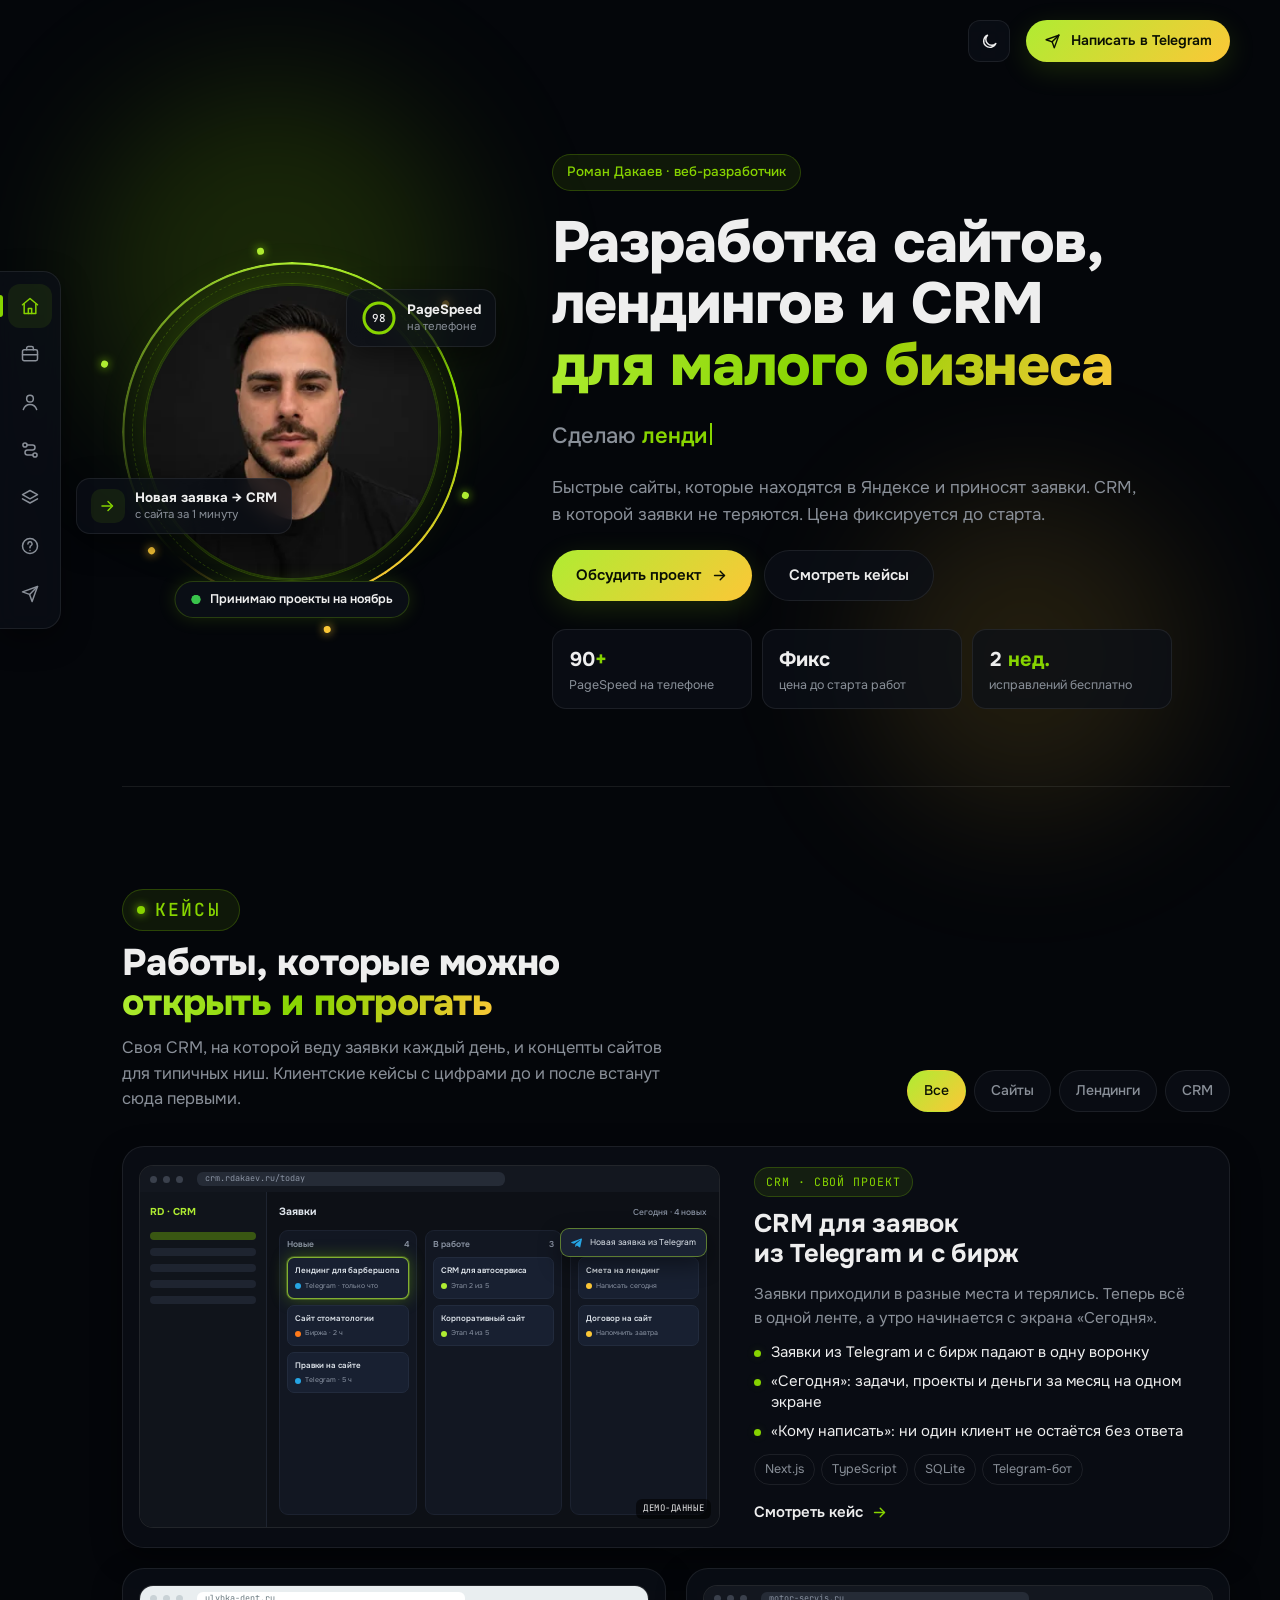
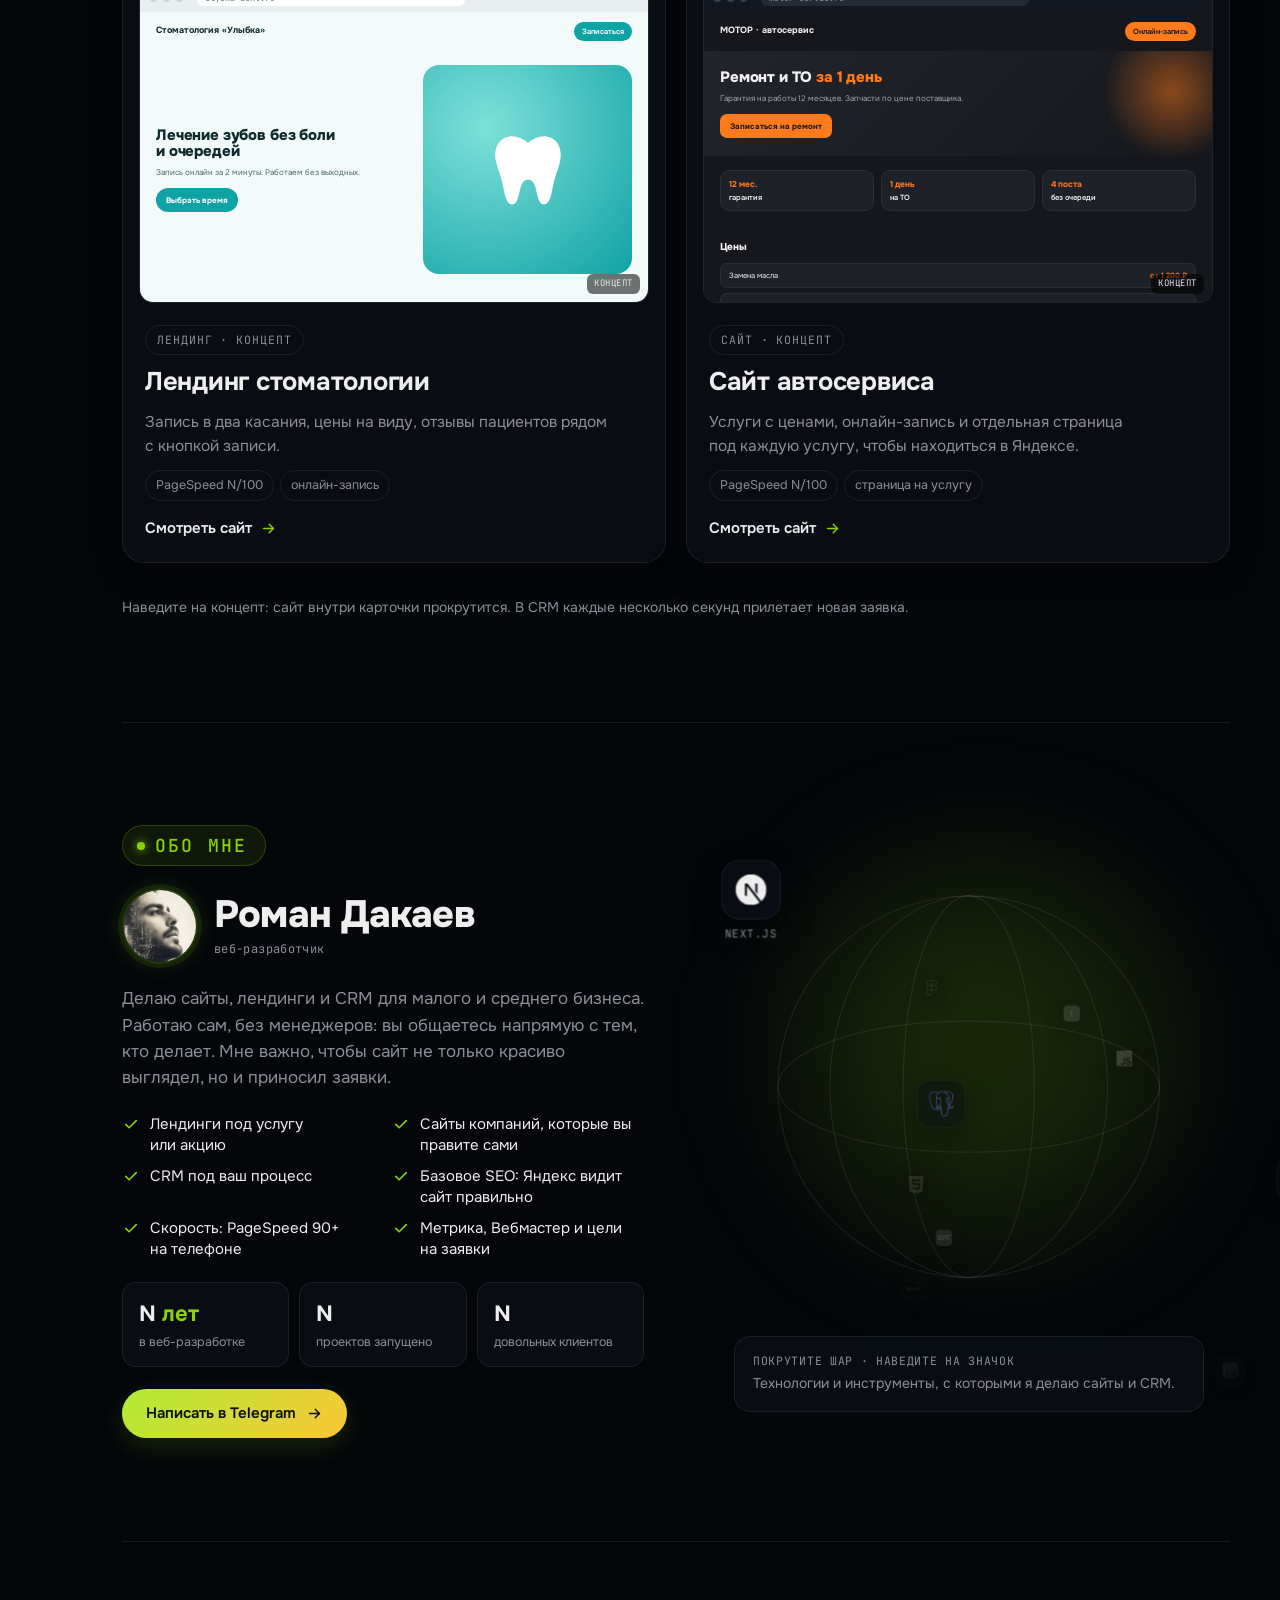
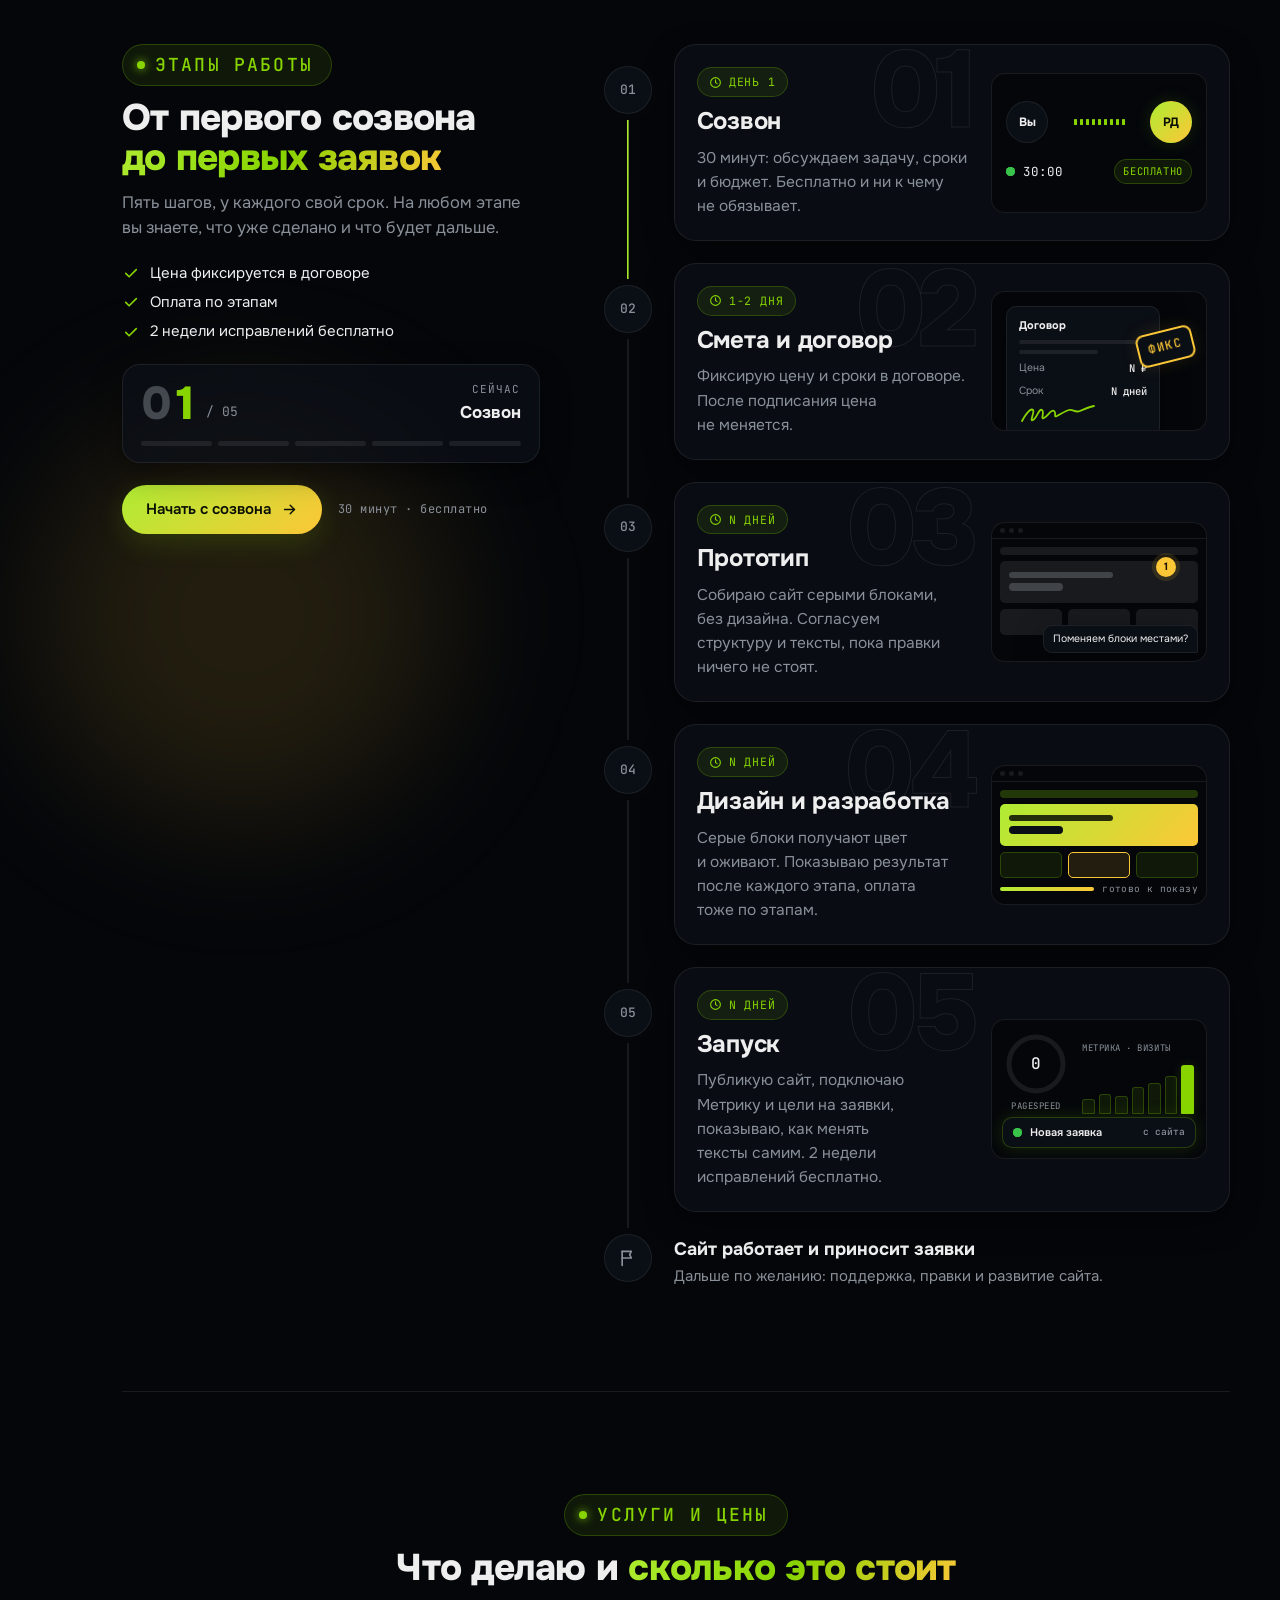
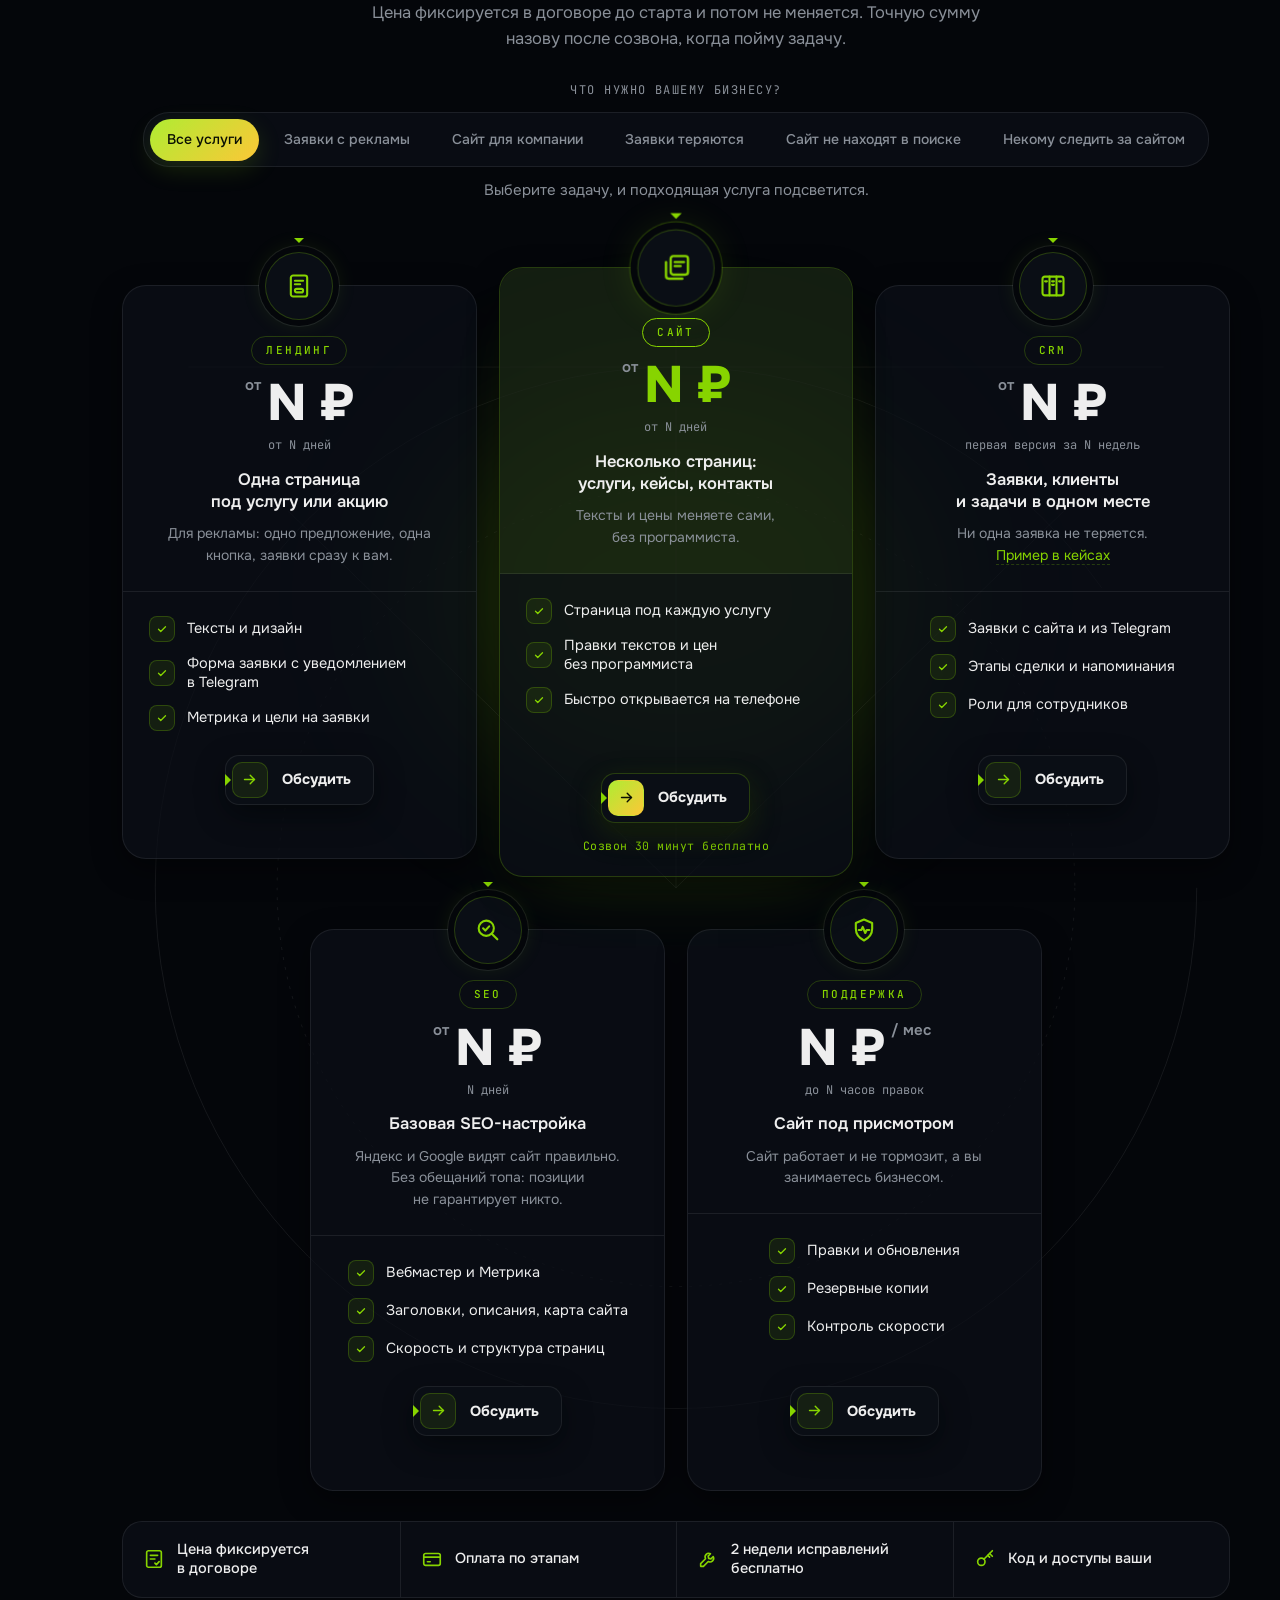
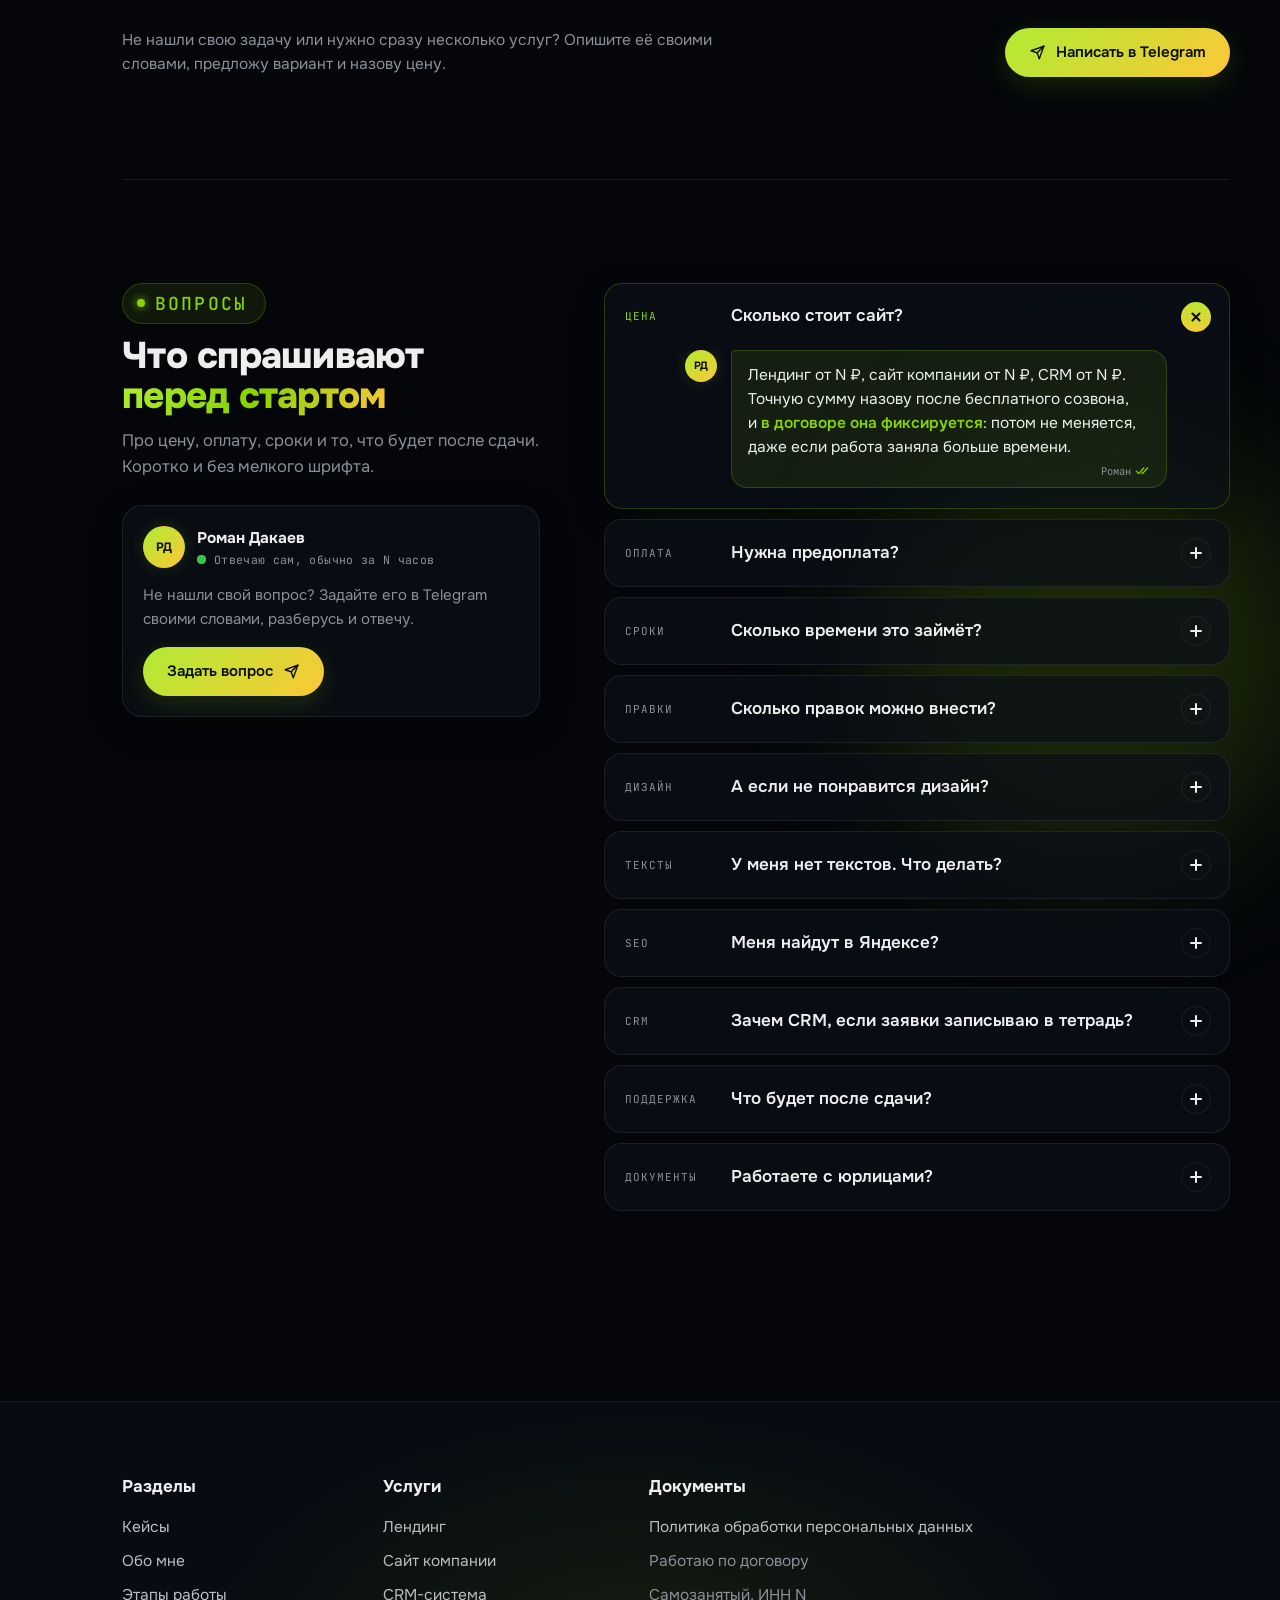
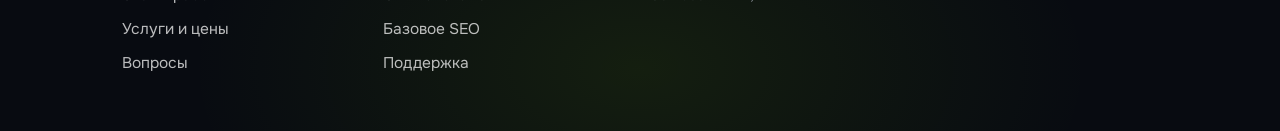
==== commit 4478d47f: "Remove Claude Code from skills globe" ====
--- a/index.html
+++ b/index.html
@@ -706,7 +706,7 @@
   setTimeout(tick, 2600);
 })();
 (function () {
-  var ITEMS = [{"n": "HTML", "c": "#E34F26", "t": "Чистая разметка: сайт понятен поисковикам и открывается в любом браузере", "p": "M1.5 0h21l-1.91 21.563L11.977 24l-8.564-2.438L1.5 0zm7.031 9.75l-.232-2.718 10.059.003.23-2.622L5.412 4.41l.698 8.01h9.126l-.326 3.426-2.91.804-2.955-.81-.188-2.11H6.248l.33 4.171L12 19.351l5.379-1.443.744-8.157H8.531z"}, {"n": "CSS", "c": "#663399", "t": "Аккуратная вёрстка, которая не ломается на телефоне", "p": "M0 0v20.16A3.84 3.84 0 0 0 3.84 24h16.32A3.84 3.84 0 0 0 24 20.16V3.84A3.84 3.84 0 0 0 20.16 0Zm14.256 13.08c1.56 0 2.28 1.08 2.304 2.64h-1.608c.024-.288-.048-.6-.144-.84-.096-.192-.288-.264-.552-.264-.456 0-.696.264-.696.84-.024.576.288.888.768 1.08.72.288 1.608.744 1.92 1.296q.432.648.432 1.656c0 1.608-.912 2.592-2.496 2.592-1.656 0-2.4-1.032-2.424-2.688h1.68c0 .792.264 1.176.792 1.176.264 0 .456-.072.552-.24.192-.312.24-1.176-.048-1.512-.312-.408-.912-.6-1.32-.816q-.828-.396-1.224-.936c-.24-.36-.36-.888-.36-1.536 0-1.44.936-2.472 2.424-2.448m5.4 0c1.584 0 2.304 1.08 2.328 2.64h-1.608c0-.288-.048-.6-.168-.84-.096-.192-.264-.264-.528-.264-.48 0-.72.264-.72.84s.288.888.792 1.08c.696.288 1.608.744 1.92 1.296.264.432.408.984.408 1.656.024 1.608-.888 2.592-2.472 2.592-1.68 0-2.424-1.056-2.448-2.688h1.68c0 .744.264 1.176.792 1.176.264 0 .456-.072.552-.24.216-.312.264-1.176-.048-1.512-.288-.408-.888-.6-1.32-.816-.552-.264-.96-.576-1.2-.936s-.36-.888-.36-1.536c-.024-1.44.912-2.472 2.4-2.448m-11.031.018c.711-.006 1.419.198 1.839.63.432.432.672 1.128.648 1.992H9.336c.024-.456-.096-.792-.432-.96-.312-.144-.768-.048-.888.24-.12.264-.192.576-.168.864v3.504c0 .744.264 1.128.768 1.128a.65.65 0 0 0 .552-.264c.168-.24.192-.552.168-.84h1.776c.096 1.632-.984 2.712-2.568 2.688-1.536 0-2.496-.864-2.472-2.472v-4.032c0-.816.24-1.44.696-1.848.432-.408 1.146-.624 1.857-.63"}, {"n": "JavaScript", "c": "#F7DF1E", "t": "Живые элементы: формы, калькуляторы, анимации", "p": "M0 0h24v24H0V0zm22.034 18.276c-.175-1.095-.888-2.015-3.003-2.873-.736-.345-1.554-.585-1.797-1.14-.091-.33-.105-.51-.046-.705.15-.646.915-.84 1.515-.66.39.12.75.42.976.9 1.034-.676 1.034-.676 1.755-1.125-.27-.42-.404-.601-.586-.78-.63-.705-1.469-1.065-2.834-1.034l-.705.089c-.676.165-1.32.525-1.71 1.005-1.14 1.291-.811 3.541.569 4.471 1.365 1.02 3.361 1.244 3.616 2.205.24 1.17-.87 1.545-1.966 1.41-.811-.18-1.26-.586-1.755-1.336l-1.83 1.051c.21.48.45.689.81 1.109 1.74 1.756 6.09 1.666 6.871-1.004.029-.09.24-.705.074-1.65l.046.067zm-8.983-7.245h-2.248c0 1.938-.009 3.864-.009 5.805 0 1.232.063 2.363-.138 2.711-.33.689-1.18.601-1.566.48-.396-.196-.597-.466-.83-.855-.063-.105-.11-.196-.127-.196l-1.825 1.125c.305.63.75 1.172 1.324 1.517.855.51 2.004.675 3.207.405.783-.226 1.458-.691 1.811-1.411.51-.93.402-2.07.397-3.346.012-2.054 0-4.109 0-6.179l.004-.056z"}, {"n": "React", "c": "#61DAFB", "t": "Удобные личные кабинеты и CRM без перезагрузки страниц", "p": "M14.23 12.004a2.236 2.236 0 0 1-2.235 2.236 2.236 2.236 0 0 1-2.236-2.236 2.236 2.236 0 0 1 2.235-2.236 2.236 2.236 0 0 1 2.236 2.236zm2.648-10.69c-1.346 0-3.107.96-4.888 2.622-1.78-1.653-3.542-2.602-4.887-2.602-.41 0-.783.093-1.106.278-1.375.793-1.683 3.264-.973 6.365C1.98 8.917 0 10.42 0 12.004c0 1.59 1.99 3.097 5.043 4.03-.704 3.113-.39 5.588.988 6.38.32.187.69.275 1.102.275 1.345 0 3.107-.96 4.888-2.624 1.78 1.654 3.542 2.603 4.887 2.603.41 0 .783-.09 1.106-.275 1.374-.792 1.683-3.263.973-6.365C22.02 15.096 24 13.59 24 12.004c0-1.59-1.99-3.097-5.043-4.032.704-3.11.39-5.587-.988-6.38-.318-.184-.688-.277-1.092-.278zm-.005 1.09v.006c.225 0 .406.044.558.127.666.382.955 1.835.73 3.704-.054.46-.142.945-.25 1.44-.96-.236-2.006-.417-3.107-.534-.66-.905-1.345-1.727-2.035-2.447 1.592-1.48 3.087-2.292 4.105-2.295zm-9.77.02c1.012 0 2.514.808 4.11 2.28-.686.72-1.37 1.537-2.02 2.442-1.107.117-2.154.298-3.113.538-.112-.49-.195-.964-.254-1.42-.23-1.868.054-3.32.714-3.707.19-.09.4-.127.563-.132zm4.882 3.05c.455.468.91.992 1.36 1.564-.44-.02-.89-.034-1.345-.034-.46 0-.915.01-1.36.034.44-.572.895-1.096 1.345-1.565zM12 8.1c.74 0 1.477.034 2.202.093.406.582.802 1.203 1.183 1.86.372.64.71 1.29 1.018 1.946-.308.655-.646 1.31-1.013 1.95-.38.66-.773 1.288-1.18 1.87-.728.063-1.466.098-2.21.098-.74 0-1.477-.035-2.202-.093-.406-.582-.802-1.204-1.183-1.86-.372-.64-.71-1.29-1.018-1.946.303-.657.646-1.313 1.013-1.954.38-.66.773-1.286 1.18-1.868.728-.064 1.466-.098 2.21-.098zm-3.635.254c-.24.377-.48.763-.704 1.16-.225.39-.435.782-.635 1.174-.265-.656-.49-1.31-.676-1.947.64-.15 1.315-.283 2.015-.386zm7.26 0c.695.103 1.365.23 2.006.387-.18.632-.405 1.282-.66 1.933-.2-.39-.41-.783-.64-1.174-.225-.392-.465-.774-.705-1.146zm3.063.675c.484.15.944.317 1.375.498 1.732.74 2.852 1.708 2.852 2.476-.005.768-1.125 1.74-2.857 2.475-.42.18-.88.342-1.355.493-.28-.958-.646-1.956-1.1-2.98.45-1.017.81-2.01 1.085-2.964zm-13.395.004c.278.96.645 1.957 1.1 2.98-.45 1.017-.812 2.01-1.086 2.964-.484-.15-.944-.318-1.37-.5-1.732-.737-2.852-1.706-2.852-2.474 0-.768 1.12-1.742 2.852-2.476.42-.18.88-.342 1.356-.494zm11.678 4.28c.265.657.49 1.312.676 1.948-.64.157-1.316.29-2.016.39.24-.375.48-.762.705-1.158.225-.39.435-.788.636-1.18zm-9.945.02c.2.392.41.783.64 1.175.23.39.465.772.705 1.143-.695-.102-1.365-.23-2.006-.386.18-.63.406-1.282.66-1.933zM17.92 16.32c.112.493.2.968.254 1.423.23 1.868-.054 3.32-.714 3.708-.147.09-.338.128-.563.128-1.012 0-2.514-.807-4.11-2.28.686-.72 1.37-1.536 2.02-2.44 1.107-.118 2.154-.3 3.113-.54zm-11.83.01c.96.234 2.006.415 3.107.532.66.905 1.345 1.727 2.035 2.446-1.595 1.483-3.092 2.295-4.11 2.295-.22-.005-.406-.05-.553-.132-.666-.38-.955-1.834-.73-3.703.054-.46.142-.944.25-1.438zm4.56.64c.44.02.89.034 1.345.034.46 0 .915-.01 1.36-.034-.44.572-.895 1.095-1.345 1.565-.455-.47-.91-.993-1.36-1.565z"}, {"n": "Next.js", "c": "auto", "t": "Сайт быстро открывается и хорошо виден Яндексу", "p": "M18.665 21.978C16.758 23.255 14.465 24 12 24 5.377 24 0 18.623 0 12S5.377 0 12 0s12 5.377 12 12c0 3.583-1.574 6.801-4.067 9.001L9.219 7.2H7.2v9.596h1.615V9.251l9.85 12.727Zm-3.332-8.533 1.6 2.061V7.2h-1.6v6.245Z"}, {"n": "Tilda", "c": "#FA8669", "t": "Если сайт нужен быстро и править его хочется самому", "m": "T"}, {"n": "PostgreSQL", "c": "#4169E1", "t": "Надёжное хранение заявок и клиентов в CRM", "p": "M23.5594 14.7228a.5269.5269 0 0 0-.0563-.1191c-.139-.2632-.4768-.3418-1.0074-.2321-1.6533.3411-2.2935.1312-2.5256-.0191 1.342-2.0482 2.445-4.522 3.0411-6.8297.2714-1.0507.7982-3.5237.1222-4.7316a1.5641 1.5641 0 0 0-.1509-.235C21.6931.9086 19.8007.0248 17.5099.0005c-1.4947-.0158-2.7705.3461-3.1161.4794a9.449 9.449 0 0 0-.5159-.0816 8.044 8.044 0 0 0-1.3114-.1278c-1.1822-.0184-2.2038.2642-3.0498.8406-.8573-.3211-4.7888-1.645-7.2219.0788C.9359 2.1526.3086 3.8733.4302 6.3043c.0409.818.5069 3.334 1.2423 5.7436.4598 1.5065.9387 2.7019 1.4334 3.582.553.9942 1.1259 1.5933 1.7143 1.7895.4474.1491 1.1327.1441 1.8581-.7279.8012-.9635 1.5903-1.8258 1.9446-2.2069.4351.2355.9064.3625 1.39.3772a.0569.0569 0 0 0 .0004.0041 11.0312 11.0312 0 0 0-.2472.3054c-.3389.4302-.4094.5197-1.5002.7443-.3102.064-1.1344.2339-1.1464.8115-.0025.1224.0329.2309.0919.3268.2269.4231.9216.6097 1.015.6331 1.3345.3335 2.5044.092 3.3714-.6787-.017 2.231.0775 4.4174.3454 5.0874.2212.5529.7618 1.9045 2.4692 1.9043.2505 0 .5263-.0291.8296-.0941 1.7819-.3821 2.5557-1.1696 2.855-2.9059.1503-.8707.4016-2.8753.5388-4.1012.0169-.0703.0357-.1207.057-.1362.0007-.0005.0697-.0471.4272.0307a.3673.3673 0 0 0 .0443.0068l.2539.0223.0149.001c.8468.0384 1.9114-.1426 2.5312-.4308.6438-.2988 1.8057-1.0323 1.5951-1.6698zM2.371 11.8765c-.7435-2.4358-1.1779-4.8851-1.2123-5.5719-.1086-2.1714.4171-3.6829 1.5623-4.4927 1.8367-1.2986 4.8398-.5408 6.108-.13-.0032.0032-.0066.0061-.0098.0094-2.0238 2.044-1.9758 5.536-1.9708 5.7495-.0002.0823.0066.1989.0162.3593.0348.5873.0996 1.6804-.0735 2.9184-.1609 1.1504.1937 2.2764.9728 3.0892.0806.0841.1648.1631.2518.2374-.3468.3714-1.1004 1.1926-1.9025 2.1576-.5677.6825-.9597.5517-1.0886.5087-.3919-.1307-.813-.5871-1.2381-1.3223-.4796-.839-.9635-2.0317-1.4155-3.5126zm6.0072 5.0871c-.1711-.0428-.3271-.1132-.4322-.1772.0889-.0394.2374-.0902.4833-.1409 1.2833-.2641 1.4815-.4506 1.9143-1.0002.0992-.126.2116-.2687.3673-.4426a.3549.3549 0 0 0 .0737-.1298c.1708-.1513.2724-.1099.4369-.0417.156.0646.3078.26.3695.4752.0291.1016.0619.2945-.0452.4444-.9043 1.2658-2.2216 1.2494-3.1676 1.0128zm2.094-3.988-.0525.141c-.133.3566-.2567.6881-.3334 1.003-.6674-.0021-1.3168-.2872-1.8105-.8024-.6279-.6551-.9131-1.5664-.7825-2.5004.1828-1.3079.1153-2.4468.079-3.0586-.005-.0857-.0095-.1607-.0122-.2199.2957-.2621 1.6659-.9962 2.6429-.7724.4459.1022.7176.4057.8305.928.5846 2.7038.0774 3.8307-.3302 4.7363-.084.1866-.1633.3629-.2311.5454zm7.3637 4.5725c-.0169.1768-.0358.376-.0618.5959l-.146.4383a.3547.3547 0 0 0-.0182.1077c-.0059.4747-.054.6489-.115.8693-.0634.2292-.1353.4891-.1794 1.0575-.11 1.4143-.8782 2.2267-2.4172 2.5565-1.5155.3251-1.7843-.4968-2.0212-1.2217a6.5824 6.5824 0 0 0-.0769-.2266c-.2154-.5858-.1911-1.4119-.1574-2.5551.0165-.5612-.0249-1.9013-.3302-2.6462.0044-.2932.0106-.5909.019-.8918a.3529.3529 0 0 0-.0153-.1126 1.4927 1.4927 0 0 0-.0439-.208c-.1226-.4283-.4213-.7866-.7797-.9351-.1424-.059-.4038-.1672-.7178-.0869.067-.276.1831-.5875.309-.9249l.0529-.142c.0595-.16.134-.3257.213-.5012.4265-.9476 1.0106-2.2453.3766-5.1772-.2374-1.0981-1.0304-1.6343-2.2324-1.5098-.7207.0746-1.3799.3654-1.7088.5321a5.6716 5.6716 0 0 0-.1958.1041c.0918-1.1064.4386-3.1741 1.7357-4.4823a4.0306 4.0306 0 0 1 .3033-.276.3532.3532 0 0 0 .1447-.0644c.7524-.5706 1.6945-.8506 2.802-.8325.4091.0067.8017.0339 1.1742.081 1.939.3544 3.2439 1.4468 4.0359 2.3827.8143.9623 1.2552 1.9315 1.4312 2.4543-1.3232-.1346-2.2234.1268-2.6797.779-.9926 1.4189.543 4.1729 1.2811 5.4964.1353.2426.2522.4522.2889.5413.2403.5825.5515.9713.7787 1.2552.0696.087.1372.1714.1885.245-.4008.1155-1.1208.3825-1.0552 1.717-.0123.1563-.0423.4469-.0834.8148-.0461.2077-.0702.4603-.0994.7662zm.8905-1.6211c-.0405-.8316.2691-.9185.5967-1.0105a2.8566 2.8566 0 0 0 .135-.0406 1.202 1.202 0 0 0 .1342.103c.5703.3765 1.5823.4213 3.0068.1344-.2016.1769-.5189.3994-.9533.6011-.4098.1903-1.0957.333-1.7473.3636-.7197.0336-1.0859-.0807-1.1721-.151zm.5695-9.2712c-.0059.3508-.0542.6692-.1054 1.0017-.055.3576-.112.7274-.1264 1.1762-.0142.4368.0404.8909.0932 1.3301.1066.887.216 1.8003-.2075 2.7014a3.5272 3.5272 0 0 1-.1876-.3856c-.0527-.1276-.1669-.3326-.3251-.6162-.6156-1.1041-2.0574-3.6896-1.3193-4.7446.3795-.5427 1.3408-.5661 2.1781-.463zm.2284 7.0137a12.3762 12.3762 0 0 0-.0853-.1074l-.0355-.0444c.7262-1.1995.5842-2.3862.4578-3.4385-.0519-.4318-.1009-.8396-.0885-1.2226.0129-.4061.0666-.7543.1185-1.0911.0639-.415.1288-.8443.1109-1.3505.0134-.0531.0188-.1158.0118-.1902-.0457-.4855-.5999-1.938-1.7294-3.253-.6076-.7073-1.4896-1.4972-2.6889-2.0395.5251-.1066 1.2328-.2035 2.0244-.1859 2.0515.0456 3.6746.8135 4.8242 2.2824a.908.908 0 0 1 .0667.1002c.7231 1.3556-.2762 6.2751-2.9867 10.5405zm-8.8166-6.1162c-.025.1794-.3089.4225-.6211.4225a.5821.5821 0 0 1-.0809-.0056c-.1873-.026-.3765-.144-.5059-.3156-.0458-.0605-.1203-.178-.1055-.2844.0055-.0401.0261-.0985.0925-.1488.1182-.0894.3518-.1226.6096-.0867.3163.0441.6426.1938.6113.4186zm7.9305-.4114c.0111.0792-.049.201-.1531.3102-.0683.0717-.212.1961-.4079.2232a.5456.5456 0 0 1-.075.0052c-.2935 0-.5414-.2344-.5607-.3717-.024-.1765.2641-.3106.5611-.352.297-.0414.6111.0088.6356.1851z"}, {"n": "MySQL", "c": "#4479A1", "t": "Работаю и с вашей готовой базой, если она уже есть", "p": "M16.405 5.501c-.115 0-.193.014-.274.033v.013h.014c.054.104.146.18.214.273.054.107.1.214.154.32l.014-.015c.094-.066.14-.172.14-.333-.04-.047-.046-.094-.08-.14-.04-.067-.126-.1-.18-.153zM5.77 18.695h-.927a50.854 50.854 0 00-.27-4.41h-.008l-1.41 4.41H2.45l-1.4-4.41h-.01a72.892 72.892 0 00-.195 4.41H0c.055-1.966.192-3.81.41-5.53h1.15l1.335 4.064h.008l1.347-4.064h1.095c.242 2.015.384 3.86.428 5.53zm4.017-4.08c-.378 2.045-.876 3.533-1.492 4.46-.482.716-1.01 1.073-1.583 1.073-.153 0-.34-.046-.566-.138v-.494c.11.017.24.026.386.026.268 0 .483-.075.647-.222.197-.18.295-.382.295-.605 0-.155-.077-.47-.23-.944L6.23 14.615h.91l.727 2.36c.164.536.233.91.205 1.123.4-1.064.678-2.227.835-3.483zm12.325 4.08h-2.63v-5.53h.885v4.85h1.745zm-3.32.135l-1.016-.5c.09-.076.177-.158.255-.25.433-.506.648-1.258.648-2.253 0-1.83-.718-2.746-2.155-2.746-.704 0-1.254.232-1.65.697-.43.508-.646 1.256-.646 2.245 0 .972.19 1.686.574 2.14.35.41.877.615 1.583.615.264 0 .506-.033.725-.098l1.325.772.36-.622zM15.5 17.588c-.225-.36-.337-.94-.337-1.736 0-1.393.424-2.09 1.27-2.09.443 0 .77.167.977.5.224.362.336.936.336 1.723 0 1.404-.424 2.108-1.27 2.108-.445 0-.77-.167-.978-.5zm-1.658-.425c0 .47-.172.856-.516 1.156-.344.3-.803.45-1.384.45-.543 0-1.064-.172-1.573-.515l.237-.476c.438.22.833.328 1.19.328.332 0 .593-.073.783-.22a.754.754 0 00.3-.615c0-.33-.23-.61-.648-.845-.388-.213-1.163-.657-1.163-.657-.422-.307-.632-.636-.632-1.177 0-.45.157-.81.47-1.085.315-.278.72-.415 1.22-.415.512 0 .98.136 1.4.41l-.213.476a2.726 2.726 0 00-1.064-.23c-.283 0-.502.068-.654.206a.685.685 0 00-.248.524c0 .328.234.61.666.85.393.215 1.187.67 1.187.67.433.305.648.63.648 1.168zm9.382-5.852c-.535-.014-.95.04-1.297.188-.1.04-.26.04-.274.167.055.053.063.14.11.214.08.134.218.313.346.407.14.11.28.216.427.31.26.16.555.255.81.416.145.094.293.213.44.313.073.05.12.14.214.172v-.02c-.046-.06-.06-.147-.105-.214-.067-.067-.134-.127-.2-.193a3.223 3.223 0 00-.695-.675c-.214-.146-.682-.35-.77-.595l-.013-.014c.146-.013.32-.066.46-.106.227-.06.435-.047.67-.106.106-.027.213-.06.32-.094v-.06c-.12-.12-.21-.283-.334-.395a8.867 8.867 0 00-1.104-.823c-.21-.134-.476-.22-.697-.334-.08-.04-.214-.06-.26-.127-.12-.146-.19-.34-.275-.514a17.69 17.69 0 01-.547-1.163c-.12-.262-.193-.523-.34-.763-.69-1.137-1.437-1.826-2.586-2.5-.247-.14-.543-.2-.856-.274-.167-.008-.334-.02-.5-.027-.11-.047-.216-.174-.31-.235-.38-.24-1.364-.76-1.644-.072-.18.434.267.862.422 1.082.115.153.26.328.34.5.047.116.06.235.107.356.106.294.207.622.347.897.073.14.153.287.247.413.054.073.146.107.167.227-.094.136-.1.334-.154.5-.24.757-.146 1.693.194 2.25.107.166.362.534.703.393.3-.12.234-.5.32-.835.02-.08.007-.133.048-.187v.015c.094.188.188.367.274.555.206.328.566.668.867.895.16.12.287.328.487.402v-.02h-.015c-.043-.058-.1-.086-.154-.133a3.445 3.445 0 01-.35-.4 8.76 8.76 0 01-.747-1.218c-.11-.21-.202-.436-.29-.643-.04-.08-.04-.2-.107-.24-.1.146-.247.273-.32.453-.127.288-.14.642-.188 1.01-.027.007-.014 0-.027.014-.214-.052-.287-.274-.367-.46-.2-.475-.233-1.238-.06-1.785.047-.14.247-.582.167-.716-.042-.127-.174-.2-.247-.303a2.478 2.478 0 01-.24-.427c-.16-.374-.24-.788-.414-1.162-.08-.173-.22-.354-.334-.513-.127-.18-.267-.307-.368-.52-.033-.073-.08-.194-.027-.274.014-.054.042-.075.094-.09.088-.072.335.022.422.062.247.1.455.194.662.334.094.066.195.193.315.226h.14c.214.047.455.014.655.073.355.114.675.28.962.46a5.953 5.953 0 012.085 2.286c.08.154.115.295.188.455.14.33.313.663.455.982.14.315.275.636.476.897.1.14.502.213.682.286.133.06.34.115.46.188.23.14.454.3.67.454.11.076.443.243.463.378z"}, {"n": "SEO", "c": "var(--lime)", "fg": "var(--btn-text)", "t": "Сайт с первого дня настроен, чтобы его находили в Яндексе и Google", "m": "SEO"}, {"n": "Figma", "c": "#F24E1E", "t": "Сначала макет, потом вёрстка: вы видите сайт до начала работ", "p": "M15.852 8.981h-4.588V0h4.588c2.476 0 4.49 2.014 4.49 4.49s-2.014 4.491-4.49 4.491zM12.735 7.51h3.117c1.665 0 3.019-1.355 3.019-3.019s-1.355-3.019-3.019-3.019h-3.117V7.51zm0 1.471H8.148c-2.476 0-4.49-2.014-4.49-4.49S5.672 0 8.148 0h4.588v8.981zm-4.587-7.51c-1.665 0-3.019 1.355-3.019 3.019s1.354 3.02 3.019 3.02h3.117V1.471H8.148zm4.587 15.019H8.148c-2.476 0-4.49-2.014-4.49-4.49s2.014-4.49 4.49-4.49h4.588v8.98zM8.148 8.981c-1.665 0-3.019 1.355-3.019 3.019s1.355 3.019 3.019 3.019h3.117V8.981H8.148zM8.172 24c-2.489 0-4.515-2.014-4.515-4.49s2.014-4.49 4.49-4.49h4.588v4.441c0 2.503-2.047 4.539-4.563 4.539zm-.024-7.51a3.023 3.023 0 0 0-3.019 3.019c0 1.665 1.365 3.019 3.044 3.019 1.705 0 3.093-1.376 3.093-3.068v-2.97H8.148zm7.704 0h-.098c-2.476 0-4.49-2.014-4.49-4.49s2.014-4.49 4.49-4.49h.098c2.476 0 4.49 2.014 4.49 4.49s-2.014 4.49-4.49 4.49zm-.097-7.509c-1.665 0-3.019 1.355-3.019 3.019s1.355 3.019 3.019 3.019h.098c1.665 0 3.019-1.355 3.019-3.019s-1.355-3.019-3.019-3.019h-.098z"}, {"n": "Claude Code", "c": "#D97757", "t": "ИИ-помощник в разработке: рутина быстрее, сроки короче", "p": "m4.7144 15.9555 4.7174-2.6471.079-.2307-.079-.1275h-.2307l-.7893-.0486-2.6956-.0729-2.3375-.0971-2.2646-.1214-.5707-.1215-.5343-.7042.0546-.3522.4797-.3218.686.0608 1.5179.1032 2.2767.1578 1.6514.0972 2.4468.255h.3886l.0546-.1579-.1336-.0971-.1032-.0972L6.973 9.8356l-2.55-1.6879-1.3356-.9714-.7225-.4918-.3643-.4614-.1578-1.0078.6557-.7225.8803.0607.2246.0607.8925.686 1.9064 1.4754 2.4893 1.8336.3643.3035.1457-.1032.0182-.0728-.164-.2733-1.3539-2.4467-1.445-2.4893-.6435-1.032-.17-.6194c-.0607-.255-.1032-.4674-.1032-.7285L6.287.1335 6.6997 0l.9957.1336.419.3642.6192 1.4147 1.0018 2.2282 1.5543 3.0296.4553.8985.2429.8318.091.255h.1579v-.1457l.1275-1.706.2368-2.0947.2307-2.6957.0789-.7589.3764-.9107.7468-.4918.5828.2793.4797.686-.0668.4433-.2853 1.8517-.5586 2.9021-.3643 1.9429h.2125l.2429-.2429.9835-1.3053 1.6514-2.0643.7286-.8196.85-.9046.5464-.4311h1.0321l.759 1.1293-.34 1.1657-1.0625 1.3478-.8804 1.1414-1.2628 1.7-.7893 1.36.0729.1093.1882-.0183 2.8535-.607 1.5421-.2794 1.8396-.3157.8318.3886.091.3946-.3278.8075-1.967.4857-2.3072.4614-3.4364.8136-.0425.0304.0486.0607 1.5482.1457.6618.0364h1.621l3.0175.2247.7892.522.4736.6376-.079.4857-1.2142.6193-1.6393-.3886-3.825-.9107-1.3113-.3279h-.1822v.1093l1.0929 1.0686 2.0035 1.8092 2.5075 2.3314.1275.5768-.3218.4554-.34-.0486-2.2039-1.6575-.85-.7468-1.9246-1.621h-.1275v.17l.4432.6496 2.3436 3.5214.1214 1.0807-.17.3521-.6071.2125-.6679-.1214-1.3721-1.9246L14.38 17.959l-1.1414-1.9428-.1397.079-.674 7.2552-.3156.3703-.7286.2793-.6071-.4614-.3218-.7468.3218-1.4753.3886-1.9246.3157-1.53.2853-1.9004.17-.6314-.0121-.0425-.1397.0182-1.4328 1.9672-2.1796 2.9446-1.7243 1.8456-.4128.164-.7164-.3704.0667-.6618.4008-.5889 2.386-3.0357 1.4389-1.882.929-1.0868-.0062-.1579h-.0546l-6.3385 4.1164-1.1293.1457-.4857-.4554.0608-.7467.2307-.2429 1.9064-1.3114Z"}, {"n": "ChatGPT", "c": "#10A37F", "t": "Помогает с черновиками текстов, а довожу их я сам", "m": "GPT"}];
+  var ITEMS = [{"n": "HTML", "c": "#E34F26", "t": "Чистая разметка: сайт понятен поисковикам и открывается в любом браузере", "p": "M1.5 0h21l-1.91 21.563L11.977 24l-8.564-2.438L1.5 0zm7.031 9.75l-.232-2.718 10.059.003.23-2.622L5.412 4.41l.698 8.01h9.126l-.326 3.426-2.91.804-2.955-.81-.188-2.11H6.248l.33 4.171L12 19.351l5.379-1.443.744-8.157H8.531z"}, {"n": "CSS", "c": "#663399", "t": "Аккуратная вёрстка, которая не ломается на телефоне", "p": "M0 0v20.16A3.84 3.84 0 0 0 3.84 24h16.32A3.84 3.84 0 0 0 24 20.16V3.84A3.84 3.84 0 0 0 20.16 0Zm14.256 13.08c1.56 0 2.28 1.08 2.304 2.64h-1.608c.024-.288-.048-.6-.144-.84-.096-.192-.288-.264-.552-.264-.456 0-.696.264-.696.84-.024.576.288.888.768 1.08.72.288 1.608.744 1.92 1.296q.432.648.432 1.656c0 1.608-.912 2.592-2.496 2.592-1.656 0-2.4-1.032-2.424-2.688h1.68c0 .792.264 1.176.792 1.176.264 0 .456-.072.552-.24.192-.312.24-1.176-.048-1.512-.312-.408-.912-.6-1.32-.816q-.828-.396-1.224-.936c-.24-.36-.36-.888-.36-1.536 0-1.44.936-2.472 2.424-2.448m5.4 0c1.584 0 2.304 1.08 2.328 2.64h-1.608c0-.288-.048-.6-.168-.84-.096-.192-.264-.264-.528-.264-.48 0-.72.264-.72.84s.288.888.792 1.08c.696.288 1.608.744 1.92 1.296.264.432.408.984.408 1.656.024 1.608-.888 2.592-2.472 2.592-1.68 0-2.424-1.056-2.448-2.688h1.68c0 .744.264 1.176.792 1.176.264 0 .456-.072.552-.24.216-.312.264-1.176-.048-1.512-.288-.408-.888-.6-1.32-.816-.552-.264-.96-.576-1.2-.936s-.36-.888-.36-1.536c-.024-1.44.912-2.472 2.4-2.448m-11.031.018c.711-.006 1.419.198 1.839.63.432.432.672 1.128.648 1.992H9.336c.024-.456-.096-.792-.432-.96-.312-.144-.768-.048-.888.24-.12.264-.192.576-.168.864v3.504c0 .744.264 1.128.768 1.128a.65.65 0 0 0 .552-.264c.168-.24.192-.552.168-.84h1.776c.096 1.632-.984 2.712-2.568 2.688-1.536 0-2.496-.864-2.472-2.472v-4.032c0-.816.24-1.44.696-1.848.432-.408 1.146-.624 1.857-.63"}, {"n": "JavaScript", "c": "#F7DF1E", "t": "Живые элементы: формы, калькуляторы, анимации", "p": "M0 0h24v24H0V0zm22.034 18.276c-.175-1.095-.888-2.015-3.003-2.873-.736-.345-1.554-.585-1.797-1.14-.091-.33-.105-.51-.046-.705.15-.646.915-.84 1.515-.66.39.12.75.42.976.9 1.034-.676 1.034-.676 1.755-1.125-.27-.42-.404-.601-.586-.78-.63-.705-1.469-1.065-2.834-1.034l-.705.089c-.676.165-1.32.525-1.71 1.005-1.14 1.291-.811 3.541.569 4.471 1.365 1.02 3.361 1.244 3.616 2.205.24 1.17-.87 1.545-1.966 1.41-.811-.18-1.26-.586-1.755-1.336l-1.83 1.051c.21.48.45.689.81 1.109 1.74 1.756 6.09 1.666 6.871-1.004.029-.09.24-.705.074-1.65l.046.067zm-8.983-7.245h-2.248c0 1.938-.009 3.864-.009 5.805 0 1.232.063 2.363-.138 2.711-.33.689-1.18.601-1.566.48-.396-.196-.597-.466-.83-.855-.063-.105-.11-.196-.127-.196l-1.825 1.125c.305.63.75 1.172 1.324 1.517.855.51 2.004.675 3.207.405.783-.226 1.458-.691 1.811-1.411.51-.93.402-2.07.397-3.346.012-2.054 0-4.109 0-6.179l.004-.056z"}, {"n": "React", "c": "#61DAFB", "t": "Удобные личные кабинеты и CRM без перезагрузки страниц", "p": "M14.23 12.004a2.236 2.236 0 0 1-2.235 2.236 2.236 2.236 0 0 1-2.236-2.236 2.236 2.236 0 0 1 2.235-2.236 2.236 2.236 0 0 1 2.236 2.236zm2.648-10.69c-1.346 0-3.107.96-4.888 2.622-1.78-1.653-3.542-2.602-4.887-2.602-.41 0-.783.093-1.106.278-1.375.793-1.683 3.264-.973 6.365C1.98 8.917 0 10.42 0 12.004c0 1.59 1.99 3.097 5.043 4.03-.704 3.113-.39 5.588.988 6.38.32.187.69.275 1.102.275 1.345 0 3.107-.96 4.888-2.624 1.78 1.654 3.542 2.603 4.887 2.603.41 0 .783-.09 1.106-.275 1.374-.792 1.683-3.263.973-6.365C22.02 15.096 24 13.59 24 12.004c0-1.59-1.99-3.097-5.043-4.032.704-3.11.39-5.587-.988-6.38-.318-.184-.688-.277-1.092-.278zm-.005 1.09v.006c.225 0 .406.044.558.127.666.382.955 1.835.73 3.704-.054.46-.142.945-.25 1.44-.96-.236-2.006-.417-3.107-.534-.66-.905-1.345-1.727-2.035-2.447 1.592-1.48 3.087-2.292 4.105-2.295zm-9.77.02c1.012 0 2.514.808 4.11 2.28-.686.72-1.37 1.537-2.02 2.442-1.107.117-2.154.298-3.113.538-.112-.49-.195-.964-.254-1.42-.23-1.868.054-3.32.714-3.707.19-.09.4-.127.563-.132zm4.882 3.05c.455.468.91.992 1.36 1.564-.44-.02-.89-.034-1.345-.034-.46 0-.915.01-1.36.034.44-.572.895-1.096 1.345-1.565zM12 8.1c.74 0 1.477.034 2.202.093.406.582.802 1.203 1.183 1.86.372.64.71 1.29 1.018 1.946-.308.655-.646 1.31-1.013 1.95-.38.66-.773 1.288-1.18 1.87-.728.063-1.466.098-2.21.098-.74 0-1.477-.035-2.202-.093-.406-.582-.802-1.204-1.183-1.86-.372-.64-.71-1.29-1.018-1.946.303-.657.646-1.313 1.013-1.954.38-.66.773-1.286 1.18-1.868.728-.064 1.466-.098 2.21-.098zm-3.635.254c-.24.377-.48.763-.704 1.16-.225.39-.435.782-.635 1.174-.265-.656-.49-1.31-.676-1.947.64-.15 1.315-.283 2.015-.386zm7.26 0c.695.103 1.365.23 2.006.387-.18.632-.405 1.282-.66 1.933-.2-.39-.41-.783-.64-1.174-.225-.392-.465-.774-.705-1.146zm3.063.675c.484.15.944.317 1.375.498 1.732.74 2.852 1.708 2.852 2.476-.005.768-1.125 1.74-2.857 2.475-.42.18-.88.342-1.355.493-.28-.958-.646-1.956-1.1-2.98.45-1.017.81-2.01 1.085-2.964zm-13.395.004c.278.96.645 1.957 1.1 2.98-.45 1.017-.812 2.01-1.086 2.964-.484-.15-.944-.318-1.37-.5-1.732-.737-2.852-1.706-2.852-2.474 0-.768 1.12-1.742 2.852-2.476.42-.18.88-.342 1.356-.494zm11.678 4.28c.265.657.49 1.312.676 1.948-.64.157-1.316.29-2.016.39.24-.375.48-.762.705-1.158.225-.39.435-.788.636-1.18zm-9.945.02c.2.392.41.783.64 1.175.23.39.465.772.705 1.143-.695-.102-1.365-.23-2.006-.386.18-.63.406-1.282.66-1.933zM17.92 16.32c.112.493.2.968.254 1.423.23 1.868-.054 3.32-.714 3.708-.147.09-.338.128-.563.128-1.012 0-2.514-.807-4.11-2.28.686-.72 1.37-1.536 2.02-2.44 1.107-.118 2.154-.3 3.113-.54zm-11.83.01c.96.234 2.006.415 3.107.532.66.905 1.345 1.727 2.035 2.446-1.595 1.483-3.092 2.295-4.11 2.295-.22-.005-.406-.05-.553-.132-.666-.38-.955-1.834-.73-3.703.054-.46.142-.944.25-1.438zm4.56.64c.44.02.89.034 1.345.034.46 0 .915-.01 1.36-.034-.44.572-.895 1.095-1.345 1.565-.455-.47-.91-.993-1.36-1.565z"}, {"n": "Next.js", "c": "auto", "t": "Сайт быстро открывается и хорошо виден Яндексу", "p": "M18.665 21.978C16.758 23.255 14.465 24 12 24 5.377 24 0 18.623 0 12S5.377 0 12 0s12 5.377 12 12c0 3.583-1.574 6.801-4.067 9.001L9.219 7.2H7.2v9.596h1.615V9.251l9.85 12.727Zm-3.332-8.533 1.6 2.061V7.2h-1.6v6.245Z"}, {"n": "Tilda", "c": "#FA8669", "t": "Если сайт нужен быстро и править его хочется самому", "m": "T"}, {"n": "PostgreSQL", "c": "#4169E1", "t": "Надёжное хранение заявок и клиентов в CRM", "p": "M23.5594 14.7228a.5269.5269 0 0 0-.0563-.1191c-.139-.2632-.4768-.3418-1.0074-.2321-1.6533.3411-2.2935.1312-2.5256-.0191 1.342-2.0482 2.445-4.522 3.0411-6.8297.2714-1.0507.7982-3.5237.1222-4.7316a1.5641 1.5641 0 0 0-.1509-.235C21.6931.9086 19.8007.0248 17.5099.0005c-1.4947-.0158-2.7705.3461-3.1161.4794a9.449 9.449 0 0 0-.5159-.0816 8.044 8.044 0 0 0-1.3114-.1278c-1.1822-.0184-2.2038.2642-3.0498.8406-.8573-.3211-4.7888-1.645-7.2219.0788C.9359 2.1526.3086 3.8733.4302 6.3043c.0409.818.5069 3.334 1.2423 5.7436.4598 1.5065.9387 2.7019 1.4334 3.582.553.9942 1.1259 1.5933 1.7143 1.7895.4474.1491 1.1327.1441 1.8581-.7279.8012-.9635 1.5903-1.8258 1.9446-2.2069.4351.2355.9064.3625 1.39.3772a.0569.0569 0 0 0 .0004.0041 11.0312 11.0312 0 0 0-.2472.3054c-.3389.4302-.4094.5197-1.5002.7443-.3102.064-1.1344.2339-1.1464.8115-.0025.1224.0329.2309.0919.3268.2269.4231.9216.6097 1.015.6331 1.3345.3335 2.5044.092 3.3714-.6787-.017 2.231.0775 4.4174.3454 5.0874.2212.5529.7618 1.9045 2.4692 1.9043.2505 0 .5263-.0291.8296-.0941 1.7819-.3821 2.5557-1.1696 2.855-2.9059.1503-.8707.4016-2.8753.5388-4.1012.0169-.0703.0357-.1207.057-.1362.0007-.0005.0697-.0471.4272.0307a.3673.3673 0 0 0 .0443.0068l.2539.0223.0149.001c.8468.0384 1.9114-.1426 2.5312-.4308.6438-.2988 1.8057-1.0323 1.5951-1.6698zM2.371 11.8765c-.7435-2.4358-1.1779-4.8851-1.2123-5.5719-.1086-2.1714.4171-3.6829 1.5623-4.4927 1.8367-1.2986 4.8398-.5408 6.108-.13-.0032.0032-.0066.0061-.0098.0094-2.0238 2.044-1.9758 5.536-1.9708 5.7495-.0002.0823.0066.1989.0162.3593.0348.5873.0996 1.6804-.0735 2.9184-.1609 1.1504.1937 2.2764.9728 3.0892.0806.0841.1648.1631.2518.2374-.3468.3714-1.1004 1.1926-1.9025 2.1576-.5677.6825-.9597.5517-1.0886.5087-.3919-.1307-.813-.5871-1.2381-1.3223-.4796-.839-.9635-2.0317-1.4155-3.5126zm6.0072 5.0871c-.1711-.0428-.3271-.1132-.4322-.1772.0889-.0394.2374-.0902.4833-.1409 1.2833-.2641 1.4815-.4506 1.9143-1.0002.0992-.126.2116-.2687.3673-.4426a.3549.3549 0 0 0 .0737-.1298c.1708-.1513.2724-.1099.4369-.0417.156.0646.3078.26.3695.4752.0291.1016.0619.2945-.0452.4444-.9043 1.2658-2.2216 1.2494-3.1676 1.0128zm2.094-3.988-.0525.141c-.133.3566-.2567.6881-.3334 1.003-.6674-.0021-1.3168-.2872-1.8105-.8024-.6279-.6551-.9131-1.5664-.7825-2.5004.1828-1.3079.1153-2.4468.079-3.0586-.005-.0857-.0095-.1607-.0122-.2199.2957-.2621 1.6659-.9962 2.6429-.7724.4459.1022.7176.4057.8305.928.5846 2.7038.0774 3.8307-.3302 4.7363-.084.1866-.1633.3629-.2311.5454zm7.3637 4.5725c-.0169.1768-.0358.376-.0618.5959l-.146.4383a.3547.3547 0 0 0-.0182.1077c-.0059.4747-.054.6489-.115.8693-.0634.2292-.1353.4891-.1794 1.0575-.11 1.4143-.8782 2.2267-2.4172 2.5565-1.5155.3251-1.7843-.4968-2.0212-1.2217a6.5824 6.5824 0 0 0-.0769-.2266c-.2154-.5858-.1911-1.4119-.1574-2.5551.0165-.5612-.0249-1.9013-.3302-2.6462.0044-.2932.0106-.5909.019-.8918a.3529.3529 0 0 0-.0153-.1126 1.4927 1.4927 0 0 0-.0439-.208c-.1226-.4283-.4213-.7866-.7797-.9351-.1424-.059-.4038-.1672-.7178-.0869.067-.276.1831-.5875.309-.9249l.0529-.142c.0595-.16.134-.3257.213-.5012.4265-.9476 1.0106-2.2453.3766-5.1772-.2374-1.0981-1.0304-1.6343-2.2324-1.5098-.7207.0746-1.3799.3654-1.7088.5321a5.6716 5.6716 0 0 0-.1958.1041c.0918-1.1064.4386-3.1741 1.7357-4.4823a4.0306 4.0306 0 0 1 .3033-.276.3532.3532 0 0 0 .1447-.0644c.7524-.5706 1.6945-.8506 2.802-.8325.4091.0067.8017.0339 1.1742.081 1.939.3544 3.2439 1.4468 4.0359 2.3827.8143.9623 1.2552 1.9315 1.4312 2.4543-1.3232-.1346-2.2234.1268-2.6797.779-.9926 1.4189.543 4.1729 1.2811 5.4964.1353.2426.2522.4522.2889.5413.2403.5825.5515.9713.7787 1.2552.0696.087.1372.1714.1885.245-.4008.1155-1.1208.3825-1.0552 1.717-.0123.1563-.0423.4469-.0834.8148-.0461.2077-.0702.4603-.0994.7662zm.8905-1.6211c-.0405-.8316.2691-.9185.5967-1.0105a2.8566 2.8566 0 0 0 .135-.0406 1.202 1.202 0 0 0 .1342.103c.5703.3765 1.5823.4213 3.0068.1344-.2016.1769-.5189.3994-.9533.6011-.4098.1903-1.0957.333-1.7473.3636-.7197.0336-1.0859-.0807-1.1721-.151zm.5695-9.2712c-.0059.3508-.0542.6692-.1054 1.0017-.055.3576-.112.7274-.1264 1.1762-.0142.4368.0404.8909.0932 1.3301.1066.887.216 1.8003-.2075 2.7014a3.5272 3.5272 0 0 1-.1876-.3856c-.0527-.1276-.1669-.3326-.3251-.6162-.6156-1.1041-2.0574-3.6896-1.3193-4.7446.3795-.5427 1.3408-.5661 2.1781-.463zm.2284 7.0137a12.3762 12.3762 0 0 0-.0853-.1074l-.0355-.0444c.7262-1.1995.5842-2.3862.4578-3.4385-.0519-.4318-.1009-.8396-.0885-1.2226.0129-.4061.0666-.7543.1185-1.0911.0639-.415.1288-.8443.1109-1.3505.0134-.0531.0188-.1158.0118-.1902-.0457-.4855-.5999-1.938-1.7294-3.253-.6076-.7073-1.4896-1.4972-2.6889-2.0395.5251-.1066 1.2328-.2035 2.0244-.1859 2.0515.0456 3.6746.8135 4.8242 2.2824a.908.908 0 0 1 .0667.1002c.7231 1.3556-.2762 6.2751-2.9867 10.5405zm-8.8166-6.1162c-.025.1794-.3089.4225-.6211.4225a.5821.5821 0 0 1-.0809-.0056c-.1873-.026-.3765-.144-.5059-.3156-.0458-.0605-.1203-.178-.1055-.2844.0055-.0401.0261-.0985.0925-.1488.1182-.0894.3518-.1226.6096-.0867.3163.0441.6426.1938.6113.4186zm7.9305-.4114c.0111.0792-.049.201-.1531.3102-.0683.0717-.212.1961-.4079.2232a.5456.5456 0 0 1-.075.0052c-.2935 0-.5414-.2344-.5607-.3717-.024-.1765.2641-.3106.5611-.352.297-.0414.6111.0088.6356.1851z"}, {"n": "MySQL", "c": "#4479A1", "t": "Работаю и с вашей готовой базой, если она уже есть", "p": "M16.405 5.501c-.115 0-.193.014-.274.033v.013h.014c.054.104.146.18.214.273.054.107.1.214.154.32l.014-.015c.094-.066.14-.172.14-.333-.04-.047-.046-.094-.08-.14-.04-.067-.126-.1-.18-.153zM5.77 18.695h-.927a50.854 50.854 0 00-.27-4.41h-.008l-1.41 4.41H2.45l-1.4-4.41h-.01a72.892 72.892 0 00-.195 4.41H0c.055-1.966.192-3.81.41-5.53h1.15l1.335 4.064h.008l1.347-4.064h1.095c.242 2.015.384 3.86.428 5.53zm4.017-4.08c-.378 2.045-.876 3.533-1.492 4.46-.482.716-1.01 1.073-1.583 1.073-.153 0-.34-.046-.566-.138v-.494c.11.017.24.026.386.026.268 0 .483-.075.647-.222.197-.18.295-.382.295-.605 0-.155-.077-.47-.23-.944L6.23 14.615h.91l.727 2.36c.164.536.233.91.205 1.123.4-1.064.678-2.227.835-3.483zm12.325 4.08h-2.63v-5.53h.885v4.85h1.745zm-3.32.135l-1.016-.5c.09-.076.177-.158.255-.25.433-.506.648-1.258.648-2.253 0-1.83-.718-2.746-2.155-2.746-.704 0-1.254.232-1.65.697-.43.508-.646 1.256-.646 2.245 0 .972.19 1.686.574 2.14.35.41.877.615 1.583.615.264 0 .506-.033.725-.098l1.325.772.36-.622zM15.5 17.588c-.225-.36-.337-.94-.337-1.736 0-1.393.424-2.09 1.27-2.09.443 0 .77.167.977.5.224.362.336.936.336 1.723 0 1.404-.424 2.108-1.27 2.108-.445 0-.77-.167-.978-.5zm-1.658-.425c0 .47-.172.856-.516 1.156-.344.3-.803.45-1.384.45-.543 0-1.064-.172-1.573-.515l.237-.476c.438.22.833.328 1.19.328.332 0 .593-.073.783-.22a.754.754 0 00.3-.615c0-.33-.23-.61-.648-.845-.388-.213-1.163-.657-1.163-.657-.422-.307-.632-.636-.632-1.177 0-.45.157-.81.47-1.085.315-.278.72-.415 1.22-.415.512 0 .98.136 1.4.41l-.213.476a2.726 2.726 0 00-1.064-.23c-.283 0-.502.068-.654.206a.685.685 0 00-.248.524c0 .328.234.61.666.85.393.215 1.187.67 1.187.67.433.305.648.63.648 1.168zm9.382-5.852c-.535-.014-.95.04-1.297.188-.1.04-.26.04-.274.167.055.053.063.14.11.214.08.134.218.313.346.407.14.11.28.216.427.31.26.16.555.255.81.416.145.094.293.213.44.313.073.05.12.14.214.172v-.02c-.046-.06-.06-.147-.105-.214-.067-.067-.134-.127-.2-.193a3.223 3.223 0 00-.695-.675c-.214-.146-.682-.35-.77-.595l-.013-.014c.146-.013.32-.066.46-.106.227-.06.435-.047.67-.106.106-.027.213-.06.32-.094v-.06c-.12-.12-.21-.283-.334-.395a8.867 8.867 0 00-1.104-.823c-.21-.134-.476-.22-.697-.334-.08-.04-.214-.06-.26-.127-.12-.146-.19-.34-.275-.514a17.69 17.69 0 01-.547-1.163c-.12-.262-.193-.523-.34-.763-.69-1.137-1.437-1.826-2.586-2.5-.247-.14-.543-.2-.856-.274-.167-.008-.334-.02-.5-.027-.11-.047-.216-.174-.31-.235-.38-.24-1.364-.76-1.644-.072-.18.434.267.862.422 1.082.115.153.26.328.34.5.047.116.06.235.107.356.106.294.207.622.347.897.073.14.153.287.247.413.054.073.146.107.167.227-.094.136-.1.334-.154.5-.24.757-.146 1.693.194 2.25.107.166.362.534.703.393.3-.12.234-.5.32-.835.02-.08.007-.133.048-.187v.015c.094.188.188.367.274.555.206.328.566.668.867.895.16.12.287.328.487.402v-.02h-.015c-.043-.058-.1-.086-.154-.133a3.445 3.445 0 01-.35-.4 8.76 8.76 0 01-.747-1.218c-.11-.21-.202-.436-.29-.643-.04-.08-.04-.2-.107-.24-.1.146-.247.273-.32.453-.127.288-.14.642-.188 1.01-.027.007-.014 0-.027.014-.214-.052-.287-.274-.367-.46-.2-.475-.233-1.238-.06-1.785.047-.14.247-.582.167-.716-.042-.127-.174-.2-.247-.303a2.478 2.478 0 01-.24-.427c-.16-.374-.24-.788-.414-1.162-.08-.173-.22-.354-.334-.513-.127-.18-.267-.307-.368-.52-.033-.073-.08-.194-.027-.274.014-.054.042-.075.094-.09.088-.072.335.022.422.062.247.1.455.194.662.334.094.066.195.193.315.226h.14c.214.047.455.014.655.073.355.114.675.28.962.46a5.953 5.953 0 012.085 2.286c.08.154.115.295.188.455.14.33.313.663.455.982.14.315.275.636.476.897.1.14.502.213.682.286.133.06.34.115.46.188.23.14.454.3.67.454.11.076.443.243.463.378z"}, {"n": "SEO", "c": "var(--lime)", "fg": "var(--btn-text)", "t": "Сайт с первого дня настроен, чтобы его находили в Яндексе и Google", "m": "SEO"}, {"n": "Figma", "c": "#F24E1E", "t": "Сначала макет, потом вёрстка: вы видите сайт до начала работ", "p": "M15.852 8.981h-4.588V0h4.588c2.476 0 4.49 2.014 4.49 4.49s-2.014 4.491-4.49 4.491zM12.735 7.51h3.117c1.665 0 3.019-1.355 3.019-3.019s-1.355-3.019-3.019-3.019h-3.117V7.51zm0 1.471H8.148c-2.476 0-4.49-2.014-4.49-4.49S5.672 0 8.148 0h4.588v8.981zm-4.587-7.51c-1.665 0-3.019 1.355-3.019 3.019s1.354 3.02 3.019 3.02h3.117V1.471H8.148zm4.587 15.019H8.148c-2.476 0-4.49-2.014-4.49-4.49s2.014-4.49 4.49-4.49h4.588v8.98zM8.148 8.981c-1.665 0-3.019 1.355-3.019 3.019s1.355 3.019 3.019 3.019h3.117V8.981H8.148zM8.172 24c-2.489 0-4.515-2.014-4.515-4.49s2.014-4.49 4.49-4.49h4.588v4.441c0 2.503-2.047 4.539-4.563 4.539zm-.024-7.51a3.023 3.023 0 0 0-3.019 3.019c0 1.665 1.365 3.019 3.044 3.019 1.705 0 3.093-1.376 3.093-3.068v-2.97H8.148zm7.704 0h-.098c-2.476 0-4.49-2.014-4.49-4.49s2.014-4.49 4.49-4.49h.098c2.476 0 4.49 2.014 4.49 4.49s-2.014 4.49-4.49 4.49zm-.097-7.509c-1.665 0-3.019 1.355-3.019 3.019s1.355 3.019 3.019 3.019h.098c1.665 0 3.019-1.355 3.019-3.019s-1.355-3.019-3.019-3.019h-.098z"}, {"n": "ChatGPT", "c": "#10A37F", "t": "Помогает с черновиками текстов, а довожу их я сам", "m": "GPT"}];
   var stage = document.getElementById('stage');
   var caption = document.getElementById('caption');
   if (!stage) return;
